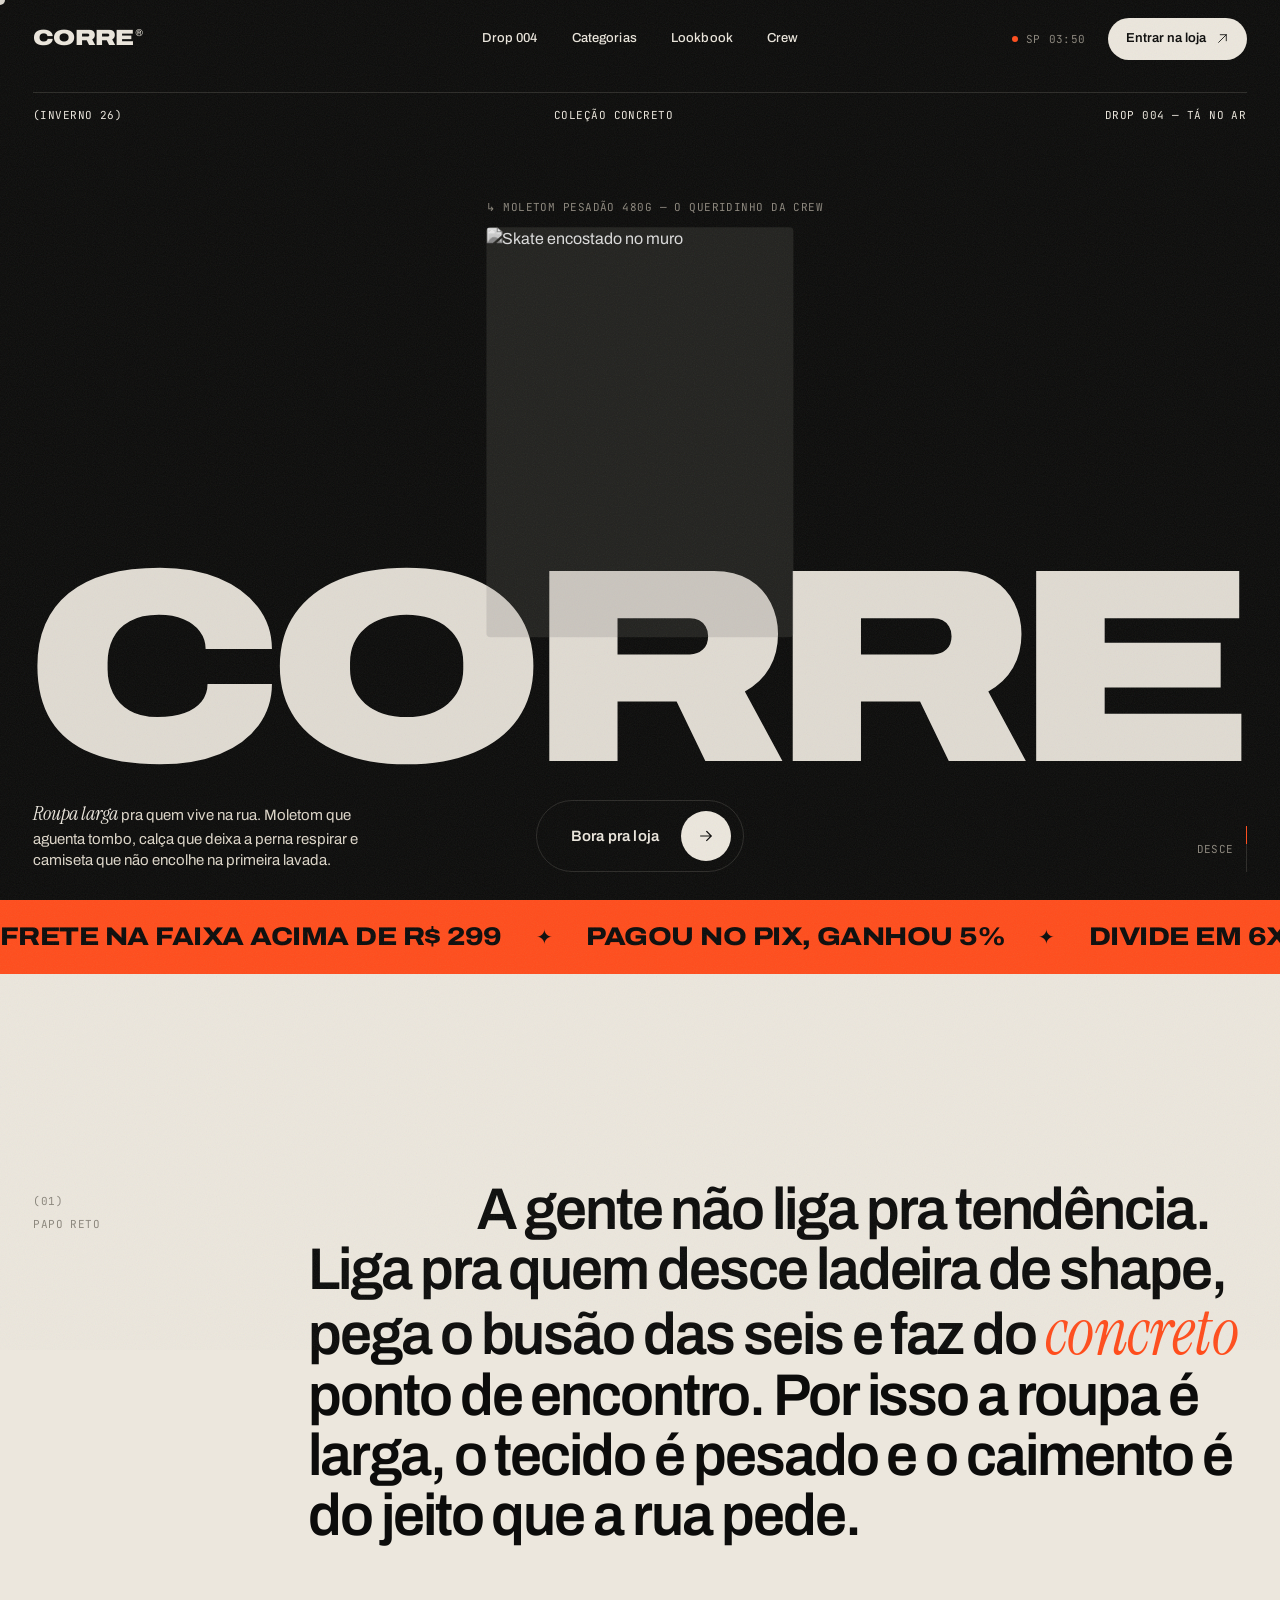
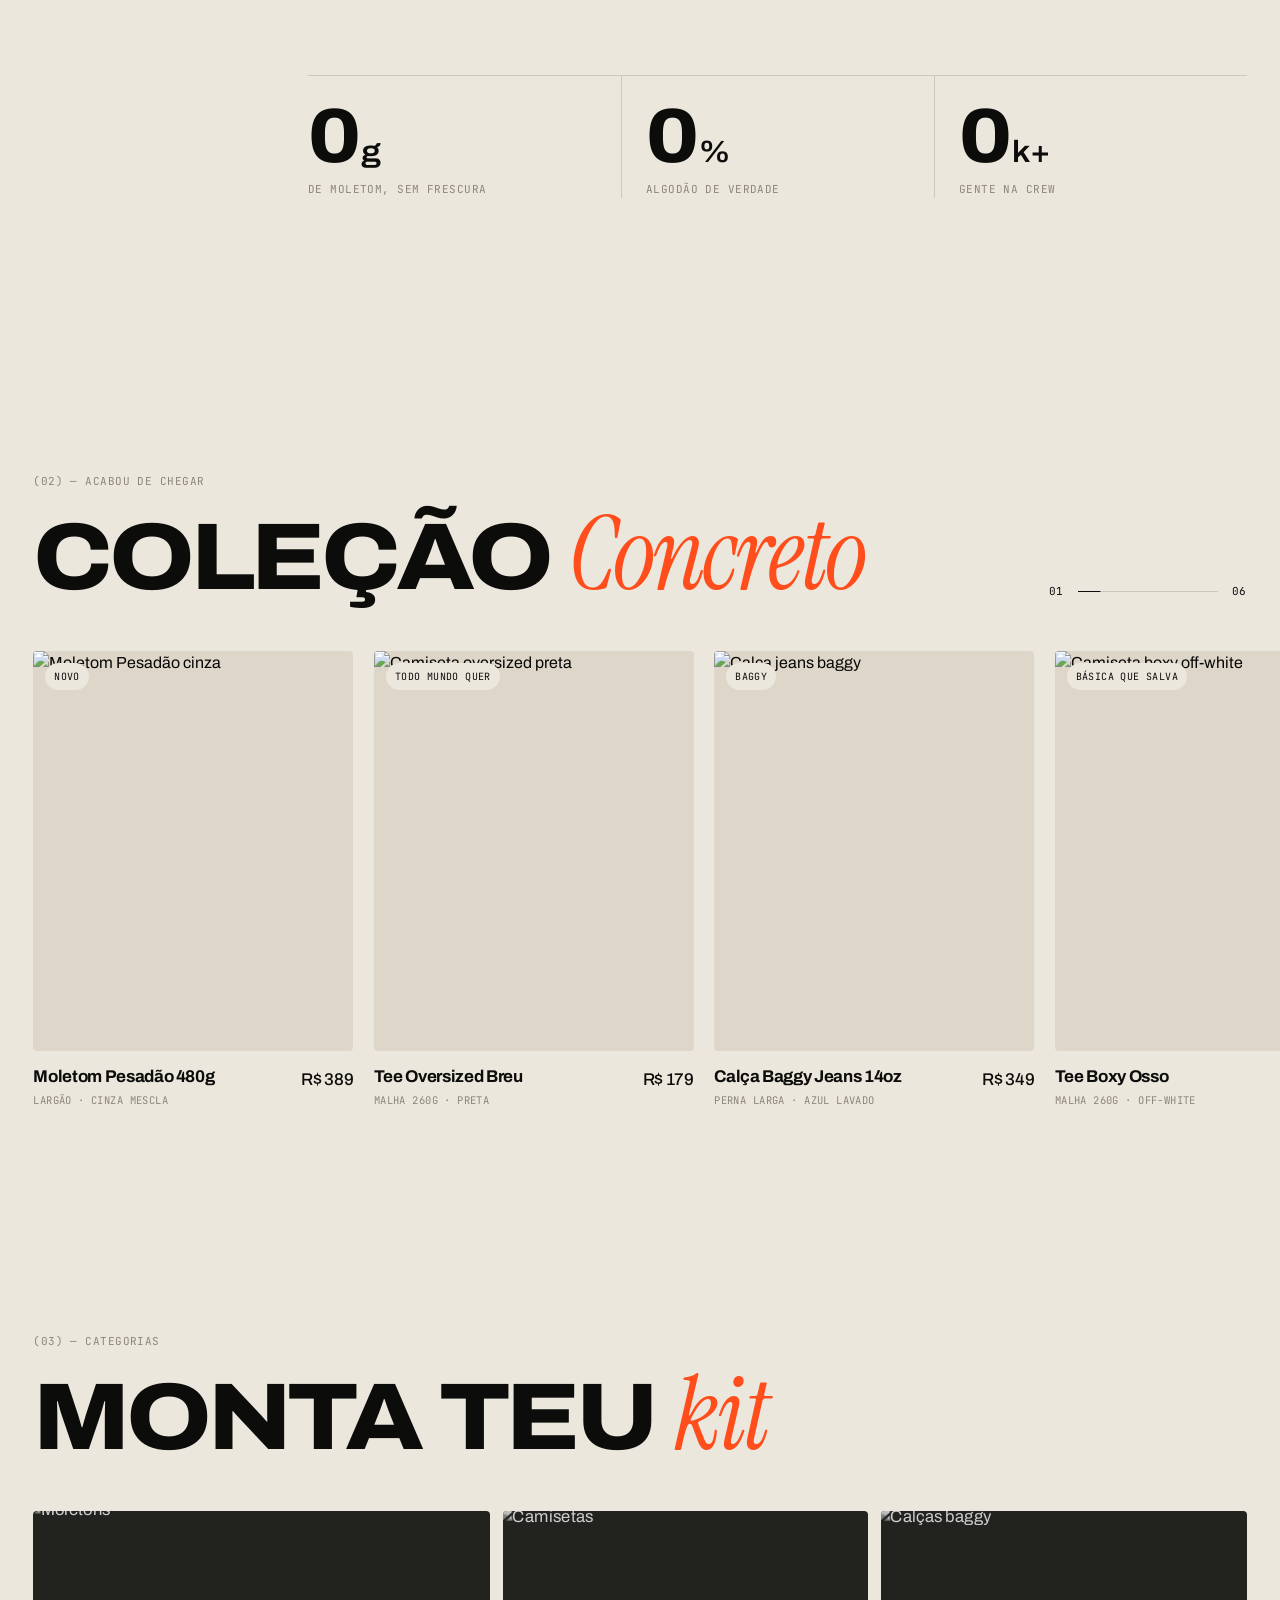
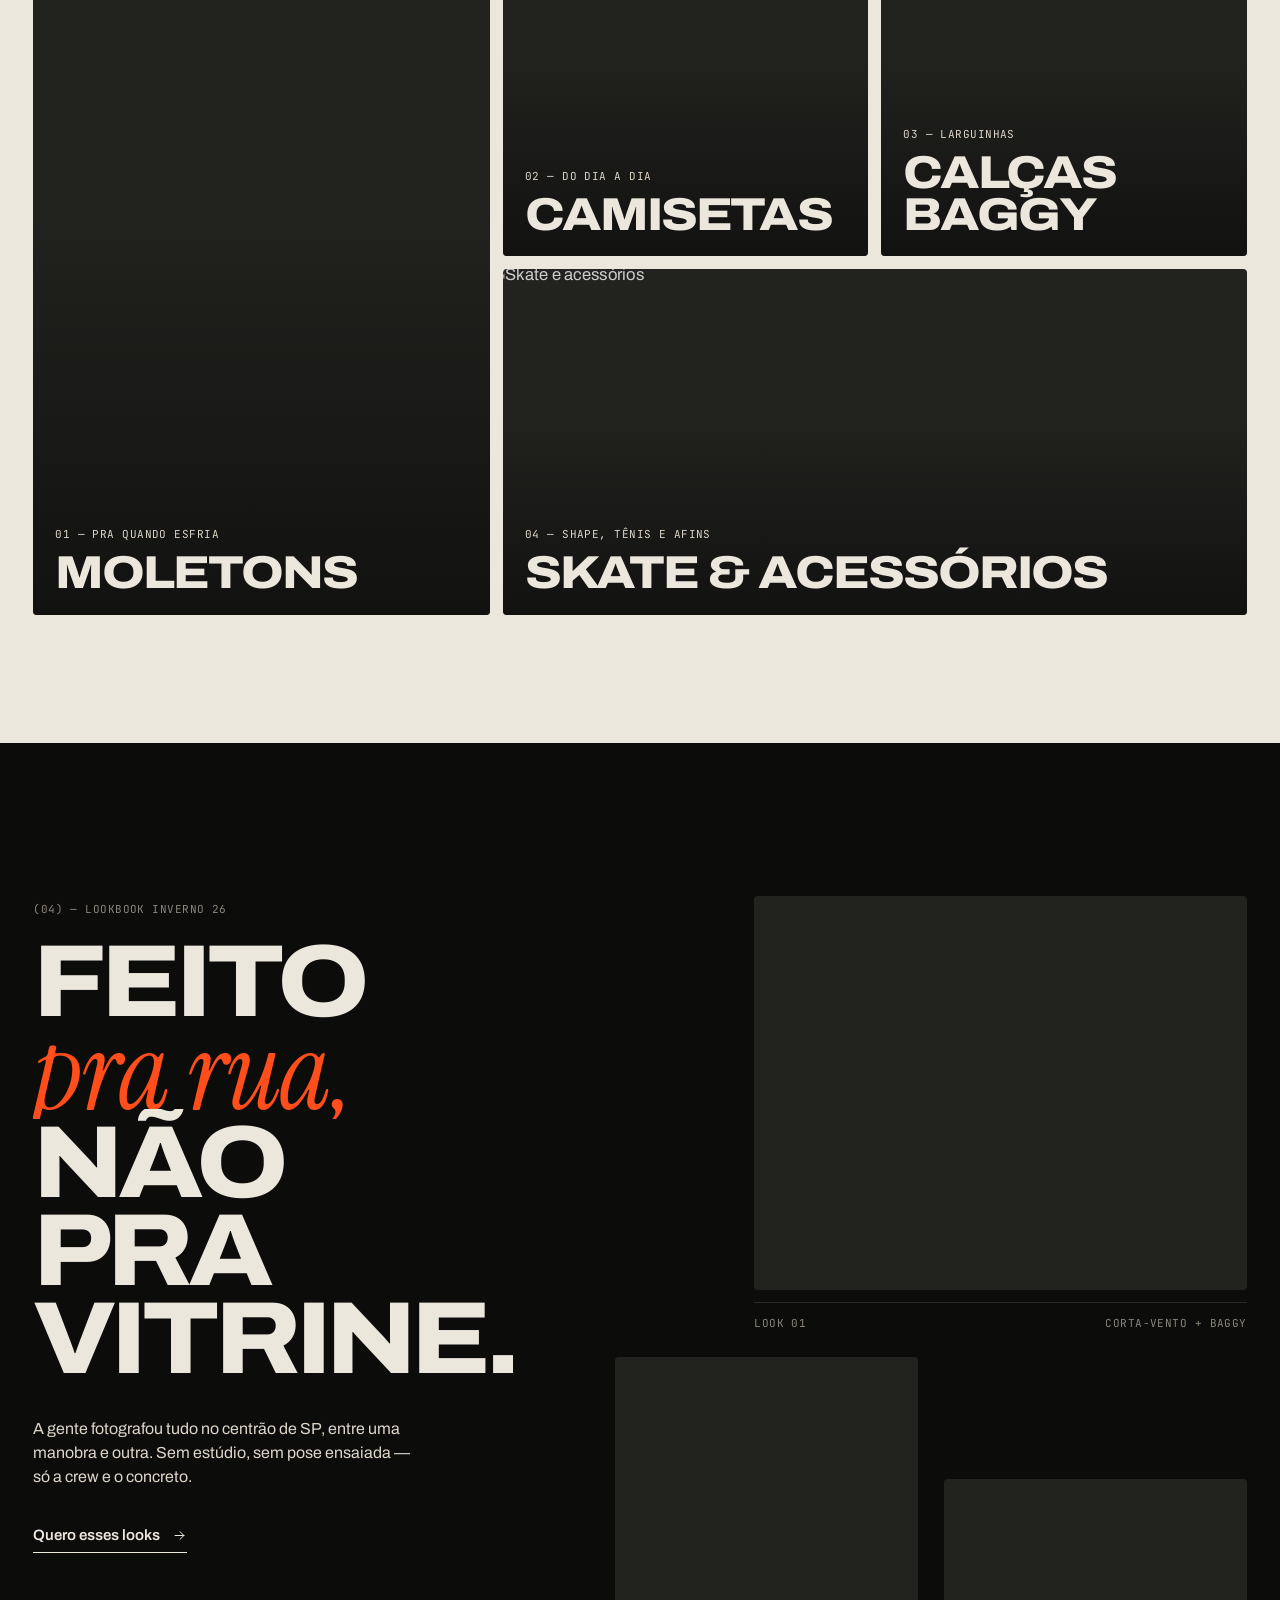
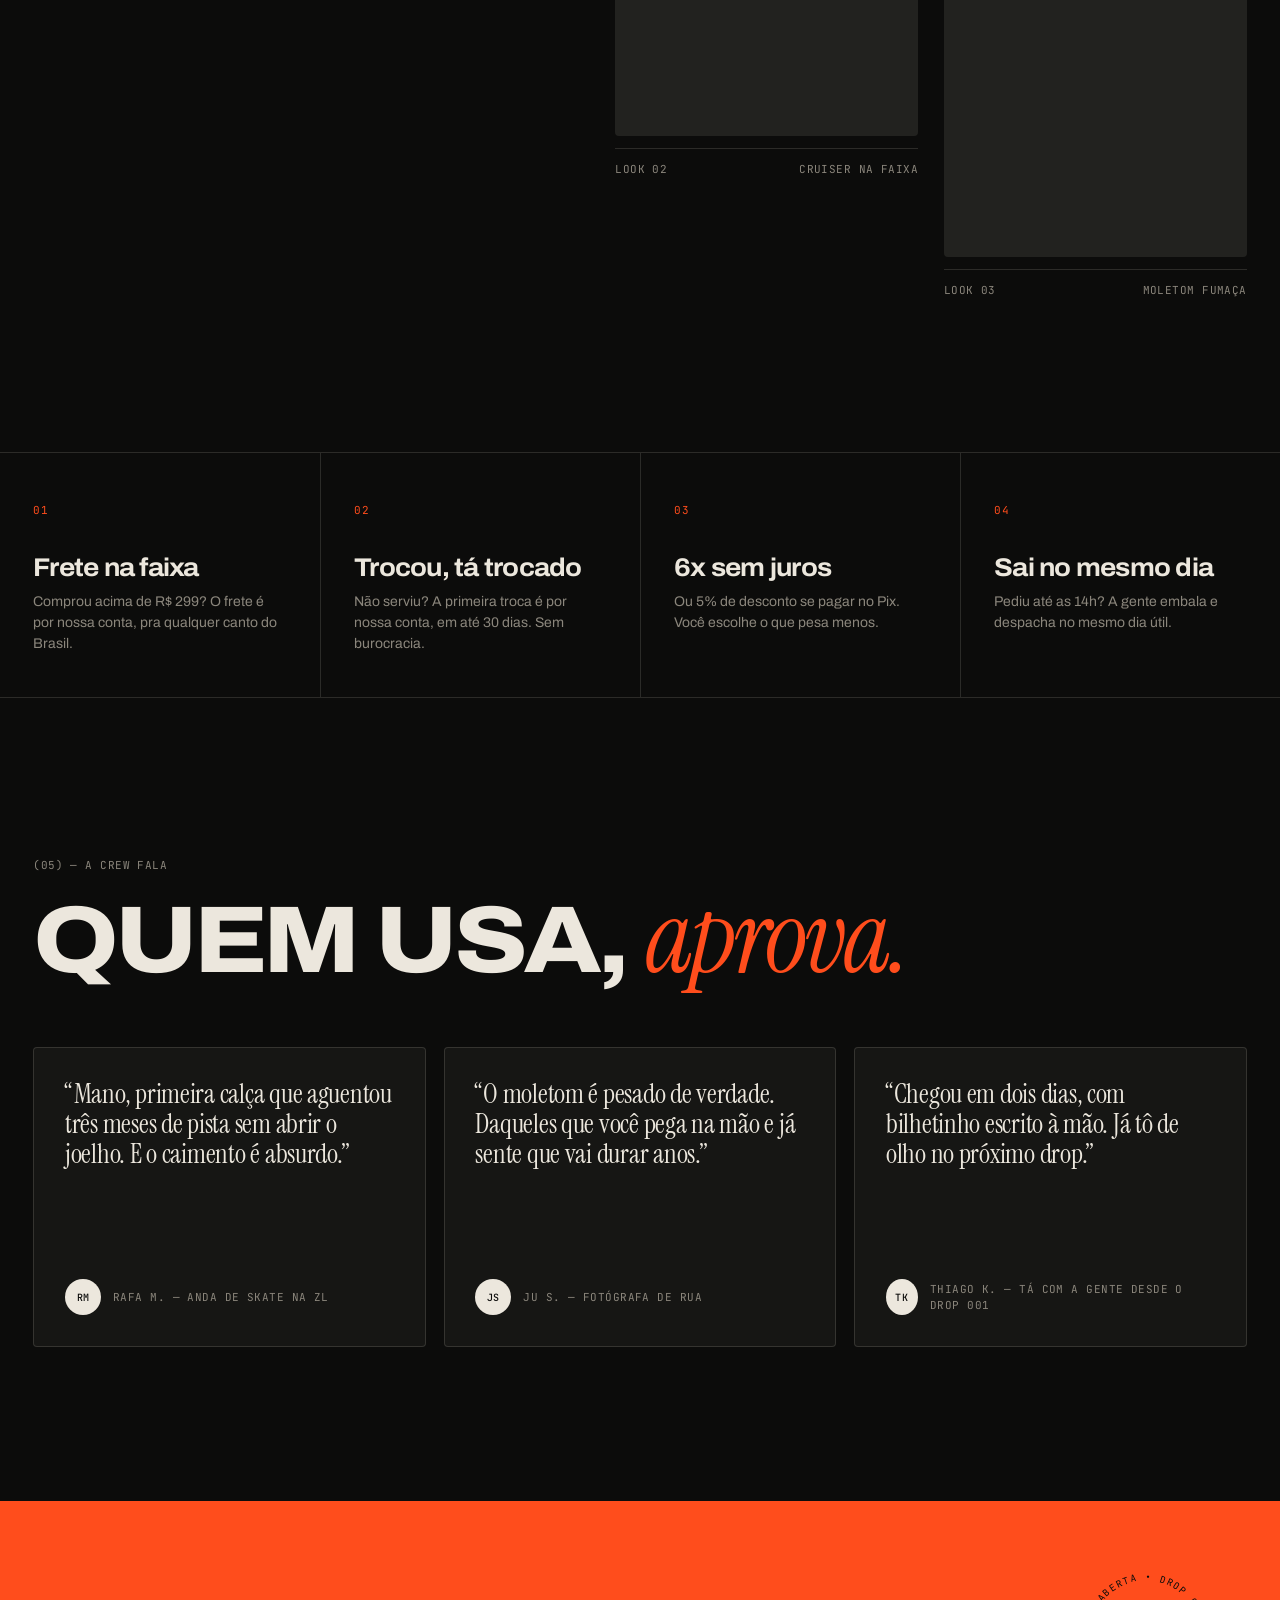
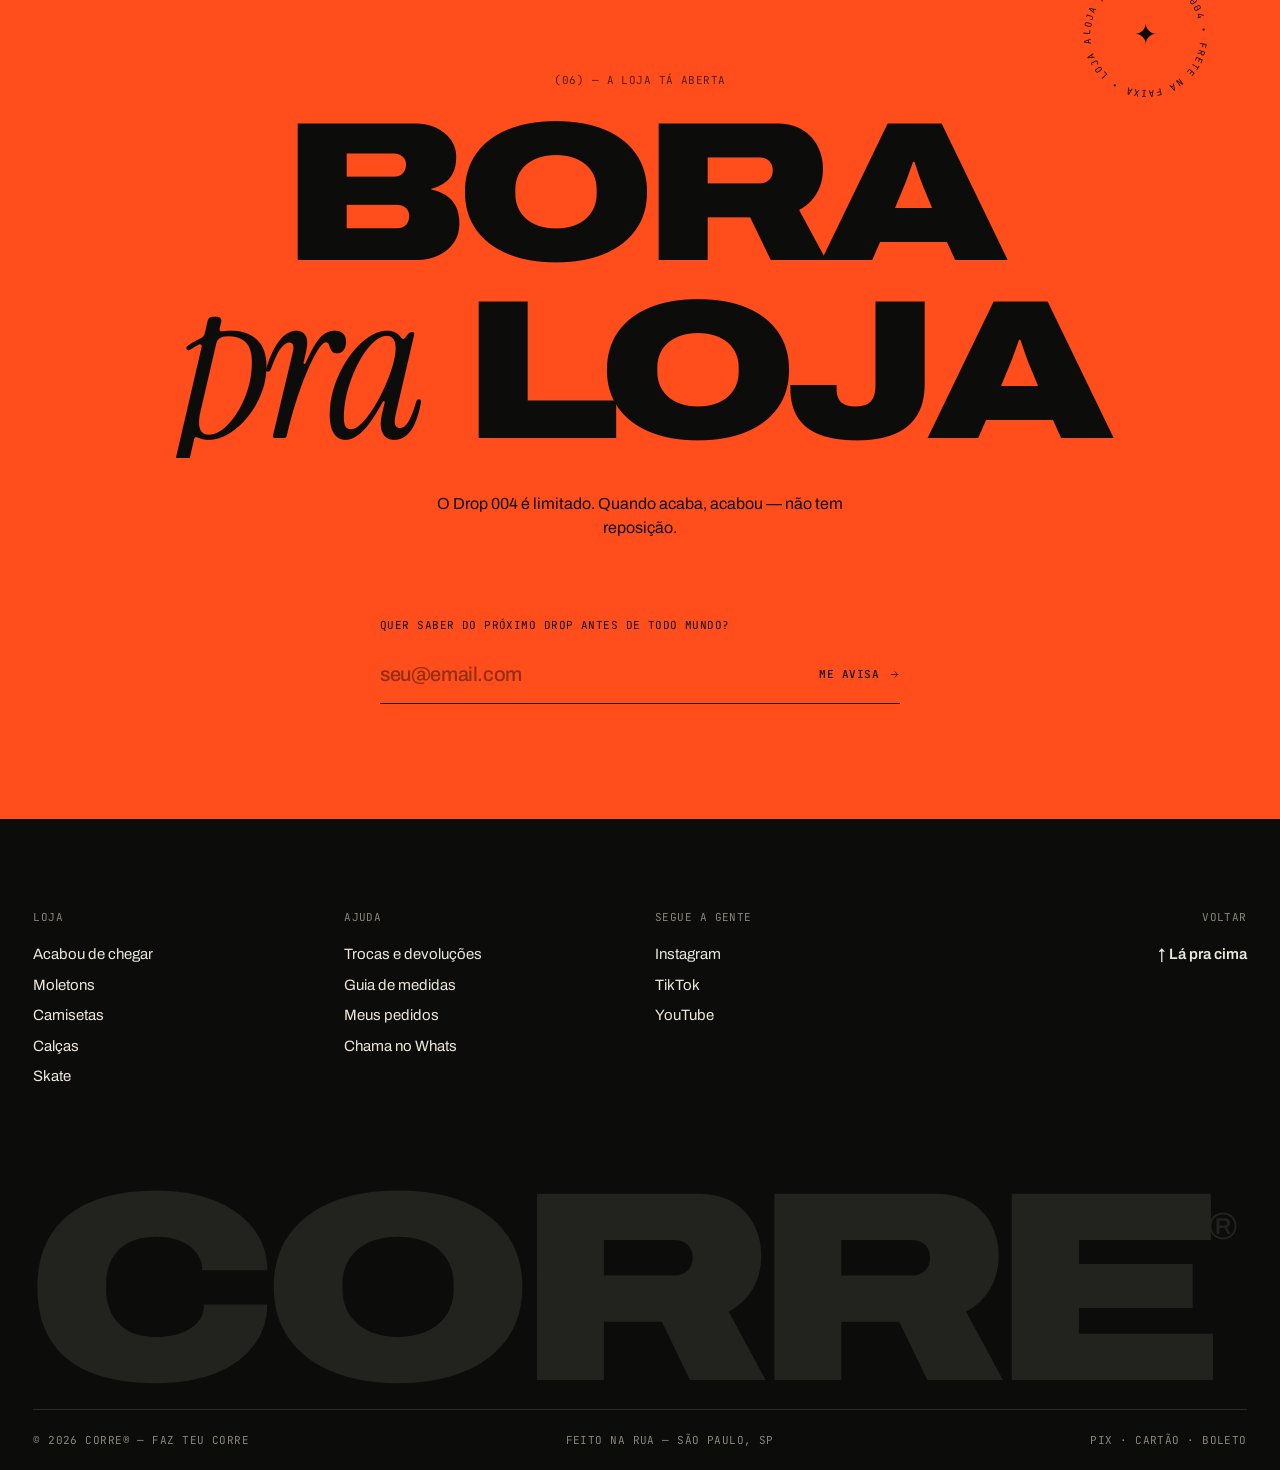
==== index.html @ 2bd12330 "Adiciona projeto da Loja Lucas" ====
<!doctype html>
<html lang="pt-BR">
<head>
  <meta charset="utf-8" />
  <meta name="viewport" content="width=device-width, initial-scale=1" />
  <title>CORRE® — Roupa larga pra quem vive na rua</title>
  <meta name="description" content="CORRE® — streetwear e skate. Roupa larga, tecido pesado e caimento do jeito que a rua pede." />
  <meta name="theme-color" content="#0c0c0b" />

  <link rel="preconnect" href="https://fonts.googleapis.com" />
  <link rel="preconnect" href="https://fonts.gstatic.com" crossorigin />
  <link href="https://fonts.googleapis.com/css2?family=Archivo:wdth,wght@62..125,100..900&family=Instrument+Serif:ital@0;1&family=JetBrains+Mono:wght@400;500&display=swap" rel="stylesheet" />
  <link rel="stylesheet" href="styles.css" />
</head>
<body>

  <!-- ============ PRELOADER ============ -->
  <div class="loader" aria-hidden="true">
    <div class="loader__top mono">
      <span>CORRE® / Drop 004</span>
      <span>São Paulo — SP</span>
    </div>
    <div class="loader__word">
      <span>C</span><span>O</span><span>R</span><span>R</span><span>E</span>
    </div>
    <div class="loader__bottom mono">
      <span>Esquentando o asfalto</span>
      <span class="loader__count">000</span>
    </div>
    <div class="loader__bar"><i></i></div>
  </div>

  <!-- ============ UI CHROME ============ -->
  <div class="grain" aria-hidden="true"></div>
  <div class="cursor" aria-hidden="true"><span class="cursor__label">Ver</span></div>

  <header class="nav is-hidden">
    <a href="#top" class="nav__logo" aria-label="CORRE início">CORRE<sup>®</sup></a>
    <nav class="nav__links" aria-label="Principal">
      <a href="#drop" class="link-roll"><span data-text="Drop 004">Drop 004</span></a>
      <a href="#categorias" class="link-roll"><span data-text="Categorias">Categorias</span></a>
      <a href="#lookbook" class="link-roll"><span data-text="Lookbook">Lookbook</span></a>
      <a href="#crew" class="link-roll"><span data-text="Crew">Crew</span></a>
    </nav>
    <div class="nav__right">
      <span class="nav__time mono"><i class="dot"></i> SP <span class="js-clock">00:00</span></span>
      <a href="loja.html" class="btn btn--pill" data-cursor="Loja">
        <span>Entrar na loja</span>
        <svg viewBox="0 0 24 24" aria-hidden="true"><path d="M5 19 19 5M8 5h11v11"/></svg>
      </a>
    </div>
  </header>

  <main id="top">

    <!-- ============ HERO ============ -->
    <section class="hero">
      <div class="hero__meta mono">
        <span class="reveal-line"><span>(Inverno 26)</span></span>
        <span class="reveal-line"><span>Coleção Concreto</span></span>
        <span class="reveal-line"><span>Drop 004 — tá no ar</span></span>
      </div>

      <div class="hero__media" data-cursor="Drop">
        <div class="hero__img-wrap">
          <img src="https://images.unsplash.com/photo-1547447134-cd3f5c716030?auto=format&fit=crop&w=1400&q=80" alt="Skate encostado no muro" class="hero__img" />
        </div>
        <span class="hero__tag mono">↳ Moletom Pesadão 480g — o queridinho da crew</span>
      </div>

      <h1 class="hero__title js-fit" aria-label="CORRE">
        <span class="hero__char">C</span><span class="hero__char">O</span><span class="hero__char">R</span><span class="hero__char">R</span><span class="hero__char">E</span>
      </h1>

      <div class="hero__bottom">
        <p class="hero__lede">
          <em>Roupa larga</em> pra quem vive na rua. Moletom que aguenta tombo, calça que deixa a perna respirar e camiseta que não encolhe na primeira lavada.
        </p>
        <a href="loja.html" class="btn btn--big magnetic" data-cursor="Bora">
          <span class="btn__fill"></span>
          <span class="btn__text">Bora pra loja</span>
          <span class="btn__arrow"><svg viewBox="0 0 24 24" aria-hidden="true"><path d="M5 12h14M13 6l6 6-6 6"/></svg></span>
        </a>
        <div class="hero__scroll mono">
          <span>Desce</span>
          <i></i>
        </div>
      </div>
    </section>

    <!-- ============ MARQUEE ============ -->
    <div class="marquee marquee--accent" aria-hidden="true">
      <div class="marquee__track">
        <span>Frete na faixa acima de R$ 299</span><b>✦</b>
        <span>Pagou no Pix, ganhou 5%</span><b>✦</b>
        <span>Divide em 6x sem juros</span><b>✦</b>
        <span>Não serviu? A gente troca</span><b>✦</b>
        <span>Drop 004 tá no ar</span><b>✦</b>
        <span>Frete na faixa acima de R$ 299</span><b>✦</b>
        <span>Pagou no Pix, ganhou 5%</span><b>✦</b>
        <span>Divide em 6x sem juros</span><b>✦</b>
        <span>Não serviu? A gente troca</span><b>✦</b>
        <span>Drop 004 tá no ar</span><b>✦</b>
      </div>
    </div>

    <!-- ============ MANIFESTO ============ -->
    <section class="manifesto">
      <div class="manifesto__side mono">
        <span>(01)</span>
        <span>Papo reto</span>
      </div>
      <p class="manifesto__text js-words">
        A gente não liga pra tendência. Liga pra quem desce ladeira de shape, pega o busão das seis e faz do
        <em>concreto</em> ponto de encontro. Por isso a roupa é larga, o tecido é pesado e o caimento é do jeito que a rua pede.
      </p>
      <div class="manifesto__stats">
        <div class="stat">
          <span class="stat__num"><span class="js-count" data-to="480">0</span><small>g</small></span>
          <span class="stat__label mono">De moletom, sem frescura</span>
        </div>
        <div class="stat">
          <span class="stat__num"><span class="js-count" data-to="100">0</span><small>%</small></span>
          <span class="stat__label mono">Algodão de verdade</span>
        </div>
        <div class="stat">
          <span class="stat__num"><span class="js-count" data-to="12">0</span><small>k+</small></span>
          <span class="stat__label mono">Gente na crew</span>
        </div>
      </div>
    </section>

    <!-- ============ DROP (HORIZONTAL) ============ -->
    <section class="drop" id="drop">
      <div class="drop__pin">
        <div class="drop__head">
          <div>
            <span class="eyebrow mono">(02) — Acabou de chegar</span>
            <h2 class="section-title">Coleção <em>Concreto</em></h2>
          </div>
          <div class="drop__progress mono">
            <span class="js-drop-index">01</span>
            <span class="drop__bar"><i class="js-drop-bar"></i></span>
            <span>06</span>
          </div>
        </div>

        <div class="drop__track">
          <article class="product" data-cursor="Ver">
            <a href="produto.html?id=moletom-pesadao" class="product__link">
              <div class="product__media">
                <img src="https://images.unsplash.com/photo-1556821840-3a63f95609a7?auto=format&fit=crop&w=900&q=80" alt="Moletom Pesadão cinza" loading="lazy" />
                <span class="product__badge mono">Novo</span>
                <div class="product__sizes mono"><span>P</span><span>M</span><span>G</span><span>GG</span><span>XG</span></div>
              </div>
              <div class="product__info">
                <div>
                  <h3>Moletom Pesadão 480g</h3>
                  <p class="mono">Largão · Cinza mescla</p>
                </div>
                <span class="product__price">R$ 389</span>
              </div>
            </a>
          </article>

          <article class="product" data-cursor="Ver">
            <a href="produto.html?id=tee-oversized-preta" class="product__link">
              <div class="product__media">
                <img src="https://images.unsplash.com/photo-1583743814966-8936f5b7be1a?auto=format&fit=crop&w=900&q=80" alt="Camiseta oversized preta" loading="lazy" />
                <span class="product__badge mono">Todo mundo quer</span>
                <div class="product__sizes mono"><span>P</span><span>M</span><span>G</span><span>GG</span><span>XG</span></div>
              </div>
              <div class="product__info">
                <div>
                  <h3>Tee Oversized Breu</h3>
                  <p class="mono">Malha 260g · Preta</p>
                </div>
                <span class="product__price">R$ 179</span>
              </div>
            </a>
          </article>

          <article class="product" data-cursor="Ver">
            <a href="produto.html?id=calca-baggy-jeans" class="product__link">
              <div class="product__media">
                <img src="https://images.unsplash.com/photo-1542272604-787c3835535d?auto=format&fit=crop&w=900&q=80" alt="Calça jeans baggy" loading="lazy" />
                <span class="product__badge mono">Baggy</span>
                <div class="product__sizes mono"><span>38</span><span>40</span><span>42</span><span>44</span><span>46</span></div>
              </div>
              <div class="product__info">
                <div>
                  <h3>Calça Baggy Jeans 14oz</h3>
                  <p class="mono">Perna larga · Azul lavado</p>
                </div>
                <span class="product__price">R$ 349</span>
              </div>
            </a>
          </article>

          <article class="product" data-cursor="Ver">
            <a href="produto.html?id=tee-boxy-osso" class="product__link">
              <div class="product__media">
                <img src="https://images.unsplash.com/photo-1521572163474-6864f9cf17ab?auto=format&fit=crop&w=900&q=80" alt="Camiseta boxy off-white" loading="lazy" />
                <span class="product__badge mono">Básica que salva</span>
                <div class="product__sizes mono"><span>P</span><span>M</span><span>G</span><span>GG</span><span>XG</span></div>
              </div>
              <div class="product__info">
                <div>
                  <h3>Tee Boxy Osso</h3>
                  <p class="mono">Malha 260g · Off-white</p>
                </div>
                <span class="product__price">R$ 169</span>
              </div>
            </a>
          </article>

          <article class="product" data-cursor="Ver">
            <a href="produto.html?id=tenis-low-rua" class="product__link">
              <div class="product__media">
                <img src="https://images.unsplash.com/photo-1552346154-21d32810aba3?auto=format&fit=crop&w=900&q=80" alt="Tênis de cano baixo" loading="lazy" />
                <span class="product__badge mono">Collab</span>
                <div class="product__sizes mono"><span>38</span><span>39</span><span>40</span><span>41</span><span>42</span></div>
              </div>
              <div class="product__info">
                <div>
                  <h3>Tênis Low Rua</h3>
                  <p class="mono">Couro · Vermelho e preto</p>
                </div>
                <span class="product__price">R$ 459</span>
              </div>
            </a>
          </article>

          <article class="product" data-cursor="Ver">
            <a href="produto.html?id=tee-farol" class="product__link">
              <div class="product__media">
                <img src="https://images.unsplash.com/photo-1564859228273-274232fdb516?auto=format&fit=crop&w=900&q=80" alt="Camiseta estampada off-white" loading="lazy" />
                <span class="product__badge mono">Tiragem curta</span>
                <div class="product__sizes mono"><span>P</span><span>M</span><span>G</span><span>GG</span><span>XG</span></div>
              </div>
              <div class="product__info">
                <div>
                  <h3>Tee Farol</h3>
                  <p class="mono">Silk feito à mão · Osso</p>
                </div>
                <span class="product__price">R$ 199</span>
              </div>
            </a>
          </article>

          <a href="loja.html" class="drop__end" data-cursor="Bora">
            <span class="mono">(+ um monte de peça)</span>
            <span class="drop__end-title">Ver tudo<br /><em>que chegou</em></span>
            <span class="drop__end-circle"><svg viewBox="0 0 24 24" aria-hidden="true"><path d="M5 12h14M13 6l6 6-6 6"/></svg></span>
          </a>
        </div>
      </div>
    </section>

    <!-- ============ CATEGORIAS ============ -->
    <section class="cats" id="categorias">
      <div class="cats__head">
        <span class="eyebrow mono">(03) — Categorias</span>
        <h2 class="section-title">Monta teu <em>kit</em></h2>
      </div>

      <div class="cats__grid">
        <a href="loja.html?cat=moletons" class="cat cat--a" data-cursor="Abrir">
          <img src="https://images.unsplash.com/photo-1620799140408-edc6dcb6d633?auto=format&fit=crop&w=1200&q=80" alt="Moletons" loading="lazy" />
          <div class="cat__overlay"></div>
          <div class="cat__info">
            <span class="mono">01 — Pra quando esfria</span>
            <h3>Moletons</h3>
          </div>
          <span class="cat__arrow"><svg viewBox="0 0 24 24" aria-hidden="true"><path d="M5 19 19 5M8 5h11v11"/></svg></span>
        </a>
        <a href="loja.html?cat=camisetas" class="cat cat--b" data-cursor="Abrir">
          <img src="https://images.unsplash.com/photo-1576566588028-4147f3842f27?auto=format&fit=crop&w=1000&q=80" alt="Camisetas" loading="lazy" />
          <div class="cat__overlay"></div>
          <div class="cat__info">
            <span class="mono">02 — Do dia a dia</span>
            <h3>Camisetas</h3>
          </div>
          <span class="cat__arrow"><svg viewBox="0 0 24 24" aria-hidden="true"><path d="M5 19 19 5M8 5h11v11"/></svg></span>
        </a>
        <a href="loja.html?cat=calcas" class="cat cat--c" data-cursor="Abrir">
          <img src="https://images.unsplash.com/photo-1541099649105-f69ad21f3246?auto=format&fit=crop&w=1000&q=80" alt="Calças baggy" loading="lazy" />
          <div class="cat__overlay"></div>
          <div class="cat__info">
            <span class="mono">03 — Larguinhas</span>
            <h3>Calças Baggy</h3>
          </div>
          <span class="cat__arrow"><svg viewBox="0 0 24 24" aria-hidden="true"><path d="M5 19 19 5M8 5h11v11"/></svg></span>
        </a>
        <a href="loja.html?cat=skate" class="cat cat--d" data-cursor="Abrir">
          <img src="https://images.unsplash.com/photo-1520045892732-304bc3ac5d8e?auto=format&fit=crop&w=1000&q=80" alt="Skate e acessórios" loading="lazy" />
          <div class="cat__overlay"></div>
          <div class="cat__info">
            <span class="mono">04 — Shape, tênis e afins</span>
            <h3>Skate &amp; Acessórios</h3>
          </div>
          <span class="cat__arrow"><svg viewBox="0 0 24 24" aria-hidden="true"><path d="M5 19 19 5M8 5h11v11"/></svg></span>
        </a>
      </div>
    </section>

    <!-- ============ LOOKBOOK ============ -->
    <section class="look" id="lookbook">
      <div class="look__sticky">
        <span class="eyebrow mono">(04) — Lookbook Inverno 26</span>
        <h2 class="look__title">
          <span class="reveal-line"><span>Feito</span></span>
          <span class="reveal-line"><span><em>pra rua,</em></span></span>
          <span class="reveal-line"><span>não pra</span></span>
          <span class="reveal-line"><span>vitrine.</span></span>
        </h2>
        <p class="look__text">A gente fotografou tudo no centrão de SP, entre uma manobra e outra. Sem estúdio, sem pose ensaiada — só a crew e o concreto.</p>
        <a href="loja.html" class="link-arrow" data-cursor="Bora">Quero esses looks <svg viewBox="0 0 24 24" aria-hidden="true"><path d="M5 12h14M13 6l6 6-6 6"/></svg></a>
      </div>

      <div class="look__gallery">
        <figure class="look__item look__item--1" data-speed="0.12">
          <div class="look__img"><img src="https://images.unsplash.com/photo-1523398002811-999ca8dec234?auto=format&fit=crop&w=1000&q=80" alt="Look de rua 01" loading="lazy" /></div>
          <figcaption class="mono"><span>Look 01</span><span>Corta-vento + Baggy</span></figcaption>
        </figure>
        <figure class="look__item look__item--2" data-speed="-0.08">
          <div class="look__img"><img src="https://images.unsplash.com/photo-1531565637446-32307b194362?auto=format&fit=crop&w=1000&q=80" alt="Look de rua 02" loading="lazy" /></div>
          <figcaption class="mono"><span>Look 02</span><span>Cruiser na faixa</span></figcaption>
        </figure>
        <figure class="look__item look__item--3" data-speed="0.1">
          <div class="look__img"><img src="https://images.unsplash.com/photo-1509942774463-acf339cf87d5?auto=format&fit=crop&w=1000&q=80" alt="Look de rua 03" loading="lazy" /></div>
          <figcaption class="mono"><span>Look 03</span><span>Moletom Fumaça</span></figcaption>
        </figure>
      </div>
    </section>

    <!-- ============ BENEFÍCIOS ============ -->
    <section class="perks">
      <div class="perk">
        <span class="perk__n mono">01</span>
        <h4>Frete na faixa</h4>
        <p>Comprou acima de R$ 299? O frete é por nossa conta, pra qualquer canto do Brasil.</p>
      </div>
      <div class="perk">
        <span class="perk__n mono">02</span>
        <h4>Trocou, tá trocado</h4>
        <p>Não serviu? A primeira troca é por nossa conta, em até 30 dias. Sem burocracia.</p>
      </div>
      <div class="perk">
        <span class="perk__n mono">03</span>
        <h4>6x sem juros</h4>
        <p>Ou 5% de desconto se pagar no Pix. Você escolhe o que pesa menos.</p>
      </div>
      <div class="perk">
        <span class="perk__n mono">04</span>
        <h4>Sai no mesmo dia</h4>
        <p>Pediu até as 14h? A gente embala e despacha no mesmo dia útil.</p>
      </div>
    </section>

    <!-- ============ CREW ============ -->
    <section class="crew" id="crew">
      <div class="crew__head">
        <span class="eyebrow mono">(05) — A crew fala</span>
        <h2 class="section-title">Quem usa, <em>aprova.</em></h2>
      </div>

      <div class="quotes">
        <blockquote class="quote">
          <p>“Mano, primeira calça que aguentou três meses de pista sem abrir o joelho. E o caimento é absurdo.”</p>
          <footer class="mono"><span class="quote__avatar">RM</span> Rafa M. — Anda de skate na ZL</footer>
        </blockquote>
        <blockquote class="quote">
          <p>“O moletom é pesado de verdade. Daqueles que você pega na mão e já sente que vai durar anos.”</p>
          <footer class="mono"><span class="quote__avatar">JS</span> Ju S. — Fotógrafa de rua</footer>
        </blockquote>
        <blockquote class="quote">
          <p>“Chegou em dois dias, com bilhetinho escrito à mão. Já tô de olho no próximo drop.”</p>
          <footer class="mono"><span class="quote__avatar">TK</span> Thiago K. — Tá com a gente desde o Drop 001</footer>
        </blockquote>
      </div>
    </section>

    <!-- ============ CTA FINAL ============ -->
    <section class="cta">
      <div class="cta__badge" aria-hidden="true">
        <svg viewBox="0 0 200 200">
          <defs><path id="circle" d="M100,100 m-78,0 a78,78 0 1,1 156,0 a78,78 0 1,1 -156,0" /></defs>
          <text><textPath href="#circle">LOJA ABERTA • DROP 004 • FRETE NA FAIXA • LOJA ABERTA • DROP 004 • </textPath></text>
        </svg>
        <span class="cta__star">✦</span>
      </div>

      <span class="eyebrow mono">(06) — A loja tá aberta</span>
      <a href="loja.html" class="cta__title" data-cursor="Bora">
        <span class="cta__line"><span class="cta__word">Bora</span></span>
        <span class="cta__line"><span class="cta__word"><em>pra</em> loja</span></span>
      </a>
      <p class="cta__sub">O Drop 004 é limitado. Quando acaba, acabou — não tem reposição.</p>

      <form class="news" onsubmit="event.preventDefault(); this.classList.add('is-done');">
        <label for="email" class="mono">Quer saber do próximo drop antes de todo mundo?</label>
        <div class="news__row">
          <input id="email" type="email" placeholder="seu@email.com" required />
          <button type="submit" class="mono" data-cursor="Bora">Me avisa <svg viewBox="0 0 24 24" aria-hidden="true"><path d="M5 12h14M13 6l6 6-6 6"/></svg></button>
        </div>
        <span class="news__ok mono">✦ Tá na lista! Fica de olho no e-mail.</span>
      </form>
    </section>
  </main>

  <!-- ============ FOOTER ============ -->
  <footer class="footer">
    <div class="footer__grid">
      <div class="footer__col">
        <span class="mono footer__label">Loja</span>
        <a href="loja.html">Acabou de chegar</a>
        <a href="loja.html?cat=moletons">Moletons</a>
        <a href="loja.html?cat=camisetas">Camisetas</a>
        <a href="loja.html?cat=calcas">Calças</a>
        <a href="loja.html?cat=skate">Skate</a>
      </div>
      <div class="footer__col">
        <span class="mono footer__label">Ajuda</span>
        <a href="#">Trocas e devoluções</a>
        <a href="#">Guia de medidas</a>
        <a href="conta.html">Meus pedidos</a>
        <a href="#">Chama no Whats</a>
      </div>
      <div class="footer__col">
        <span class="mono footer__label">Segue a gente</span>
        <a href="#">Instagram</a>
        <a href="#">TikTok</a>
        <a href="#">YouTube</a>
      </div>
      <div class="footer__col footer__col--end">
        <span class="mono footer__label">Voltar</span>
        <a href="#top" class="footer__top" data-cursor="Topo">↑ Lá pra cima</a>
      </div>
    </div>
    <div class="footer__word js-fit" aria-hidden="true">CORRE<sup>®</sup></div>
    <div class="footer__bottom mono">
      <span>© 2026 CORRE® — Faz teu corre</span>
      <span>Feito na rua — São Paulo, SP</span>
      <span>Pix · Cartão · Boleto</span>
    </div>
  </footer>

  <script src="https://cdnjs.cloudflare.com/ajax/libs/gsap/3.12.5/gsap.min.js"></script>
  <script src="https://cdnjs.cloudflare.com/ajax/libs/gsap/3.12.5/ScrollTrigger.min.js"></script>
  <script src="https://cdn.jsdelivr.net/npm/lenis@1.1.13/dist/lenis.min.js"></script>
  <script src="script.js"></script>
</body>
</html>
---- styles.css ----
/* =========================================================
   CORRE® — Streetwear landing
   ========================================================= */

:root {
  --ink: #0c0c0b;
  --ink-2: #161614;
  --ink-3: #22221f;
  --bone: #ece7dd;
  --bone-2: #ddd6c9;
  --stone: #8b867c;
  --signal: #ff4d1c;
  --line-dark: rgba(236, 231, 221, 0.14);
  --line-light: rgba(12, 12, 11, 0.14);

  --f-display: "Archivo", "Helvetica Neue", Arial, sans-serif;
  --f-serif: "Instrument Serif", "Times New Roman", serif;
  --f-mono: "JetBrains Mono", ui-monospace, monospace;

  --gutter: clamp(16px, 2.6vw, 40px);
  --radius: 4px;
  --ease: cubic-bezier(0.22, 1, 0.36, 1);
  --ease-in-out: cubic-bezier(0.76, 0, 0.24, 1);
}

*, *::before, *::after { box-sizing: border-box; margin: 0; padding: 0; }

html { -webkit-text-size-adjust: 100%; }
html.lenis, html.lenis body { height: auto; }
.lenis.lenis-smooth { scroll-behavior: auto !important; }

body {
  background: var(--ink);
  color: var(--bone);
  font-family: var(--f-display);
  font-variation-settings: "wdth" 100;
  font-size: 16px;
  line-height: 1.5;
  -webkit-font-smoothing: antialiased;
  overflow-x: hidden;
}
body.is-loading { overflow: hidden; }

img { display: block; width: 100%; height: 100%; object-fit: cover; }
a { color: inherit; text-decoration: none; }
button, input { font: inherit; color: inherit; background: none; border: 0; outline: 0; }
svg { width: 1em; height: 1em; fill: none; stroke: currentColor; stroke-width: 1.6; stroke-linecap: square; }
em { font-family: var(--f-serif); font-style: italic; font-weight: 400; letter-spacing: -0.01em; }
::selection { background: var(--signal); color: var(--ink); }

.mono {
  font-family: var(--f-mono);
  font-size: 11px;
  letter-spacing: 0.04em;
  text-transform: uppercase;
}

.eyebrow { display: inline-block; color: var(--stone); margin-bottom: 20px; }

.section-title {
  font-size: clamp(44px, 7.4vw, 128px);
  font-weight: 800;
  font-variation-settings: "wdth" 112;
  line-height: 0.88;
  letter-spacing: -0.045em;
  text-transform: uppercase;
}
.section-title em {
  text-transform: none;
  font-size: 1.08em;
  letter-spacing: -0.03em;
  color: var(--signal);
}

.reveal-line { display: block; overflow: hidden; }
.reveal-line > span { display: inline-block; will-change: transform; }

/* ---------------------------------------------------------
   Grain + cursor
   --------------------------------------------------------- */
.grain {
  position: fixed; inset: -50%;
  z-index: 90; pointer-events: none;
  opacity: 0.07;
  background-image: url("data:image/svg+xml,%3Csvg xmlns='http://www.w3.org/2000/svg' width='220' height='220'%3E%3Cfilter id='n'%3E%3CfeTurbulence type='fractalNoise' baseFrequency='0.9' numOctaves='3' stitchTiles='stitch'/%3E%3C/filter%3E%3Crect width='100%25' height='100%25' filter='url(%23n)'/%3E%3C/svg%3E");
  animation: grain 0.9s steps(6) infinite;
}
@keyframes grain {
  0% { transform: translate(0, 0); } 20% { transform: translate(-3%, 2%); }
  40% { transform: translate(2%, -3%); } 60% { transform: translate(-2%, -1%); }
  80% { transform: translate(3%, 3%); } 100% { transform: translate(0, 0); }
}

.cursor {
  position: fixed; top: 0; left: 0; z-index: 100;
  width: 10px; height: 10px; margin: -5px 0 0 -5px;
  border-radius: 50%;
  background: var(--bone);
  mix-blend-mode: difference;
  pointer-events: none;
  display: grid; place-items: center;
  transition: width 0.45s var(--ease), height 0.45s var(--ease), margin 0.45s var(--ease), background 0.3s;
}
.cursor__label {
  font-family: var(--f-mono); font-size: 11px; text-transform: uppercase; letter-spacing: 0.06em;
  color: var(--ink); opacity: 0; transform: scale(0.6);
  transition: opacity 0.3s, transform 0.45s var(--ease);
}
.cursor.is-active {
  width: 84px; height: 84px; margin: -42px 0 0 -42px;
  mix-blend-mode: normal; background: var(--signal);
}
.cursor.is-active .cursor__label { opacity: 1; transform: scale(1); }
.cursor.is-hidden { opacity: 0; }
@media (hover: none), (pointer: coarse) { .cursor { display: none; } }

/* ---------------------------------------------------------
   Loader
   --------------------------------------------------------- */
.loader {
  position: fixed; inset: 0; z-index: 200;
  background: var(--ink);
  display: flex; flex-direction: column; justify-content: space-between;
  padding: var(--gutter);
  color: var(--bone);
}
.loader__top, .loader__bottom { display: flex; justify-content: space-between; color: var(--stone); }
.loader__count { color: var(--bone); font-size: 13px; }
.loader__word {
  display: flex; justify-content: center; overflow: hidden;
  font-size: clamp(80px, 17vw, 280px);
  font-weight: 900; font-variation-settings: "wdth" 125;
  line-height: 0.85; letter-spacing: -0.05em;
}
.loader__word span { display: inline-block; transform: translateY(105%); }
.loader__bar { position: absolute; left: 0; bottom: 0; width: 100%; height: 2px; background: var(--ink-3); }
.loader__bar i { display: block; height: 100%; width: 100%; background: var(--signal); transform-origin: left; transform: scaleX(0); }

/* ---------------------------------------------------------
   Nav
   --------------------------------------------------------- */
.nav {
  position: fixed; top: 0; left: 0; right: 0; z-index: 80;
  display: grid; grid-template-columns: 1fr auto 1fr; align-items: center;
  padding: 18px var(--gutter);
  transition: transform 0.6s var(--ease), background 0.4s, backdrop-filter 0.4s;
}
.nav.is-scrolled {
  background: rgba(12, 12, 11, 0.62);
  backdrop-filter: blur(14px) saturate(140%);
  -webkit-backdrop-filter: blur(14px) saturate(140%);
  border-bottom: 1px solid var(--line-dark);
}
.nav.is-hidden { transform: translateY(-100%); }
.nav__logo {
  font-size: 22px; font-weight: 900; font-variation-settings: "wdth" 125;
  letter-spacing: -0.04em; justify-self: start;
}
.nav__logo sup { font-size: 0.45em; font-weight: 500; margin-left: 2px; vertical-align: top; position: relative; top: 4px; }
.nav__links { display: flex; gap: 34px; }
.nav__links a { font-size: 13px; font-weight: 500; letter-spacing: 0.01em; }
.nav__right { display: flex; align-items: center; gap: 22px; justify-self: end; }
.nav__time { display: flex; align-items: center; gap: 8px; color: var(--stone); }
.dot { width: 6px; height: 6px; border-radius: 50%; background: var(--signal); display: inline-block; animation: pulse 1.8s infinite; }
@keyframes pulse { 0%, 100% { opacity: 1; } 50% { opacity: 0.25; } }

.link-roll { display: inline-block; overflow: hidden; height: 1.3em; line-height: 1.3; }
.link-roll span { display: inline-block; position: relative; transition: transform 0.5s var(--ease); }
.link-roll span::after { content: attr(data-text); position: absolute; left: 0; top: 100%; }
.link-roll:hover span { transform: translateY(-100%); }

/* ---------------------------------------------------------
   Buttons
   --------------------------------------------------------- */
.btn { display: inline-flex; align-items: center; gap: 10px; position: relative; white-space: nowrap; }
.btn--pill {
  font-size: 13px; font-weight: 600;
  padding: 11px 18px; border-radius: 999px;
  background: var(--bone); color: var(--ink);
  transition: background 0.35s, color 0.35s;
}
.btn--pill svg { font-size: 13px; transition: transform 0.45s var(--ease); }
.btn--pill:hover { background: var(--signal); }
.btn--pill:hover svg { transform: rotate(45deg); }

.btn--big {
  height: 72px; padding: 0 12px 0 34px; gap: 22px;
  border-radius: 999px; overflow: hidden;
  border: 1px solid var(--line-dark);
  font-size: 15px; font-weight: 600; letter-spacing: 0.01em;
  isolation: isolate;
}
.btn__fill {
  position: absolute; inset: 0; z-index: -1;
  background: var(--signal);
  border-radius: 50%;
  transform: translateY(160%) scale(1.4);
  transition: transform 0.7s var(--ease), border-radius 0.7s var(--ease);
}
.btn--big:hover .btn__fill { transform: translateY(0) scale(1.4); border-radius: 0; }
.btn--big:hover { color: var(--ink); border-color: var(--signal); }
.btn__text { transition: color 0.4s; }
.btn__arrow {
  width: 50px; height: 50px; border-radius: 50%;
  display: grid; place-items: center;
  background: var(--bone); color: var(--ink);
  font-size: 18px; overflow: hidden;
  transition: background 0.4s;
}
.btn--big:hover .btn__arrow { background: var(--ink); color: var(--bone); }
.btn--big:hover .btn__arrow svg { animation: arrow 0.6s var(--ease); }
@keyframes arrow { 0% { transform: translateX(0); } 49% { transform: translateX(150%); } 50% { transform: translateX(-150%); } 100% { transform: translateX(0); } }

.link-arrow {
  display: inline-flex; align-items: center; gap: 12px;
  font-size: 15px; font-weight: 600;
  padding-bottom: 6px; position: relative;
}
.link-arrow::after {
  content: ""; position: absolute; left: 0; bottom: 0; width: 100%; height: 1px;
  background: currentColor; transform-origin: right; transition: transform 0.6s var(--ease);
}
.link-arrow:hover::after { transform: scaleX(0); }
.link-arrow svg { transition: transform 0.5s var(--ease); }
.link-arrow:hover svg { transform: translateX(6px); }

/* ---------------------------------------------------------
   Hero
   --------------------------------------------------------- */
.hero {
  position: relative;
  min-height: 100svh;
  padding: 92px var(--gutter) 28px;
  display: flex; flex-direction: column; justify-content: space-between;
  overflow: hidden;
}
.hero__meta {
  display: flex; justify-content: space-between;
  color: var(--stone); position: relative; z-index: 3;
  padding-top: 14px; border-top: 1px solid var(--line-dark);
}
.hero__meta span:last-child { color: var(--bone); }

.hero__media {
  position: absolute; z-index: 1;
  top: 48%; left: 50%;
  width: clamp(220px, 24vw, 400px);
  aspect-ratio: 3 / 4;
  transform: translate(-50%, -50%);
}
.hero__img-wrap {
  width: 100%; height: 100%; overflow: hidden;
  border-radius: var(--radius);
  clip-path: inset(100% 0 0 0);
  background: var(--ink-3);
}
.hero__img { transform: scale(1.3); filter: grayscale(1) contrast(1.12) brightness(0.9); }
.hero__tag {
  position: absolute; left: 0; bottom: calc(100% + 12px);
  color: var(--stone); white-space: nowrap;
}

.hero__title {
  position: relative; z-index: 2;
  display: flex; justify-content: flex-start;
  margin-top: auto;
  font-size: 25.4vw;
  font-weight: 900;
  font-variation-settings: "wdth" 125;
  line-height: 0.76;
  letter-spacing: -0.06em;
  color: var(--bone);
  mix-blend-mode: difference;
  overflow: hidden;
  padding-top: 0.06em;
  margin-left: -0.03em;
  margin-right: -0.03em;
  pointer-events: none;
}
.hero__char { display: inline-block; transform: translateY(105%); }

.hero__bottom {
  position: relative; z-index: 3;
  display: grid; grid-template-columns: 1fr auto 1fr; align-items: end; gap: 24px;
  padding-top: 26px;
}
.hero__lede {
  max-width: 340px; font-size: 15px; line-height: 1.45; color: var(--bone-2);
}
.hero__lede em { font-size: 1.3em; color: var(--bone); }
.hero__scroll {
  justify-self: end; display: flex; align-items: center; gap: 12px; color: var(--stone);
}
.hero__scroll i { display: block; width: 1px; height: 46px; background: var(--line-dark); position: relative; overflow: hidden; }
.hero__scroll i::after {
  content: ""; position: absolute; left: 0; top: 0; width: 100%; height: 40%;
  background: var(--signal); animation: scrolldown 1.8s var(--ease-in-out) infinite;
}
@keyframes scrolldown { 0% { transform: translateY(-100%); } 100% { transform: translateY(260%); } }

/* ---------------------------------------------------------
   Marquee
   --------------------------------------------------------- */
.marquee {
  overflow: hidden; white-space: nowrap;
  border-top: 1px solid var(--line-dark); border-bottom: 1px solid var(--line-dark);
  padding: 18px 0;
}
.marquee--accent { background: var(--signal); color: var(--ink); border: 0; }
.marquee__track {
  display: inline-flex; align-items: center; gap: 34px;
  animation: marquee 34s linear infinite;
  font-size: clamp(18px, 2vw, 26px);
  font-weight: 800; font-variation-settings: "wdth" 115;
  text-transform: uppercase; letter-spacing: -0.02em;
}
.marquee__track b { font-weight: 400; font-size: 0.8em; }
@keyframes marquee { to { transform: translateX(-50%); } }

/* ---------------------------------------------------------
   Manifesto
   --------------------------------------------------------- */
.manifesto {
  background: var(--bone); color: var(--ink);
  padding: clamp(100px, 16vw, 220px) var(--gutter) clamp(80px, 10vw, 140px);
  display: grid; grid-template-columns: 1fr 4fr; gap: 40px;
}
.manifesto__side { display: flex; flex-direction: column; gap: 6px; color: var(--stone); padding-top: 14px; }
.manifesto__text {
  font-size: clamp(30px, 4.6vw, 76px);
  font-weight: 600; font-variation-settings: "wdth" 96;
  line-height: 1.02; letter-spacing: -0.035em;
  text-indent: 18%;
}
.manifesto__text em { color: var(--signal); font-size: 1.1em; }
.manifesto__text .w { opacity: 0.12; }
.manifesto__stats {
  grid-column: 2;
  display: grid; grid-template-columns: repeat(3, 1fr);
  border-top: 1px solid var(--line-light);
  margin-top: clamp(50px, 7vw, 110px);
}
.stat { display: flex; flex-direction: column; gap: 10px; padding: 26px 20px 0 0; }
.stat + .stat { padding-left: 24px; border-left: 1px solid var(--line-light); }
.stat__num {
  font-size: clamp(48px, 6vw, 96px); font-weight: 800; font-variation-settings: "wdth" 110;
  line-height: 0.9; letter-spacing: -0.05em;
}
.stat__num small { font-size: 0.4em; font-weight: 600; margin-left: 4px; letter-spacing: 0; }
.stat__label { color: var(--stone); }

/* ---------------------------------------------------------
   Drop (horizontal)
   --------------------------------------------------------- */
.drop { background: var(--bone); color: var(--ink); }
.drop__pin {
  min-height: 100vh;
  padding: clamp(60px, 7vw, 100px) 0 clamp(40px, 5vw, 70px);
  display: flex; flex-direction: column; justify-content: center; gap: clamp(36px, 4vw, 60px);
  overflow: hidden;
}
.drop__head {
  display: flex; justify-content: space-between; align-items: flex-end; gap: 30px;
  padding: 0 var(--gutter);
}
.drop__progress { display: flex; align-items: center; gap: 14px; color: var(--ink); }
.drop__bar { width: 140px; height: 1px; background: var(--line-light); position: relative; }
.drop__bar i { position: absolute; inset: 0; background: var(--ink); transform-origin: left; transform: scaleX(0.16); }

.drop__track {
  display: flex; gap: clamp(14px, 1.6vw, 24px);
  padding: 0 var(--gutter);
  width: max-content;
  will-change: transform;
}
.product { width: clamp(270px, 25vw, 400px); flex-shrink: 0; }
.product__link { display: block; }
.product__media {
  position: relative; aspect-ratio: 4 / 5;
  overflow: hidden; border-radius: var(--radius);
  background: var(--bone-2);
}
.product__media img {
  transition: transform 1.1s var(--ease), filter 0.6s;
  filter: grayscale(0.25) contrast(1.04);
}
.product:hover .product__media img { transform: scale(1.06); filter: grayscale(0) contrast(1.06); }
.product__badge {
  position: absolute; top: 12px; left: 12px;
  background: var(--bone); color: var(--ink);
  padding: 6px 9px; border-radius: 999px; font-size: 10px;
}
.product__sizes {
  position: absolute; left: 12px; right: 12px; bottom: 12px;
  display: flex; gap: 6px;
  transform: translateY(calc(100% + 14px)); transition: transform 0.6s var(--ease);
}
.product__sizes span {
  flex: 1; text-align: center; padding: 10px 0;
  background: rgba(236, 231, 221, 0.86); backdrop-filter: blur(8px); -webkit-backdrop-filter: blur(8px);
  border-radius: 3px; font-size: 10.5px;
  transition: background 0.25s, color 0.25s;
}
.product__sizes span:hover { background: var(--ink); color: var(--bone); }
.product:hover .product__sizes { transform: translateY(0); }
.product__info {
  display: flex; justify-content: space-between; align-items: flex-start; gap: 16px;
  padding-top: 16px;
}
.product__info h3 { font-size: 17px; font-weight: 700; letter-spacing: -0.02em; line-height: 1.2; }
.product__info p { color: var(--stone); margin-top: 6px; font-size: 10.5px; }
.product__price { font-size: 17px; font-weight: 500; letter-spacing: -0.02em; white-space: nowrap; }

.drop__end {
  width: clamp(270px, 25vw, 400px); aspect-ratio: 4 / 5; flex-shrink: 0;
  background: var(--ink); color: var(--bone);
  border-radius: var(--radius);
  padding: 26px; display: flex; flex-direction: column; justify-content: space-between;
  position: relative; overflow: hidden;
  transition: background 0.5s;
}
.drop__end:hover { background: var(--signal); color: var(--ink); }
.drop__end-title {
  font-size: clamp(40px, 3.8vw, 62px); font-weight: 800; font-variation-settings: "wdth" 112;
  line-height: 0.92; letter-spacing: -0.045em; text-transform: uppercase;
}
.drop__end-title em { text-transform: none; font-size: 1.1em; }
.drop__end-circle {
  width: 66px; height: 66px; border-radius: 50%;
  border: 1px solid currentColor; display: grid; place-items: center; font-size: 22px;
  transition: transform 0.6s var(--ease);
}
.drop__end:hover .drop__end-circle { transform: rotate(-45deg); }

/* ---------------------------------------------------------
   Categorias
   --------------------------------------------------------- */
.cats { background: var(--bone); color: var(--ink); padding: clamp(60px, 8vw, 130px) var(--gutter) clamp(80px, 10vw, 160px); }
.cats__head { margin-bottom: clamp(36px, 4vw, 60px); }
.cats__grid {
  display: grid; gap: clamp(10px, 1vw, 16px);
  grid-template-columns: 1.25fr 1fr 1fr;
  grid-template-rows: repeat(2, clamp(240px, 27vw, 440px));
}
.cat {
  position: relative; overflow: hidden; border-radius: var(--radius);
  background: var(--ink-3); color: var(--bone);
  isolation: isolate;
}
.cat--a { grid-row: span 2; }
.cat--d { grid-column: span 2; }
.cat img {
  position: absolute; inset: 0; z-index: -2;
  filter: grayscale(1) contrast(1.1) brightness(0.85);
  transform: scale(1.04);
  transition: transform 1.4s var(--ease), filter 0.8s;
}
.cat:hover img { transform: scale(1.12); filter: grayscale(0.1) contrast(1.05) brightness(0.9); }
.cat__overlay { position: absolute; inset: 0; z-index: -1; background: linear-gradient(180deg, rgba(12,12,11,0) 40%, rgba(12,12,11,0.75) 100%); }
.cat__info { position: absolute; left: 22px; bottom: 20px; right: 90px; }
.cat__info .mono { color: var(--bone-2); }
.cat__info h3 {
  font-size: clamp(30px, 3.6vw, 60px); font-weight: 800; font-variation-settings: "wdth" 115;
  line-height: 0.9; letter-spacing: -0.045em; text-transform: uppercase; margin-top: 8px;
}
.cat__arrow {
  position: absolute; right: 20px; bottom: 20px;
  width: 54px; height: 54px; border-radius: 50%;
  display: grid; place-items: center; font-size: 18px;
  background: var(--bone); color: var(--ink);
  transform: scale(0.6) rotate(-45deg); opacity: 0;
  transition: transform 0.6s var(--ease), opacity 0.4s, background 0.3s;
}
.cat:hover .cat__arrow { transform: scale(1) rotate(0); opacity: 1; }
.cat__arrow:hover { background: var(--signal); }

/* ---------------------------------------------------------
   Lookbook
   --------------------------------------------------------- */
.look {
  display: grid; grid-template-columns: 1fr 1.25fr; gap: clamp(30px, 6vw, 100px);
  padding: clamp(100px, 12vw, 180px) var(--gutter);
  background: var(--ink);
}
.look__sticky { position: sticky; top: 120px; align-self: start; }
.look__title {
  font-size: clamp(54px, 8vw, 140px); font-weight: 800; font-variation-settings: "wdth" 112;
  line-height: 0.86; letter-spacing: -0.05em; text-transform: uppercase;
  margin-bottom: 34px;
}
.look__title em { text-transform: none; color: var(--signal); font-size: 1.06em; }
.look__text { max-width: 380px; color: var(--bone-2); margin-bottom: 34px; font-size: 16px; }

.look__gallery { display: grid; grid-template-columns: 1fr 1fr; gap: clamp(14px, 2vw, 30px); }
.look__item { margin: 0; }
.look__item--1 { grid-column: 1 / -1; width: 78%; justify-self: end; }
.look__item--2 { margin-top: 0; }
.look__item--3 { margin-top: 40%; }
.look__img { overflow: hidden; border-radius: var(--radius); aspect-ratio: 4 / 5; background: var(--ink-3); }
.look__item--1 .look__img { aspect-ratio: 5 / 4; }
.look__img img { transform: scale(1.18); filter: grayscale(1) contrast(1.1); transition: filter 0.8s; }
.look__item:hover .look__img img { filter: grayscale(0.15) contrast(1.05); }
.look__item figcaption {
  display: flex; justify-content: space-between; color: var(--stone);
  padding-top: 12px; border-top: 1px solid var(--line-dark); margin-top: 12px;
}

/* ---------------------------------------------------------
   Perks
   --------------------------------------------------------- */
.perks {
  display: grid; grid-template-columns: repeat(4, 1fr);
  border-top: 1px solid var(--line-dark); border-bottom: 1px solid var(--line-dark);
}
.perk {
  padding: clamp(30px, 3.4vw, 54px) var(--gutter);
  position: relative; overflow: hidden;
  transition: color 0.5s;
  isolation: isolate;
}
.perk::before {
  content: ""; position: absolute; inset: 0; z-index: -1;
  background: var(--bone); transform: scaleY(0); transform-origin: bottom;
  transition: transform 0.6s var(--ease);
}
.perk:hover { color: var(--ink); }
.perk:hover::before { transform: scaleY(1); }
.perk + .perk { border-left: 1px solid var(--line-dark); }
.perk__n { color: var(--signal); }
.perk h4 {
  font-size: clamp(22px, 2vw, 30px); font-weight: 700; font-variation-settings: "wdth" 108;
  letter-spacing: -0.03em; margin: 34px 0 10px; line-height: 1;
}
.perk p { font-size: 14px; color: var(--stone); max-width: 260px; }

/* ---------------------------------------------------------
   Crew / quotes
   --------------------------------------------------------- */
.crew { padding: clamp(100px, 12vw, 180px) var(--gutter); }
.crew__head { margin-bottom: clamp(40px, 5vw, 80px); }
.quotes { display: grid; grid-template-columns: repeat(3, 1fr); gap: clamp(12px, 1.4vw, 20px); }
.quote {
  background: var(--ink-2); border: 1px solid var(--line-dark); border-radius: var(--radius);
  padding: clamp(24px, 2.4vw, 36px);
  display: flex; flex-direction: column; justify-content: space-between; gap: 50px;
  min-height: 300px;
  transition: translate 0.6s var(--ease), border-color 0.4s;
}
.quote:hover { translate: 0 -6px; border-color: rgba(255, 77, 28, 0.5); }
.quote p { font-family: var(--f-serif); font-size: clamp(24px, 2.1vw, 32px); line-height: 1.12; letter-spacing: -0.01em; }
.quote footer { display: flex; align-items: center; gap: 12px; color: var(--stone); }
.quote__avatar {
  width: 36px; height: 36px; border-radius: 50%;
  display: grid; place-items: center;
  background: var(--bone); color: var(--ink); font-weight: 500; font-size: 10px;
}

/* ---------------------------------------------------------
   CTA
   --------------------------------------------------------- */
.cta {
  position: relative;
  background: var(--signal); color: var(--ink);
  padding: clamp(110px, 13vw, 200px) var(--gutter) clamp(80px, 9vw, 140px);
  text-align: center; overflow: hidden;
}
.cta .eyebrow { color: var(--ink); opacity: 0.7; }
.cta__title {
  display: block;
  font-size: clamp(64px, 15.5vw, 280px); font-weight: 900; font-variation-settings: "wdth" 125;
  line-height: 0.8; letter-spacing: -0.06em; text-transform: uppercase;
}
.cta__line { display: block; overflow: hidden; padding: 0.03em 0; }
.cta__word { display: inline-block; transition: translate 0.8s var(--ease), color 0.4s; }
.cta__title em { text-transform: none; font-weight: 400; font-size: 1.05em; letter-spacing: -0.04em; }
.cta__title:hover .cta__word { color: var(--bone); }
.cta__title:hover .cta__line:first-child .cta__word { translate: -3% 0; }
.cta__title:hover .cta__line:last-child .cta__word { translate: 3% 0; }
.cta__sub { margin: 34px auto 0; max-width: 420px; font-size: 16px; }

.cta__badge {
  position: absolute; top: clamp(30px, 5vw, 70px); right: clamp(20px, 5vw, 80px);
  width: clamp(110px, 11vw, 170px); aspect-ratio: 1;
  display: grid; place-items: center;
}
.cta__badge svg { position: absolute; inset: 0; width: 100%; height: 100%; animation: spin 18s linear infinite; stroke: none; }
.cta__badge text { font-family: var(--f-mono); font-size: 13.4px; letter-spacing: 0.12em; fill: var(--ink); }
.cta__star { font-size: 28px; }
@keyframes spin { to { transform: rotate(360deg); } }

.news { max-width: 520px; margin: clamp(50px, 6vw, 90px) auto 0; text-align: left; position: relative; }
.news label { display: block; margin-bottom: 12px; }
.news__row { display: flex; border-bottom: 1.5px solid var(--ink); }
.news input { flex: 1; min-width: 0; padding: 14px 0; font-size: 20px; font-weight: 500; letter-spacing: -0.02em; }
.news input::placeholder { color: rgba(12, 12, 11, 0.45); }
.news button { display: flex; align-items: center; gap: 10px; cursor: pointer; font-weight: 500; padding-left: 12px; }
.news button svg { transition: transform 0.5s var(--ease); }
.news button:hover svg { transform: translateX(5px); }
.news__ok { position: absolute; left: 0; top: 100%; margin-top: 14px; opacity: 0; transform: translateY(6px); transition: 0.5s var(--ease); }
.news.is-done .news__ok { opacity: 1; transform: none; }

/* ---------------------------------------------------------
   Footer
   --------------------------------------------------------- */
.footer { padding: clamp(60px, 7vw, 100px) var(--gutter) 22px; overflow: hidden; }
.footer__grid { display: grid; grid-template-columns: repeat(4, 1fr); gap: 30px; }
.footer__col { display: flex; flex-direction: column; gap: 8px; align-items: flex-start; }
.footer__col--end { align-items: flex-end; }
.footer__label { color: var(--stone); margin-bottom: 10px; }
.footer__col a { font-size: 15px; position: relative; transition: color 0.3s; }
.footer__col a:hover { color: var(--signal); }
.footer__top { font-weight: 600; }
.footer__word {
  font-size: 27vw; font-weight: 900; font-variation-settings: "wdth" 125;
  line-height: 0.74; letter-spacing: -0.065em;
  margin: clamp(60px, 8vw, 120px) -0.03em 0;
  color: var(--ink-3);
  white-space: nowrap;
  user-select: none;
}
.footer__word sup { font-size: 0.14em; vertical-align: top; position: relative; top: 0.6em; letter-spacing: 0; font-weight: 500; }
.footer__bottom {
  display: flex; justify-content: space-between; gap: 20px; flex-wrap: wrap;
  color: var(--stone); padding-top: 22px; margin-top: 18px; border-top: 1px solid var(--line-dark);
}

/* ---------------------------------------------------------
   Responsive
   --------------------------------------------------------- */
@media (max-width: 1080px) {
  .nav__links { display: none; }
  .nav { grid-template-columns: 1fr auto; }
  .manifesto { grid-template-columns: 1fr; }
  .manifesto__stats { grid-column: 1; }
  .perks { grid-template-columns: repeat(2, 1fr); }
  .perk:nth-child(3) { border-left: 0; }
  .perk:nth-child(n+3) { border-top: 1px solid var(--line-dark); }
}

@media (max-width: 900px) {
  .drop__pin { min-height: auto; }
  .drop__track {
    width: auto; overflow-x: auto; scroll-snap-type: x mandatory;
    scrollbar-width: none; padding-bottom: 6px;
  }
  .drop__track::-webkit-scrollbar { display: none; }
  .product, .drop__end { scroll-snap-align: start; scroll-margin-left: var(--gutter); }
  .product__sizes { transform: none; }

  .look { grid-template-columns: 1fr; }
  .look__sticky { position: static; }

  .quotes { grid-template-columns: 1fr; }
  .quote { min-height: 0; }
}

@media (max-width: 720px) {
  .nav__time { display: none; }
  .btn--pill { padding: 10px 15px; font-size: 12px; }

  .hero { padding-top: 76px; }
  .hero__meta span:nth-child(2) { display: none; }
  .hero__media { width: 58vw; top: 44%; }
  .hero__title { font-size: 25vw; }
  .hero__bottom { grid-template-columns: 1fr; gap: 22px; }
  .hero__scroll { display: none; }
  .btn--big { height: 64px; justify-self: start; }
  .btn__arrow { width: 44px; height: 44px; }

  .manifesto__text { text-indent: 0; }
  .manifesto__stats { grid-template-columns: 1fr; }
  .stat + .stat { padding-left: 0; border-left: 0; border-top: 1px solid var(--line-light); }
  .stat { padding: 22px 0; flex-direction: row; justify-content: space-between; align-items: flex-end; }

  .drop__head { flex-direction: column; align-items: flex-start; }
  .product, .drop__end { width: 78vw; }

  .cats__grid { grid-template-columns: 1fr 1fr; grid-template-rows: auto; }
  .cat { aspect-ratio: 3 / 4; }
  .cat--a { grid-row: auto; grid-column: span 2; aspect-ratio: 4 / 3; }
  .cat--d { grid-column: span 2; aspect-ratio: 4 / 3; }
  .cat__arrow { opacity: 1; transform: none; width: 42px; height: 42px; right: 14px; bottom: 14px; }
  .cat__info { left: 16px; bottom: 16px; right: 64px; }
  .cat--b .cat__info, .cat--c .cat__info { right: 16px; }
  .cat--b h3, .cat--c h3 { font-size: 22px; }
  .cat--b .cat__arrow, .cat--c .cat__arrow { display: none; }
  .look__item figcaption { flex-direction: column; gap: 2px; }

  .look__item--1 { width: 100%; }
  .look__item--3 { margin-top: 30%; }

  .perks { grid-template-columns: 1fr; }
  .perk + .perk { border-left: 0; border-top: 1px solid var(--line-dark); }
  .perk h4 { margin-top: 18px; }

  .cta__badge { position: relative; top: auto; right: auto; margin: 0 auto 40px; }
  .news input { font-size: 17px; }

  .footer__grid { grid-template-columns: 1fr 1fr; }
  .footer__col--end { align-items: flex-start; }
  .footer__bottom { flex-direction: column; gap: 6px; }
}

@media (prefers-reduced-motion: reduce) {
  *, *::before, *::after { animation-duration: 0.01ms !important; animation-iteration-count: 1 !important; transition-duration: 0.01ms !important; }
}

.look__title .reveal-line { padding-top: 0.1em; margin-top: -0.1em; }
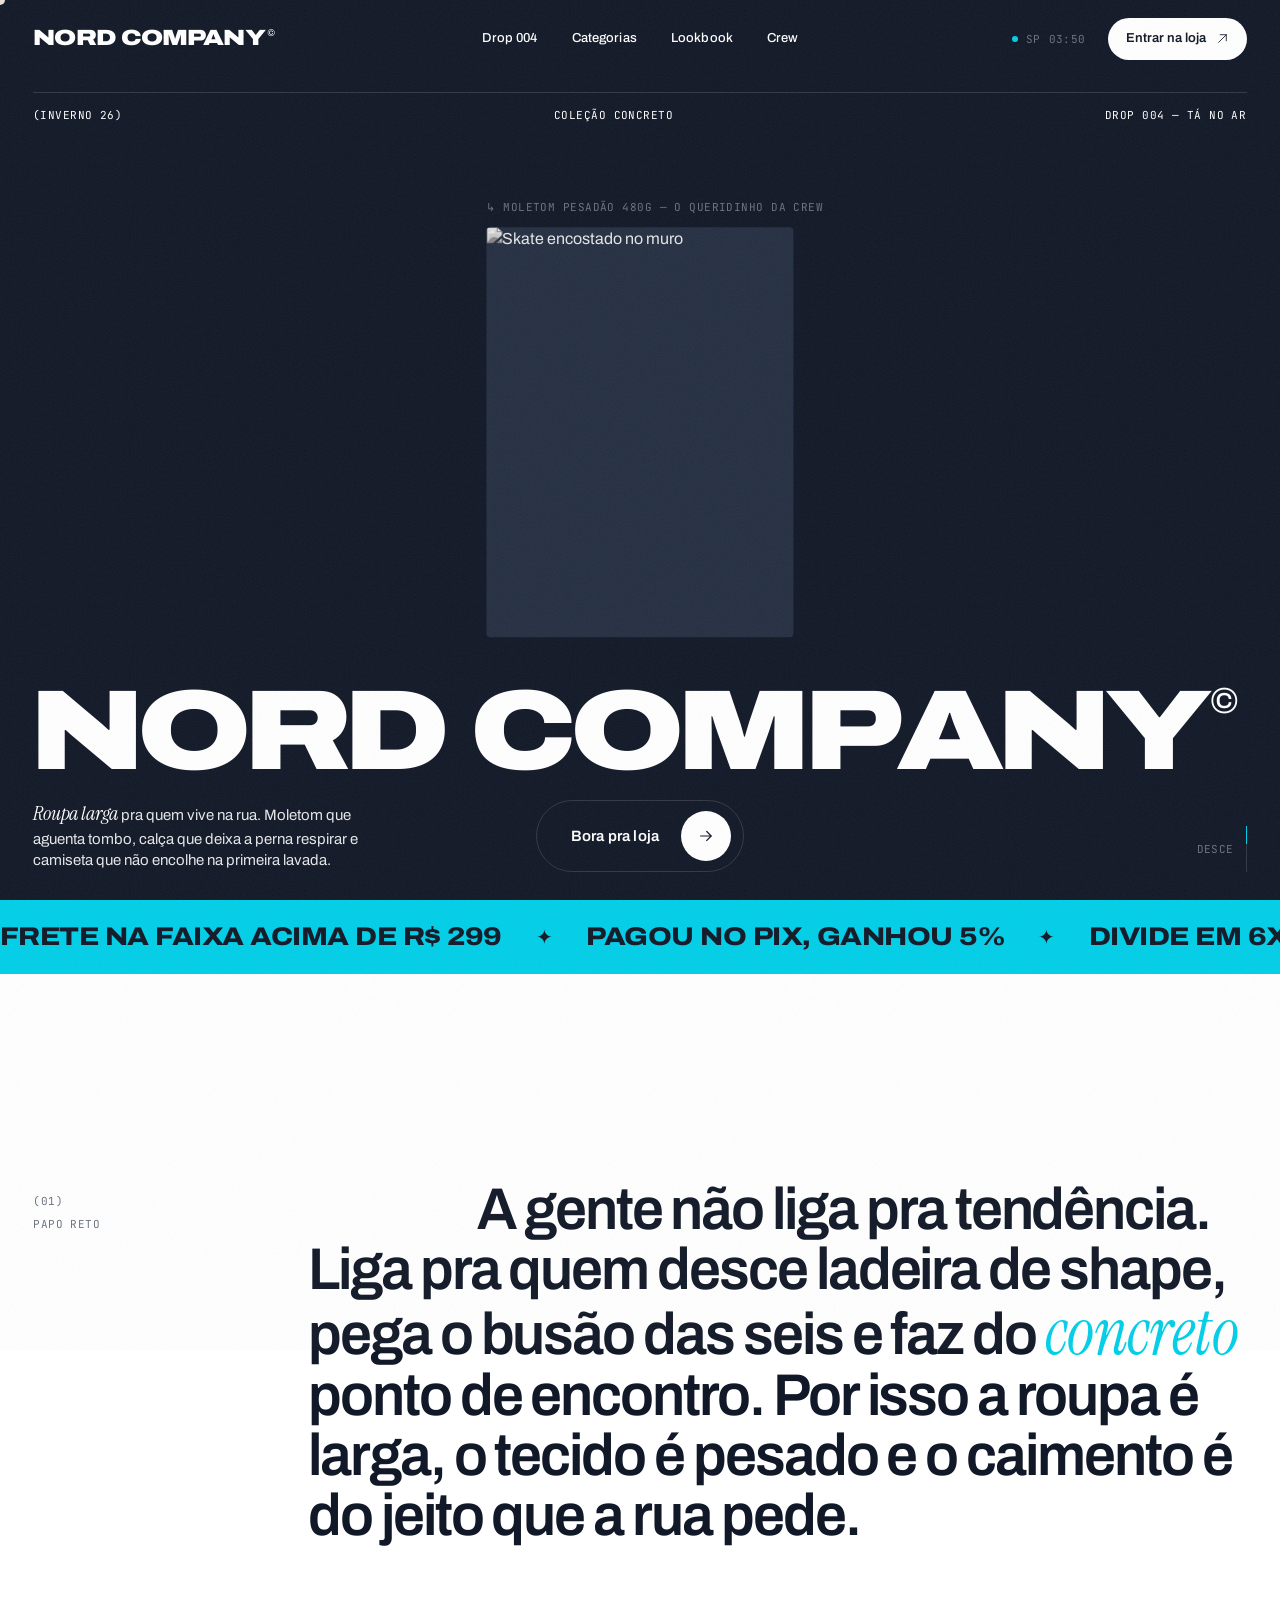
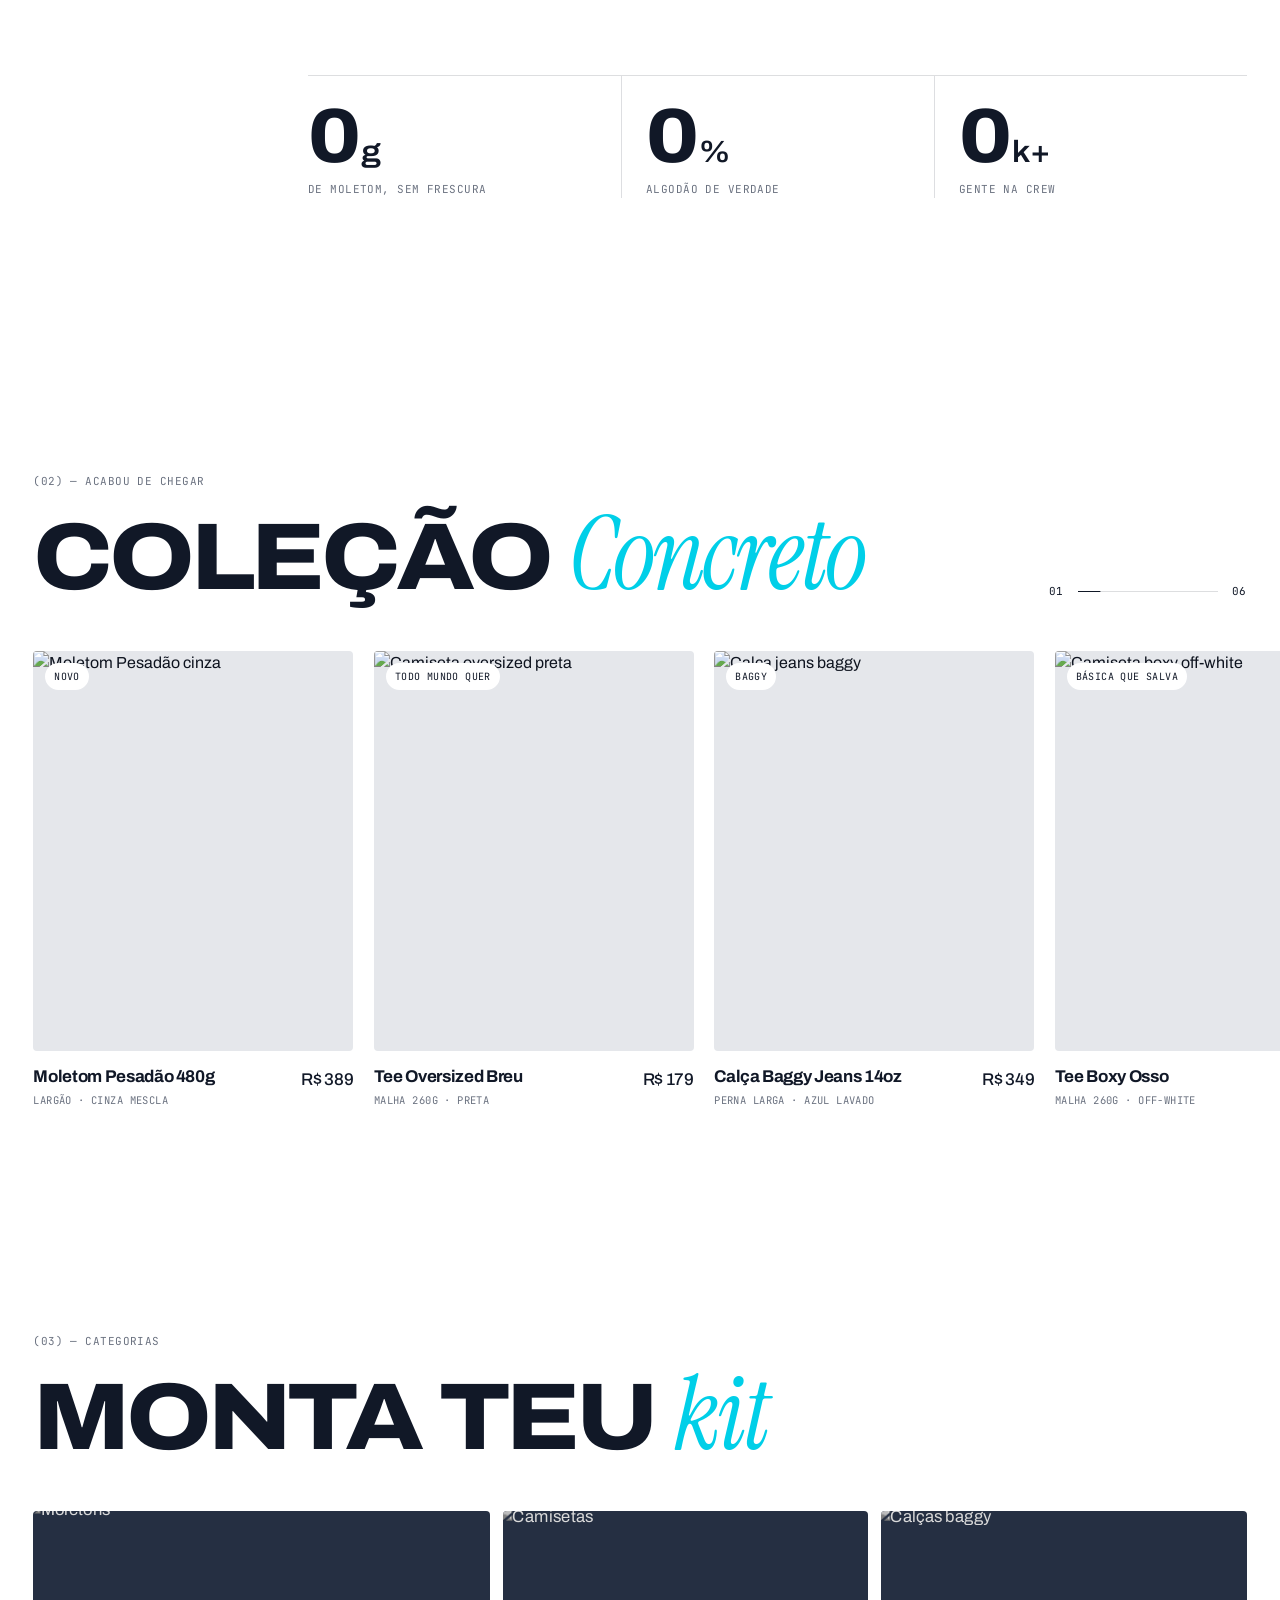
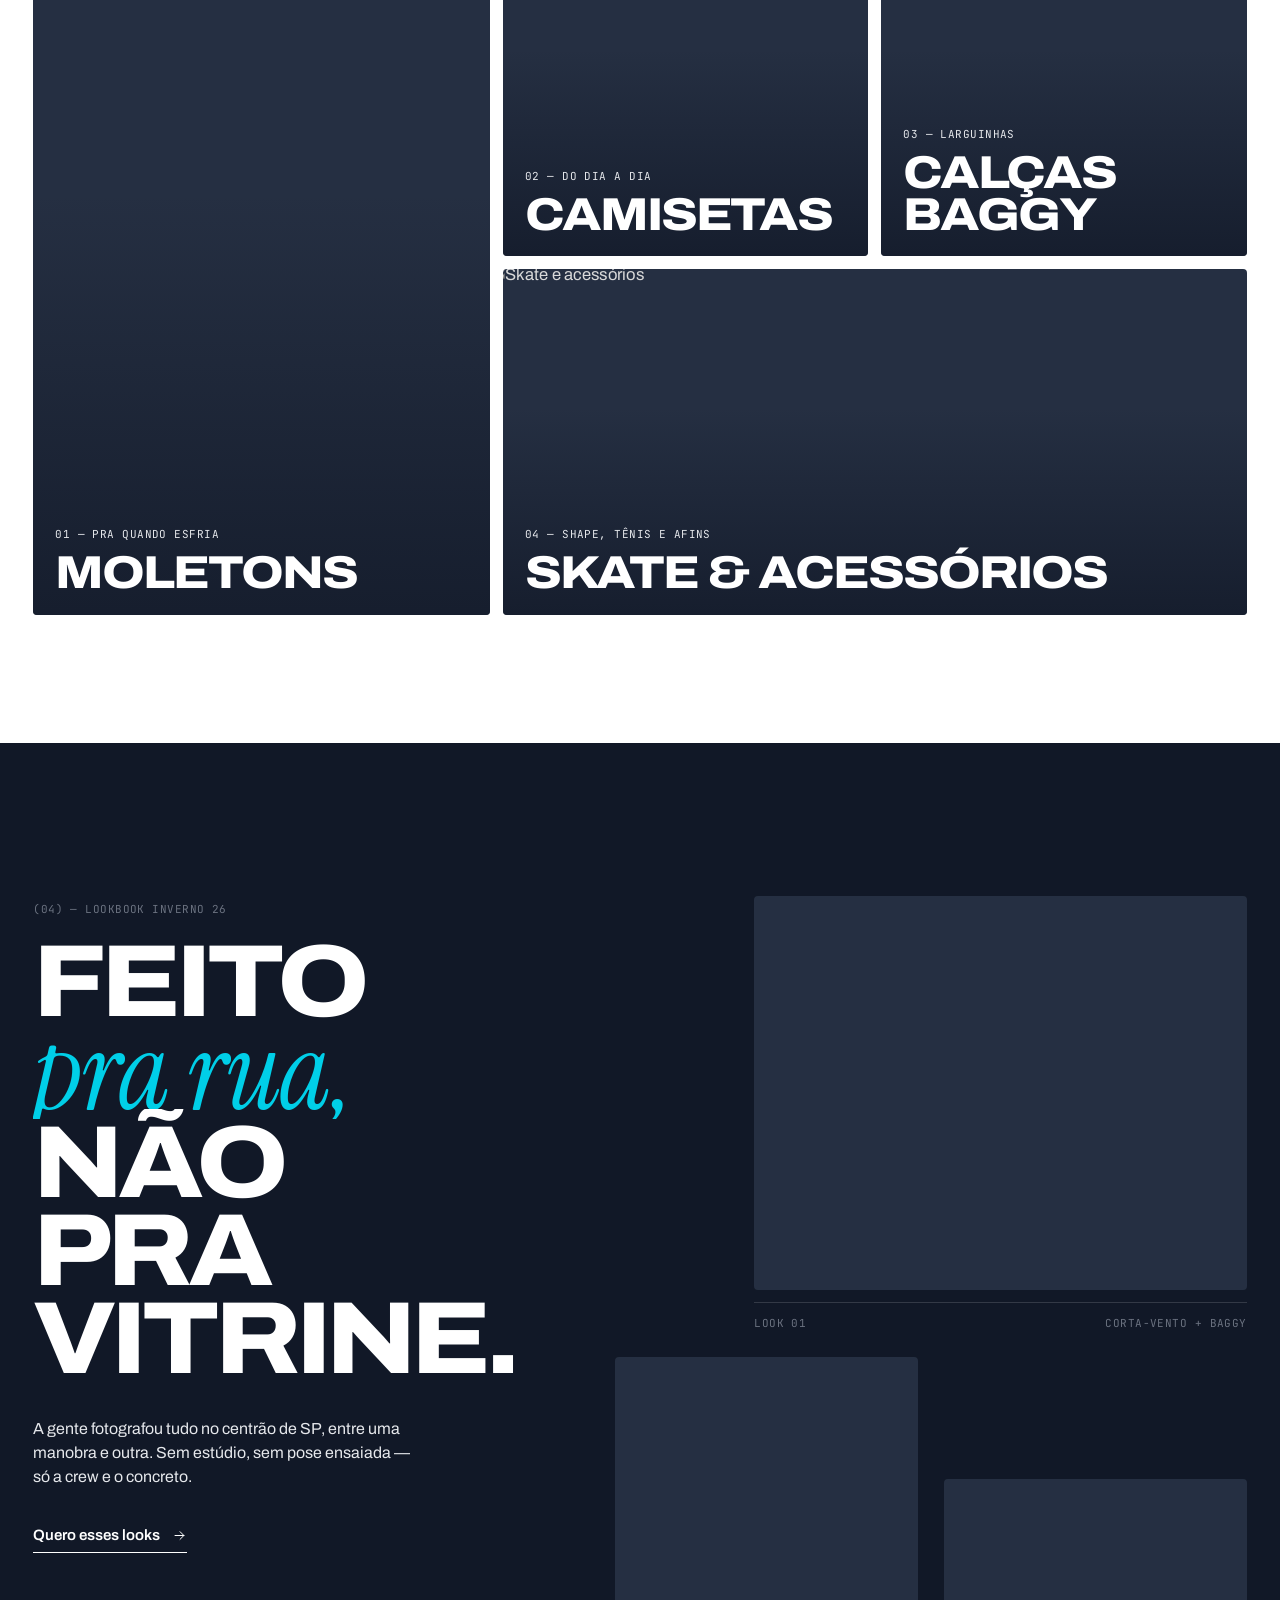
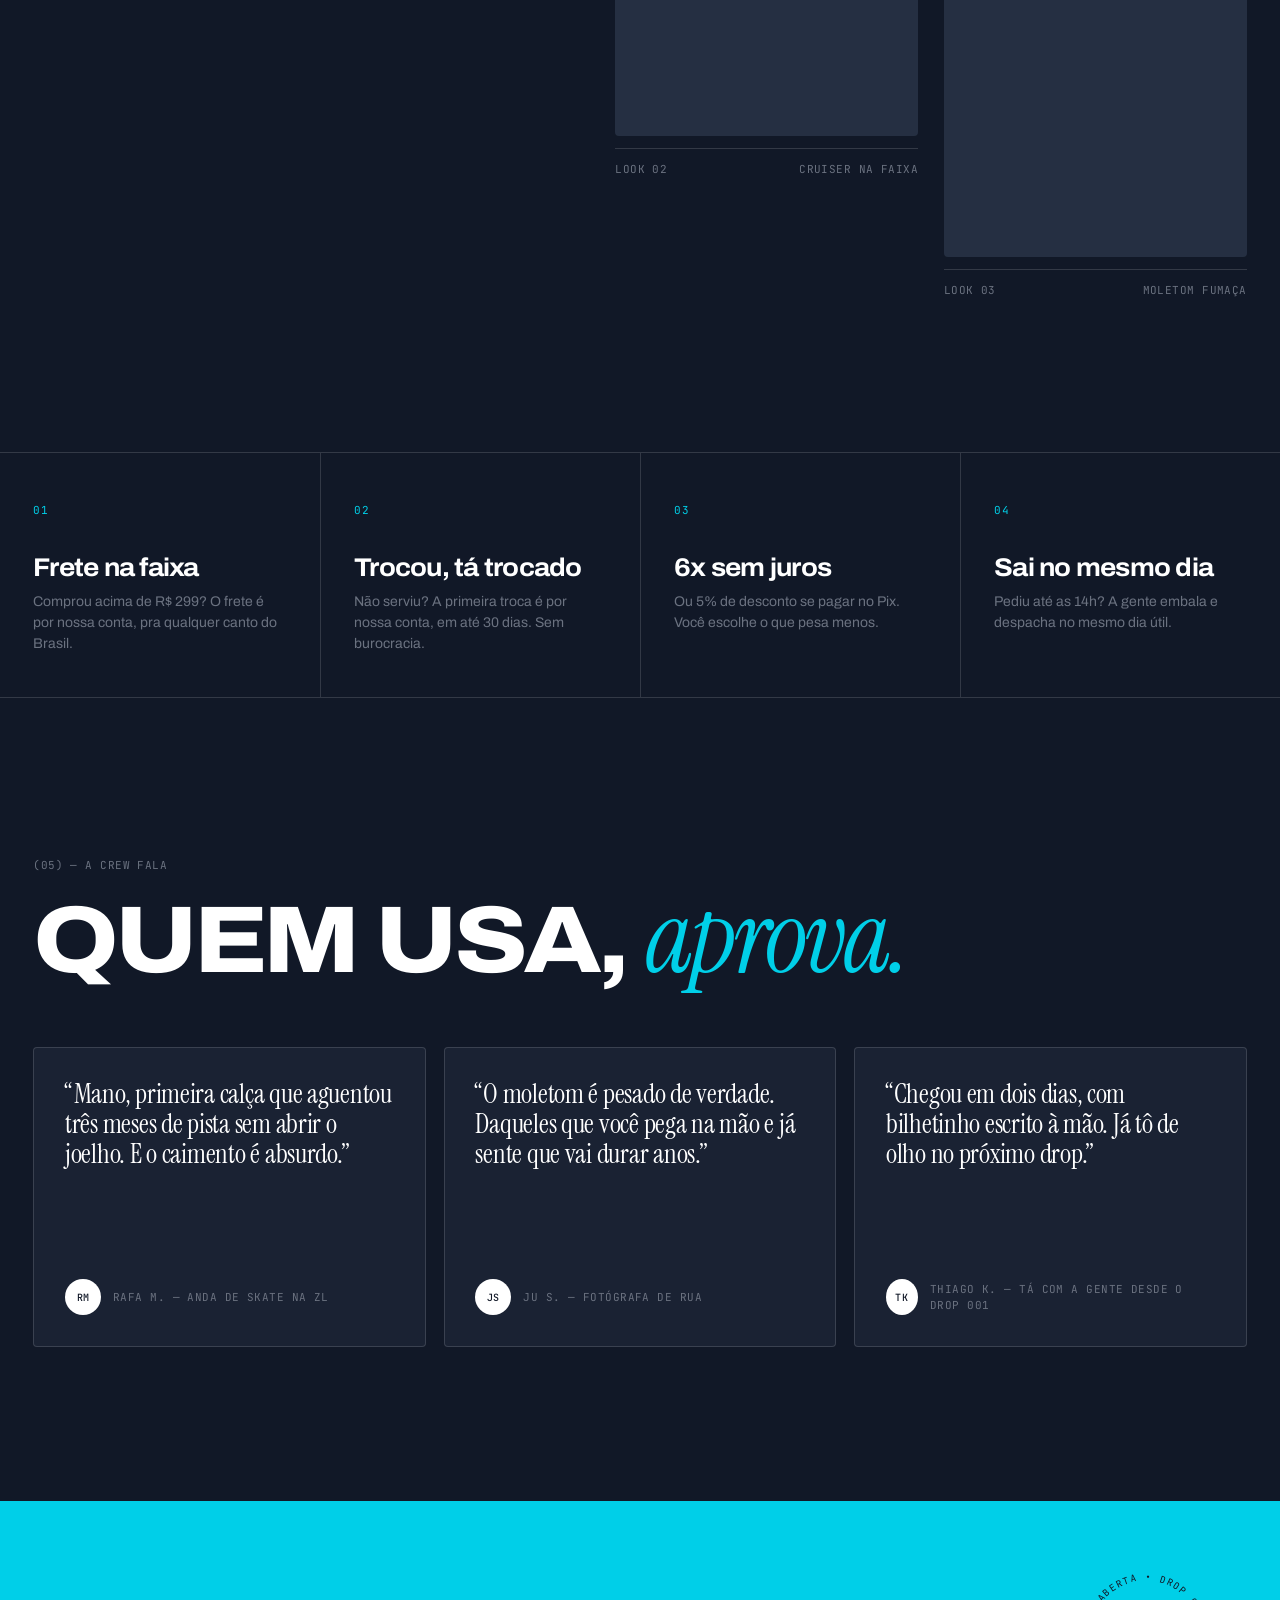
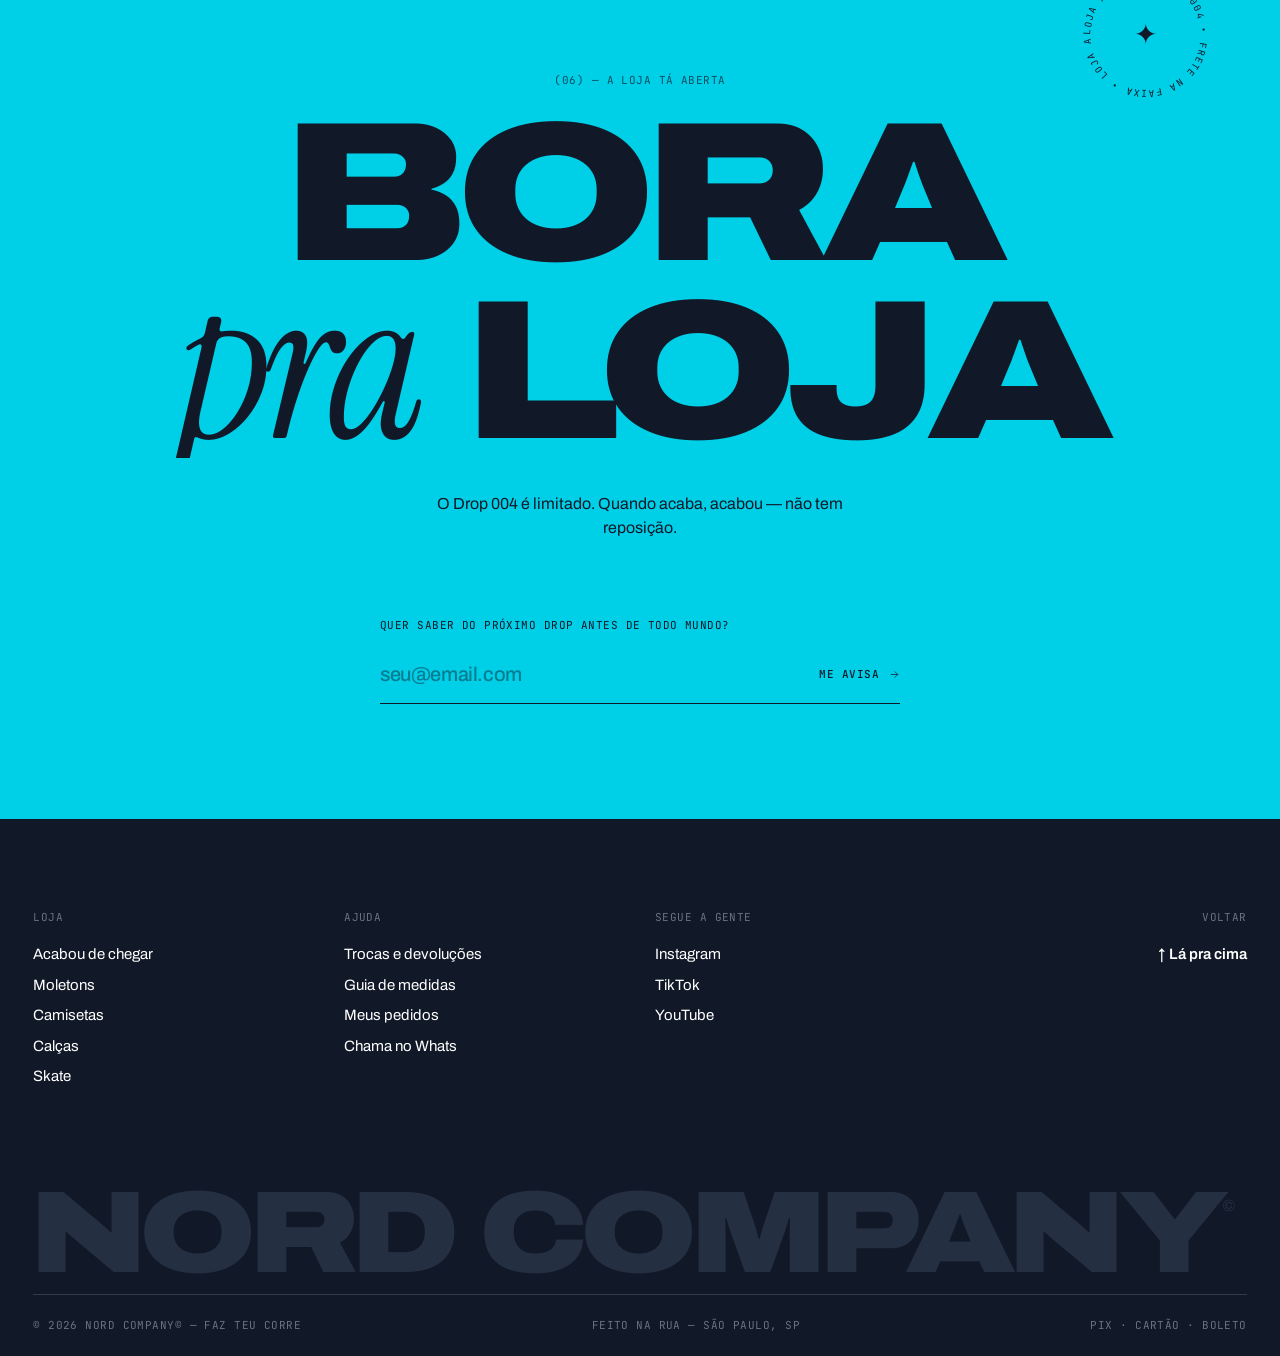
==== commit 425c6cdd: "Rebrand para NORD COMPANY© com nova paleta Troca o nome CORRE® por NORD COMPANY© em todas as páginas" ====
--- a/index.html
+++ b/index.html
@@ -3,9 +3,9 @@
 <head>
   <meta charset="utf-8" />
   <meta name="viewport" content="width=device-width, initial-scale=1" />
-  <title>CORRE® — Roupa larga pra quem vive na rua</title>
-  <meta name="description" content="CORRE® — streetwear e skate. Roupa larga, tecido pesado e caimento do jeito que a rua pede." />
-  <meta name="theme-color" content="#0c0c0b" />
+  <title>NORD COMPANY© — Roupa larga pra quem vive na rua</title>
+  <meta name="description" content="NORD COMPANY© — streetwear e skate. Roupa larga, tecido pesado e caimento do jeito que a rua pede." />
+  <meta name="theme-color" content="#111827" />
 
   <link rel="preconnect" href="https://fonts.googleapis.com" />
   <link rel="preconnect" href="https://fonts.gstatic.com" crossorigin />
@@ -17,11 +17,11 @@
   <!-- ============ PRELOADER ============ -->
   <div class="loader" aria-hidden="true">
     <div class="loader__top mono">
-      <span>CORRE® / Drop 004</span>
+      <span>NORD COMPANY© / Drop 004</span>
       <span>São Paulo — SP</span>
     </div>
     <div class="loader__word">
-      <span>C</span><span>O</span><span>R</span><span>R</span><span>E</span>
+      <span>N</span><span>O</span><span>R</span><span>D</span><span>&nbsp;</span><span>C</span><span>O</span><span>M</span><span>P</span><span>A</span><span>N</span><span>Y</span><span class="loader__mark">©</span>
     </div>
     <div class="loader__bottom mono">
       <span>Esquentando o asfalto</span>
@@ -35,7 +35,7 @@
   <div class="cursor" aria-hidden="true"><span class="cursor__label">Ver</span></div>
 
   <header class="nav is-hidden">
-    <a href="#top" class="nav__logo" aria-label="CORRE início">CORRE<sup>®</sup></a>
+    <a href="#top" class="nav__logo" aria-label="NORD COMPANY início">NORD COMPANY<sup>©</sup></a>
     <nav class="nav__links" aria-label="Principal">
       <a href="#drop" class="link-roll"><span data-text="Drop 004">Drop 004</span></a>
       <a href="#categorias" class="link-roll"><span data-text="Categorias">Categorias</span></a>
@@ -68,8 +68,8 @@
         <span class="hero__tag mono">↳ Moletom Pesadão 480g — o queridinho da crew</span>
       </div>
 
-      <h1 class="hero__title js-fit" aria-label="CORRE">
-        <span class="hero__char">C</span><span class="hero__char">O</span><span class="hero__char">R</span><span class="hero__char">R</span><span class="hero__char">E</span>
+      <h1 class="hero__title js-fit" aria-label="NORD COMPANY">
+        <span class="hero__char">N</span><span class="hero__char">O</span><span class="hero__char">R</span><span class="hero__char">D</span><span class="hero__char">&nbsp;</span><span class="hero__char">C</span><span class="hero__char">O</span><span class="hero__char">M</span><span class="hero__char">P</span><span class="hero__char">A</span><span class="hero__char">N</span><span class="hero__char">Y</span><span class="hero__char hero__mark">©</span>
       </h1>
 
       <div class="hero__bottom">
@@ -438,9 +438,9 @@
         <a href="#top" class="footer__top" data-cursor="Topo">↑ Lá pra cima</a>
       </div>
     </div>
-    <div class="footer__word js-fit" aria-hidden="true">CORRE<sup>®</sup></div>
+    <div class="footer__word js-fit" aria-hidden="true">NORD COMPANY<sup>©</sup></div>
     <div class="footer__bottom mono">
-      <span>© 2026 CORRE® — Faz teu corre</span>
+      <span>© 2026 NORD COMPANY© — Faz teu corre</span>
       <span>Feito na rua — São Paulo, SP</span>
       <span>Pix · Cartão · Boleto</span>
     </div>
--- a/styles.css
+++ b/styles.css
@@ -1,17 +1,17 @@
 /* =========================================================
-   CORRE® — Streetwear landing
+   NORD COMPANY© — Streetwear landing
    ========================================================= */
 
 :root {
-  --ink: #0c0c0b;
-  --ink-2: #161614;
-  --ink-3: #22221f;
-  --bone: #ece7dd;
-  --bone-2: #ddd6c9;
-  --stone: #8b867c;
-  --signal: #ff4d1c;
-  --line-dark: rgba(236, 231, 221, 0.14);
-  --line-light: rgba(12, 12, 11, 0.14);
+  --ink: #111827;
+  --ink-2: #1a2233;
+  --ink-3: #252f42;
+  --bone: #ffffff;
+  --bone-2: #e5e7eb;
+  --stone: #6b7280;
+  --signal: #00cfe8;
+  --line-dark: rgba(255, 255, 255, 0.14);
+  --line-light: rgba(17, 24, 39, 0.14);
 
   --f-display: "Archivo", "Helvetica Neue", Arial, sans-serif;
   --f-serif: "Instrument Serif", "Times New Roman", serif;
@@ -128,7 +128,7 @@
 .loader__count { color: var(--bone); font-size: 13px; }
 .loader__word {
   display: flex; justify-content: center; overflow: hidden;
-  font-size: clamp(80px, 17vw, 280px);
+  font-size: clamp(36px, 7.4vw, 130px);
   font-weight: 900; font-variation-settings: "wdth" 125;
   line-height: 0.85; letter-spacing: -0.05em;
 }
@@ -146,7 +146,7 @@
   transition: transform 0.6s var(--ease), background 0.4s, backdrop-filter 0.4s;
 }
 .nav.is-scrolled {
-  background: rgba(12, 12, 11, 0.62);
+  background: rgba(17, 24, 39, 0.62);
   backdrop-filter: blur(14px) saturate(140%);
   -webkit-backdrop-filter: blur(14px) saturate(140%);
   border-bottom: 1px solid var(--line-dark);
@@ -270,7 +270,6 @@
   line-height: 0.76;
   letter-spacing: -0.06em;
   color: var(--bone);
-  mix-blend-mode: difference;
   overflow: hidden;
   padding-top: 0.06em;
   margin-left: -0.03em;
@@ -278,6 +277,7 @@
   pointer-events: none;
 }
 .hero__char { display: inline-block; transform: translateY(105%); }
+.hero__mark, .loader__mark { font-size: 0.32em; font-weight: 500; align-self: flex-start; margin-left: 0.04em; padding-right: 0.12em; letter-spacing: 0; }
 
 .hero__bottom {
   position: relative; z-index: 3;
@@ -397,7 +397,7 @@
 }
 .product__sizes span {
   flex: 1; text-align: center; padding: 10px 0;
-  background: rgba(236, 231, 221, 0.86); backdrop-filter: blur(8px); -webkit-backdrop-filter: blur(8px);
+  background: rgba(255, 255, 255, 0.86); backdrop-filter: blur(8px); -webkit-backdrop-filter: blur(8px);
   border-radius: 3px; font-size: 10.5px;
   transition: background 0.25s, color 0.25s;
 }
@@ -456,7 +456,7 @@
   transition: transform 1.4s var(--ease), filter 0.8s;
 }
 .cat:hover img { transform: scale(1.12); filter: grayscale(0.1) contrast(1.05) brightness(0.9); }
-.cat__overlay { position: absolute; inset: 0; z-index: -1; background: linear-gradient(180deg, rgba(12,12,11,0) 40%, rgba(12,12,11,0.75) 100%); }
+.cat__overlay { position: absolute; inset: 0; z-index: -1; background: linear-gradient(180deg, rgba(17,24,39,0) 40%, rgba(17,24,39,0.75) 100%); }
 .cat__info { position: absolute; left: 22px; bottom: 20px; right: 90px; }
 .cat__info .mono { color: var(--bone-2); }
 .cat__info h3 {
@@ -546,7 +546,7 @@
   min-height: 300px;
   transition: translate 0.6s var(--ease), border-color 0.4s;
 }
-.quote:hover { translate: 0 -6px; border-color: rgba(255, 77, 28, 0.5); }
+.quote:hover { translate: 0 -6px; border-color: rgba(0, 207, 232, 0.5); }
 .quote p { font-family: var(--f-serif); font-size: clamp(24px, 2.1vw, 32px); line-height: 1.12; letter-spacing: -0.01em; }
 .quote footer { display: flex; align-items: center; gap: 12px; color: var(--stone); }
 .quote__avatar {
@@ -592,7 +592,7 @@
 .news label { display: block; margin-bottom: 12px; }
 .news__row { display: flex; border-bottom: 1.5px solid var(--ink); }
 .news input { flex: 1; min-width: 0; padding: 14px 0; font-size: 20px; font-weight: 500; letter-spacing: -0.02em; }
-.news input::placeholder { color: rgba(12, 12, 11, 0.45); }
+.news input::placeholder { color: rgba(17, 24, 39, 0.45); }
 .news button { display: flex; align-items: center; gap: 10px; cursor: pointer; font-weight: 500; padding-left: 12px; }
 .news button svg { transition: transform 0.5s var(--ease); }
 .news button:hover svg { transform: translateX(5px); }
@@ -611,7 +611,7 @@
 .footer__col a:hover { color: var(--signal); }
 .footer__top { font-weight: 600; }
 .footer__word {
-  font-size: 27vw; font-weight: 900; font-variation-settings: "wdth" 125;
+  font-size: 11.5vw; font-weight: 900; font-variation-settings: "wdth" 125;
   line-height: 0.74; letter-spacing: -0.065em;
   margin: clamp(60px, 8vw, 120px) -0.03em 0;
   color: var(--ink-3);
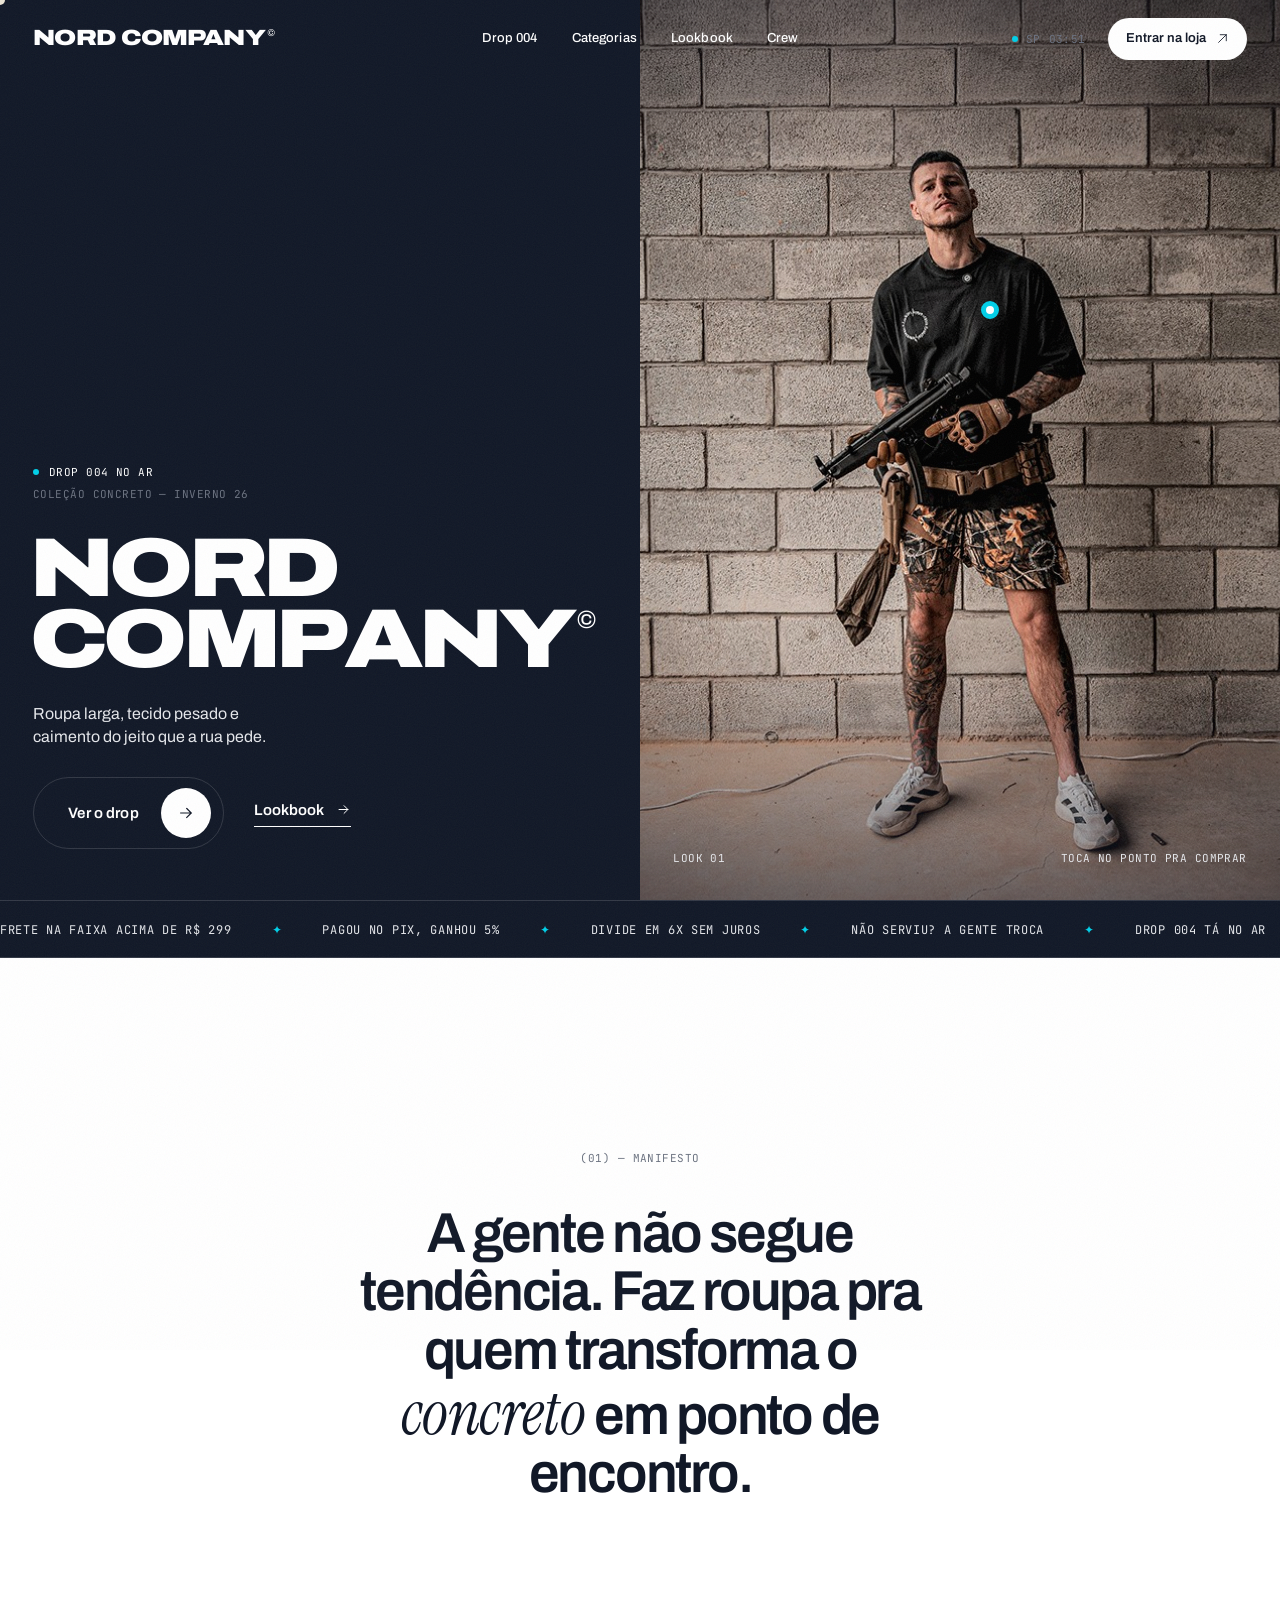
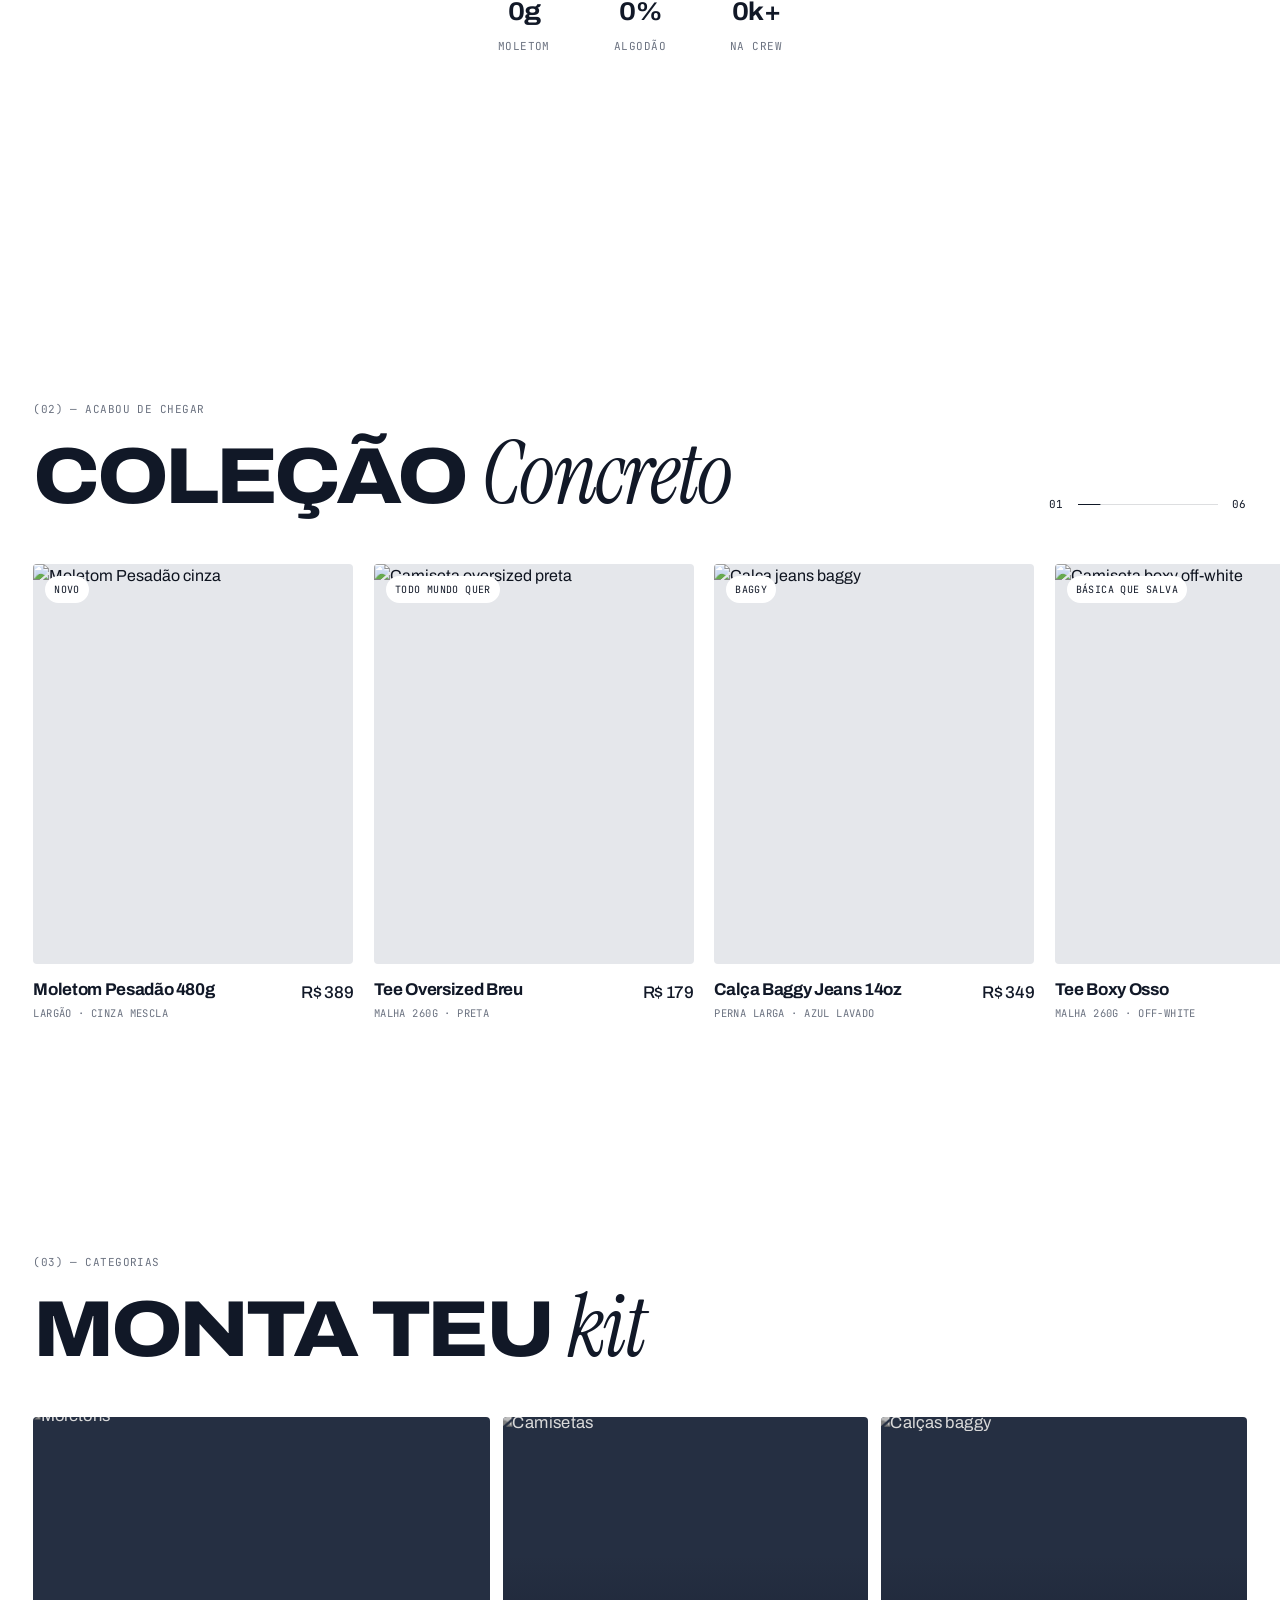
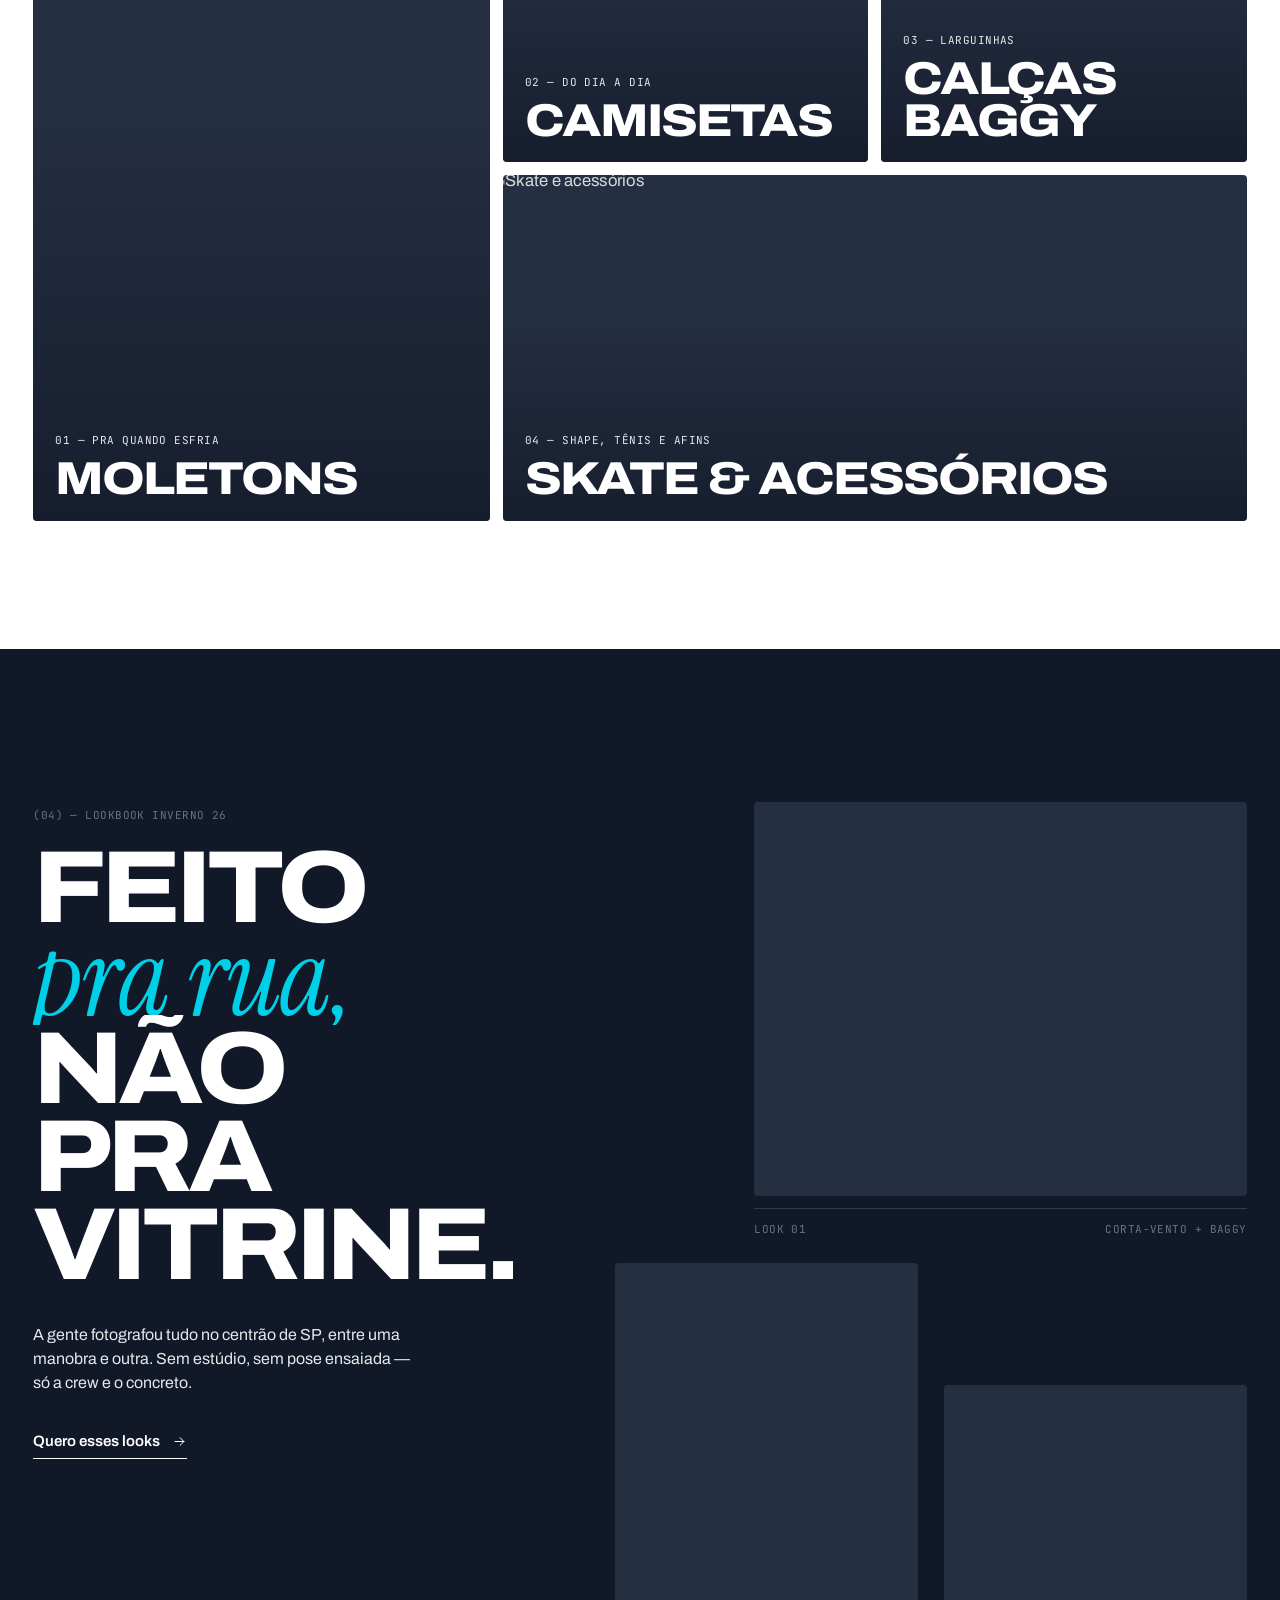
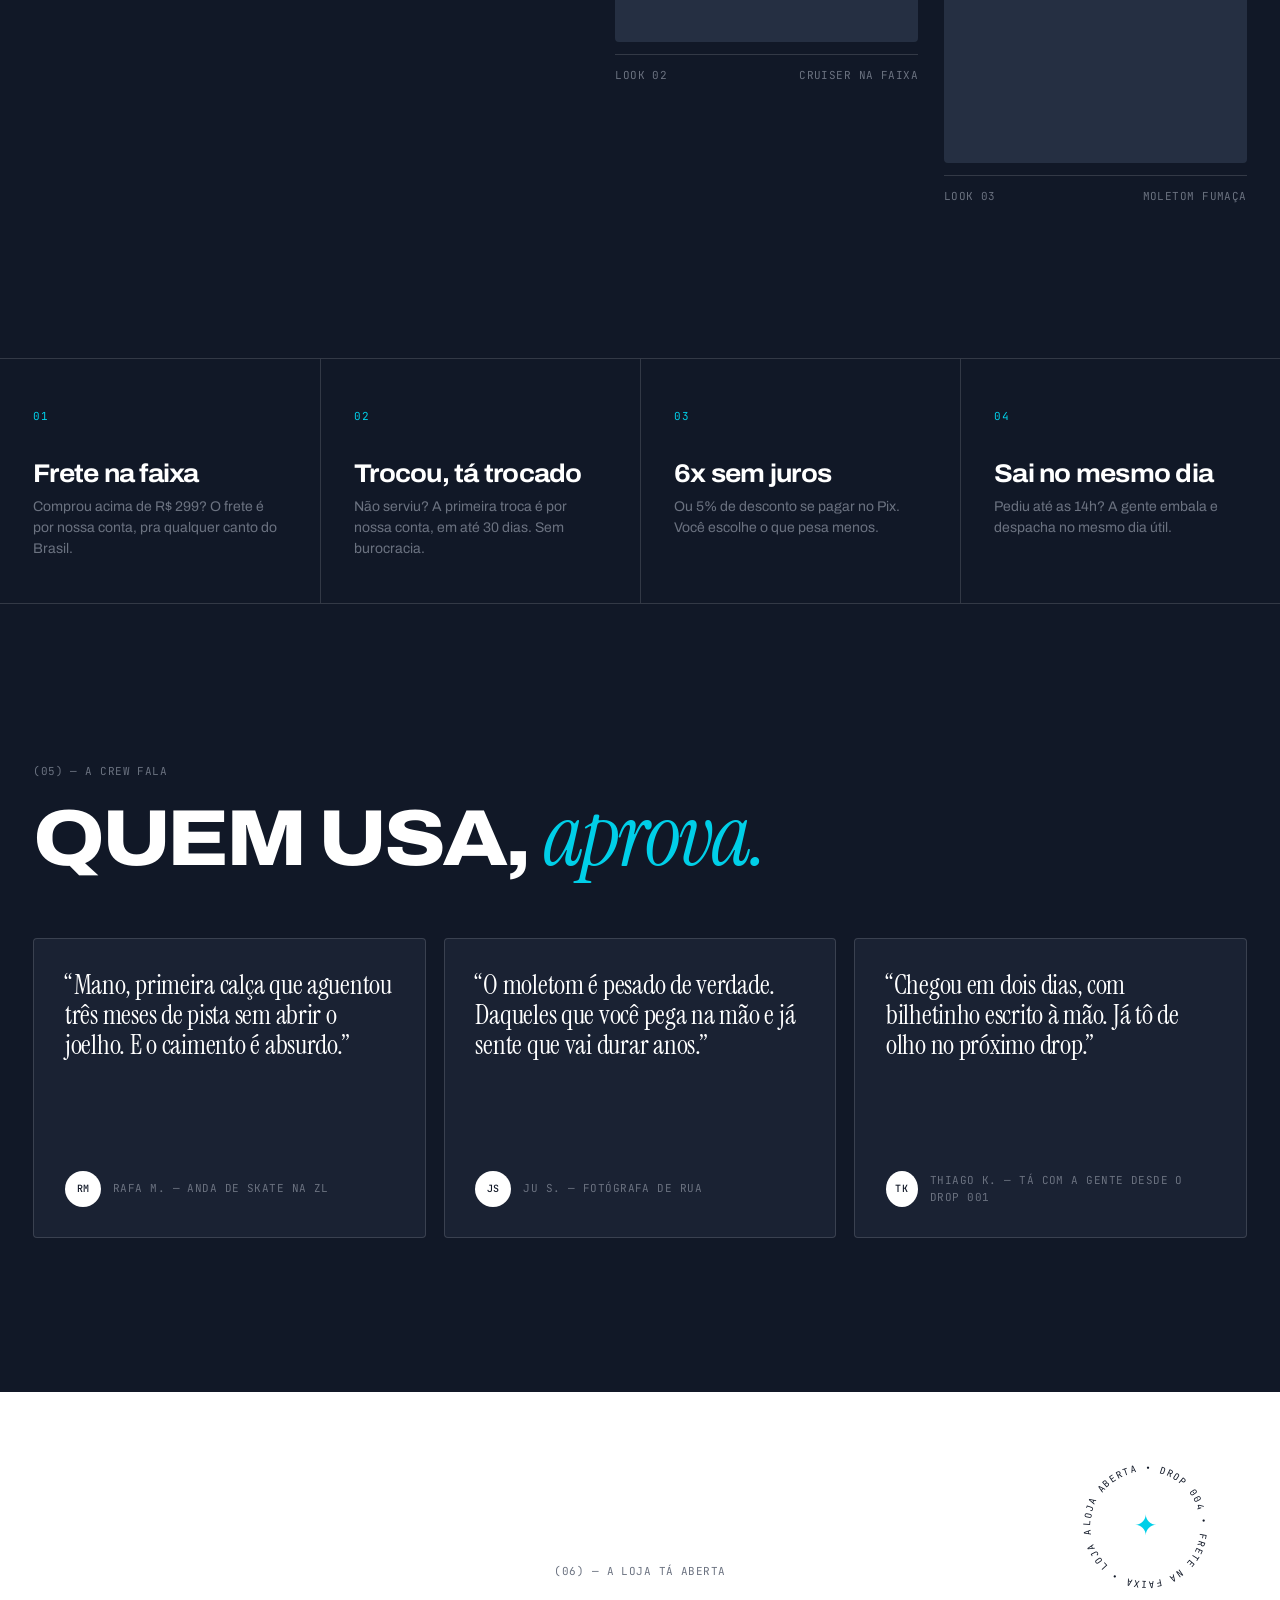
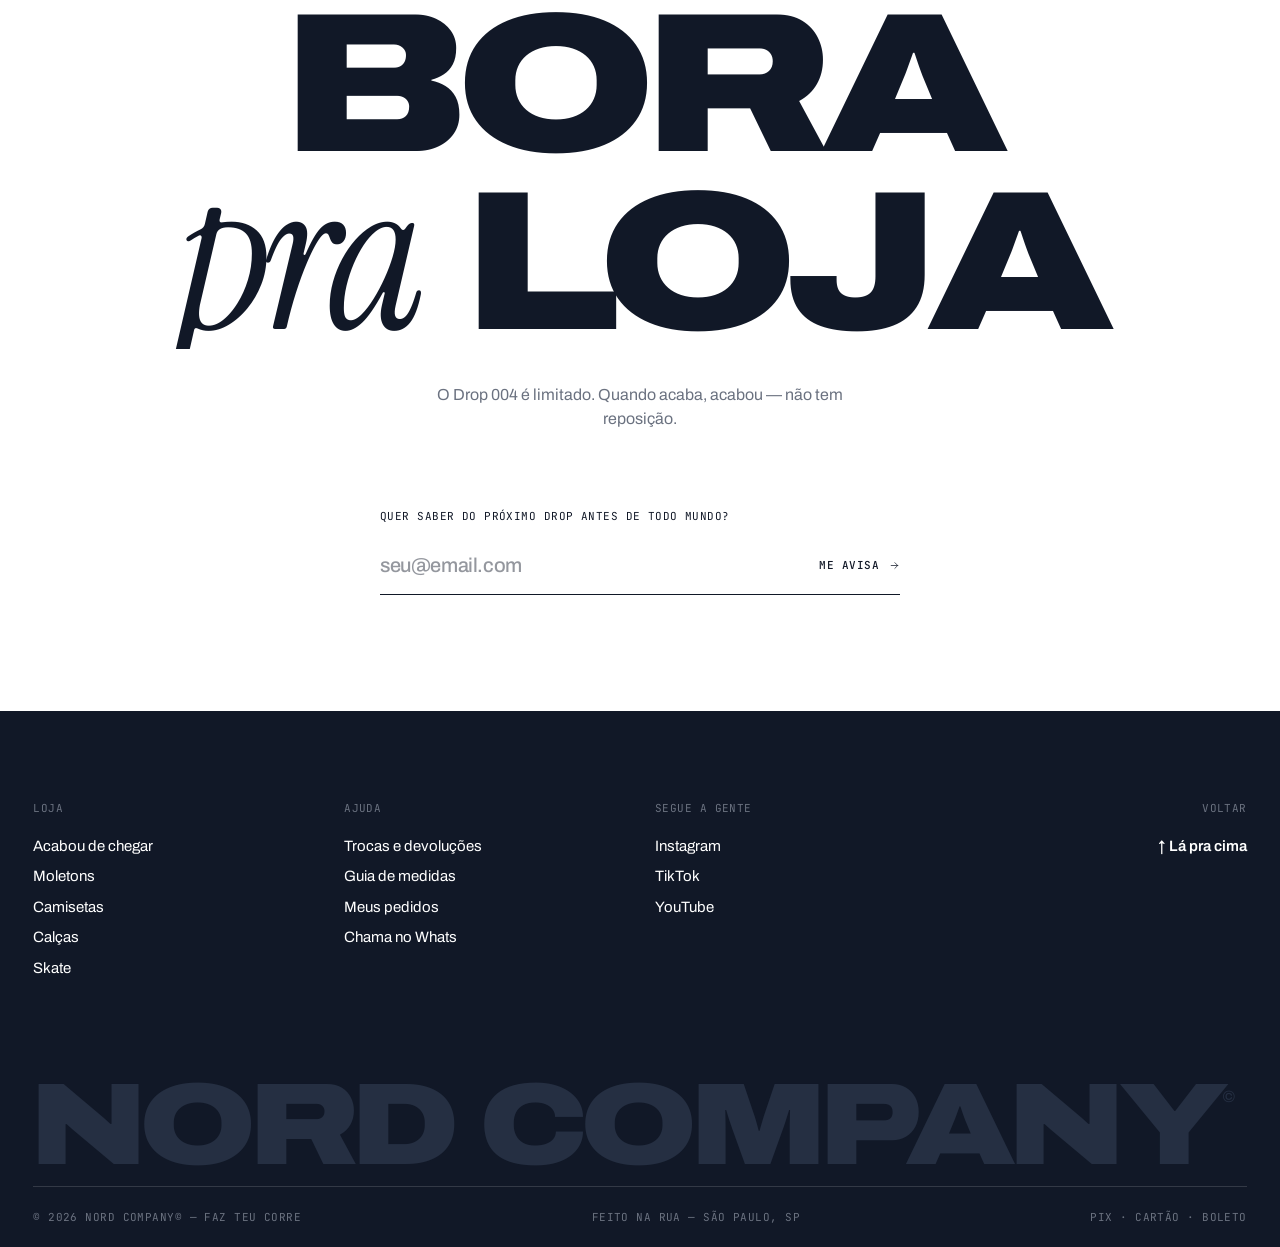
==== commit f49cc365: "Redesenha a home com hero da foto e manifesto enxuto Hero dividido com a foto do modelo e ponto clic" ====
--- a/index.html
+++ b/index.html
@@ -31,6 +31,7 @@
   </div>
 
   <!-- ============ UI CHROME ============ -->
+  <a href="#conteudo" class="skip mono">Pular pro conteúdo</a>
   <div class="grain" aria-hidden="true"></div>
   <div class="cursor" aria-hidden="true"><span class="cursor__label">Ver</span></div>
 
@@ -55,41 +56,45 @@
 
     <!-- ============ HERO ============ -->
     <section class="hero">
-      <div class="hero__meta mono">
-        <span class="reveal-line"><span>(Inverno 26)</span></span>
-        <span class="reveal-line"><span>Coleção Concreto</span></span>
-        <span class="reveal-line"><span>Drop 004 — tá no ar</span></span>
-      </div>
-
-      <div class="hero__media" data-cursor="Drop">
+      <div class="hero__content">
+        <div class="hero__meta mono">
+          <span class="reveal-line"><span><i class="dot"></i> Drop 004 no ar</span></span>
+          <span class="reveal-line"><span>Coleção Concreto — Inverno 26</span></span>
+        </div>
+
+        <h1 class="hero__title js-fit" aria-label="NORD COMPANY">
+          <span class="hero__row" aria-hidden="true"><span class="hero__char">N</span><span class="hero__char">O</span><span class="hero__char">R</span><span class="hero__char">D</span></span>
+          <span class="hero__row" aria-hidden="true"><span class="hero__char">C</span><span class="hero__char">O</span><span class="hero__char">M</span><span class="hero__char">P</span><span class="hero__char">A</span><span class="hero__char">N</span><span class="hero__char">Y</span><span class="hero__char hero__mark">©</span></span>
+        </h1>
+
+        <p class="hero__lede">Roupa larga, tecido pesado e caimento do jeito que a rua pede.</p>
+
+        <div class="hero__actions">
+          <a href="loja.html" class="btn btn--big magnetic" data-cursor="Bora">
+            <span class="btn__fill"></span>
+            <span class="btn__text">Ver o drop</span>
+            <span class="btn__arrow"><svg viewBox="0 0 24 24" aria-hidden="true"><path d="M5 12h14M13 6l6 6-6 6"/></svg></span>
+          </a>
+          <a href="#lookbook" class="link-arrow">Lookbook <svg viewBox="0 0 24 24" aria-hidden="true"><path d="M5 12h14M13 6l6 6-6 6"/></svg></a>
+        </div>
+      </div>
+
+      <figure class="hero__media">
         <div class="hero__img-wrap">
-          <img src="https://images.unsplash.com/photo-1547447134-cd3f5c716030?auto=format&fit=crop&w=1400&q=80" alt="Skate encostado no muro" class="hero__img" />
-        </div>
-        <span class="hero__tag mono">↳ Moletom Pesadão 480g — o queridinho da crew</span>
-      </div>
-
-      <h1 class="hero__title js-fit" aria-label="NORD COMPANY">
-        <span class="hero__char">N</span><span class="hero__char">O</span><span class="hero__char">R</span><span class="hero__char">D</span><span class="hero__char">&nbsp;</span><span class="hero__char">C</span><span class="hero__char">O</span><span class="hero__char">M</span><span class="hero__char">P</span><span class="hero__char">A</span><span class="hero__char">N</span><span class="hero__char">Y</span><span class="hero__char hero__mark">©</span>
-      </h1>
-
-      <div class="hero__bottom">
-        <p class="hero__lede">
-          <em>Roupa larga</em> pra quem vive na rua. Moletom que aguenta tombo, calça que deixa a perna respirar e camiseta que não encolhe na primeira lavada.
-        </p>
-        <a href="loja.html" class="btn btn--big magnetic" data-cursor="Bora">
-          <span class="btn__fill"></span>
-          <span class="btn__text">Bora pra loja</span>
-          <span class="btn__arrow"><svg viewBox="0 0 24 24" aria-hidden="true"><path d="M5 12h14M13 6l6 6-6 6"/></svg></span>
-        </a>
-        <div class="hero__scroll mono">
-          <span>Desce</span>
-          <i></i>
-        </div>
-      </div>
+          <div class="hero__layer">
+            <img src="assets/hero-nord.jpg" alt="Modelo de camiseta oversized preta e bermuda camuflada em frente a um muro de blocos de concreto" class="hero__img" fetchpriority="high" />
+            <a href="produto.html?id=tee-oversized-preta" class="hero__spot" data-x="0.53" data-y="0.34" aria-label="Ver Tee Oversized Breu, R$ 179">
+              <i aria-hidden="true"></i>
+              <span class="hero__spot-card"><b>Tee Oversized Breu</b><span class="mono">R$ 179</span></span>
+            </a>
+          </div>
+        </div>
+        <figcaption class="hero__caption mono"><span>Look 01</span><span>Toca no ponto pra comprar</span></figcaption>
+      </figure>
     </section>
 
     <!-- ============ MARQUEE ============ -->
-    <div class="marquee marquee--accent" aria-hidden="true">
+    <div class="marquee" aria-hidden="true">
       <div class="marquee__track">
         <span>Frete na faixa acima de R$ 299</span><b>✦</b>
         <span>Pagou no Pix, ganhou 5%</span><b>✦</b>
@@ -105,29 +110,16 @@
     </div>
 
     <!-- ============ MANIFESTO ============ -->
-    <section class="manifesto">
-      <div class="manifesto__side mono">
-        <span>(01)</span>
-        <span>Papo reto</span>
-      </div>
+    <section class="manifesto" id="conteudo">
+      <span class="eyebrow mono">(01) — Manifesto</span>
       <p class="manifesto__text js-words">
-        A gente não liga pra tendência. Liga pra quem desce ladeira de shape, pega o busão das seis e faz do
-        <em>concreto</em> ponto de encontro. Por isso a roupa é larga, o tecido é pesado e o caimento é do jeito que a rua pede.
+        A gente não segue tendência. Faz roupa pra quem transforma o <em>concreto</em> em ponto de encontro.
       </p>
-      <div class="manifesto__stats">
-        <div class="stat">
-          <span class="stat__num"><span class="js-count" data-to="480">0</span><small>g</small></span>
-          <span class="stat__label mono">De moletom, sem frescura</span>
-        </div>
-        <div class="stat">
-          <span class="stat__num"><span class="js-count" data-to="100">0</span><small>%</small></span>
-          <span class="stat__label mono">Algodão de verdade</span>
-        </div>
-        <div class="stat">
-          <span class="stat__num"><span class="js-count" data-to="12">0</span><small>k+</small></span>
-          <span class="stat__label mono">Gente na crew</span>
-        </div>
-      </div>
+      <ul class="manifesto__facts">
+        <li><b><span class="js-count" data-to="480">0</span>g</b><span class="mono">Moletom</span></li>
+        <li><b><span class="js-count" data-to="100">0</span>%</b><span class="mono">Algodão</span></li>
+        <li><b><span class="js-count" data-to="12">0</span>k+</b><span class="mono">Na crew</span></li>
+      </ul>
     </section>
 
     <!-- ============ DROP (HORIZONTAL) ============ -->
--- a/styles.css
+++ b/styles.css
@@ -47,6 +47,15 @@
 svg { width: 1em; height: 1em; fill: none; stroke: currentColor; stroke-width: 1.6; stroke-linecap: square; }
 em { font-family: var(--f-serif); font-style: italic; font-weight: 400; letter-spacing: -0.01em; }
 ::selection { background: var(--signal); color: var(--ink); }
+:focus-visible { outline: 2px solid var(--signal); outline-offset: 3px; border-radius: 2px; }
+
+.skip {
+  position: fixed; top: 12px; left: 12px; z-index: 300;
+  padding: 10px 14px; border-radius: 999px;
+  background: var(--signal); color: var(--ink);
+  translate: 0 -200%; transition: translate 0.4s var(--ease);
+}
+.skip:focus-visible { translate: 0 0; }
 
 .mono {
   font-family: var(--f-mono);
@@ -58,7 +67,7 @@
 .eyebrow { display: inline-block; color: var(--stone); margin-bottom: 20px; }
 
 .section-title {
-  font-size: clamp(44px, 7.4vw, 128px);
+  font-size: clamp(40px, 6.2vw, 108px);
   font-weight: 800;
   font-variation-settings: "wdth" 112;
   line-height: 0.88;
@@ -71,6 +80,7 @@
   letter-spacing: -0.03em;
   color: var(--signal);
 }
+.drop .section-title em, .cats .section-title em { color: var(--ink); }
 
 .reveal-line { display: block; overflow: hidden; }
 .reveal-line > span { display: inline-block; will-change: transform; }
@@ -81,7 +91,7 @@
 .grain {
   position: fixed; inset: -50%;
   z-index: 90; pointer-events: none;
-  opacity: 0.07;
+  opacity: 0.045;
   background-image: url("data:image/svg+xml,%3Csvg xmlns='http://www.w3.org/2000/svg' width='220' height='220'%3E%3Cfilter id='n'%3E%3CfeTurbulence type='fractalNoise' baseFrequency='0.9' numOctaves='3' stitchTiles='stitch'/%3E%3C/filter%3E%3Crect width='100%25' height='100%25' filter='url(%23n)'/%3E%3C/svg%3E");
   animation: grain 0.9s steps(6) infinite;
 }
@@ -230,73 +240,76 @@
 .hero {
   position: relative;
   min-height: 100svh;
-  padding: 92px var(--gutter) 28px;
-  display: flex; flex-direction: column; justify-content: space-between;
-  overflow: hidden;
-}
-.hero__meta {
-  display: flex; justify-content: space-between;
-  color: var(--stone); position: relative; z-index: 3;
-  padding-top: 14px; border-top: 1px solid var(--line-dark);
-}
-.hero__meta span:last-child { color: var(--bone); }
-
-.hero__media {
-  position: absolute; z-index: 1;
-  top: 48%; left: 50%;
-  width: clamp(220px, 24vw, 400px);
-  aspect-ratio: 3 / 4;
-  transform: translate(-50%, -50%);
-}
-.hero__img-wrap {
-  width: 100%; height: 100%; overflow: hidden;
-  border-radius: var(--radius);
-  clip-path: inset(100% 0 0 0);
-  background: var(--ink-3);
-}
-.hero__img { transform: scale(1.3); filter: grayscale(1) contrast(1.12) brightness(0.9); }
-.hero__tag {
-  position: absolute; left: 0; bottom: calc(100% + 12px);
-  color: var(--stone); white-space: nowrap;
-}
+  display: grid; grid-template-columns: minmax(0, 1fr) minmax(0, 1fr);
+  background: var(--ink);
+}
+.hero__content {
+  position: relative; z-index: 2;
+  display: flex; flex-direction: column; justify-content: flex-end;
+  gap: clamp(22px, 2.2vw, 34px);
+  padding: 120px var(--gutter) clamp(32px, 4vw, 60px);
+}
+.hero__meta { display: flex; flex-direction: column; gap: 6px; color: var(--stone); }
+.hero__meta .reveal-line:first-child > span { color: var(--bone); display: inline-flex; align-items: center; gap: 10px; }
 
 .hero__title {
-  position: relative; z-index: 2;
-  display: flex; justify-content: flex-start;
-  margin-top: auto;
-  font-size: 25.4vw;
+  font-size: 11vw;
   font-weight: 900;
   font-variation-settings: "wdth" 125;
-  line-height: 0.76;
-  letter-spacing: -0.06em;
+  line-height: 0.8;
+  letter-spacing: -0.055em;
   color: var(--bone);
-  overflow: hidden;
-  padding-top: 0.06em;
-  margin-left: -0.03em;
-  margin-right: -0.03em;
-  pointer-events: none;
-}
+  margin-left: -0.04em;
+}
+.hero__row { display: flex; width: max-content; overflow: hidden; padding-top: 0.06em; }
 .hero__char { display: inline-block; transform: translateY(105%); }
-.hero__mark, .loader__mark { font-size: 0.32em; font-weight: 500; align-self: flex-start; margin-left: 0.04em; padding-right: 0.12em; letter-spacing: 0; }
-
-.hero__bottom {
-  position: relative; z-index: 3;
-  display: grid; grid-template-columns: 1fr auto 1fr; align-items: end; gap: 24px;
-  padding-top: 26px;
-}
-.hero__lede {
-  max-width: 340px; font-size: 15px; line-height: 1.45; color: var(--bone-2);
-}
-.hero__lede em { font-size: 1.3em; color: var(--bone); }
-.hero__scroll {
-  justify-self: end; display: flex; align-items: center; gap: 12px; color: var(--stone);
-}
-.hero__scroll i { display: block; width: 1px; height: 46px; background: var(--line-dark); position: relative; overflow: hidden; }
-.hero__scroll i::after {
-  content: ""; position: absolute; left: 0; top: 0; width: 100%; height: 40%;
-  background: var(--signal); animation: scrolldown 1.8s var(--ease-in-out) infinite;
-}
-@keyframes scrolldown { 0% { transform: translateY(-100%); } 100% { transform: translateY(260%); } }
+.hero__mark, .loader__mark { font-size: 0.3em; font-weight: 500; align-self: flex-start; margin: 0.12em 0 0 0.06em; padding-right: 0.12em; letter-spacing: 0; }
+
+.hero__lede { max-width: 30ch; font-size: clamp(16px, 1.25vw, 19px); line-height: 1.45; color: var(--bone-2); }
+.hero__actions { display: flex; align-items: center; gap: clamp(20px, 2.4vw, 36px); flex-wrap: wrap; }
+
+.hero__media { position: relative; margin: 0; min-height: 560px; overflow: hidden; background: var(--ink-2); }
+.hero__img-wrap { position: absolute; inset: 0; overflow: hidden; clip-path: inset(100% 0 0 0); }
+.hero__layer { position: absolute; left: 0; right: 0; top: -6%; bottom: -6%; transform: scale(1.18); will-change: transform; }
+.hero__img { object-position: 50% 40%; filter: contrast(1.05) saturate(0.92); }
+.hero__img-wrap::after {
+  content: ""; position: absolute; inset: 0; pointer-events: none;
+  background: linear-gradient(180deg, rgba(17, 24, 39, 0.35) 0%, rgba(17, 24, 39, 0) 22%, rgba(17, 24, 39, 0) 72%, rgba(17, 24, 39, 0.55) 100%);
+}
+
+.hero__spot {
+  position: absolute; z-index: 2; left: 50%; top: 40%;
+  display: flex; align-items: center; gap: 14px;
+  translate: -9px -9px; opacity: 0;
+}
+.hero__spot.is-flip { flex-direction: row-reverse; translate: calc(-100% + 9px) -9px; }
+.hero__spot.is-flip .hero__spot-card { translate: 8px 0; }
+.hero__spot.is-flip:hover .hero__spot-card, .hero__spot.is-flip:focus-visible .hero__spot-card { translate: 0 0; }
+@media (hover: none) { .hero__spot.is-flip .hero__spot-card { translate: 0 0; } }
+.hero__spot i {
+  width: 18px; height: 18px; border-radius: 50%; flex-shrink: 0;
+  background: var(--bone); border: 5px solid var(--signal);
+  animation: ping 2.4s var(--ease) infinite;
+}
+@keyframes ping { 0% { box-shadow: 0 0 0 0 rgba(0, 207, 232, 0.55); } 100% { box-shadow: 0 0 0 18px rgba(0, 207, 232, 0); } }
+.hero__spot-card {
+  display: flex; flex-direction: column; gap: 2px;
+  padding: 10px 14px; border-radius: 10px;
+  background: rgba(17, 24, 39, 0.7); border: 1px solid var(--line-dark);
+  backdrop-filter: blur(14px); -webkit-backdrop-filter: blur(14px);
+  white-space: nowrap; font-size: 14px;
+  opacity: 0; translate: -8px 0; pointer-events: none;
+  transition: opacity 0.4s, translate 0.6s var(--ease);
+}
+.hero__spot-card b { font-weight: 600; letter-spacing: -0.01em; }
+.hero__spot-card .mono { color: var(--signal); }
+.hero__spot:hover .hero__spot-card, .hero__spot:focus-visible .hero__spot-card { opacity: 1; translate: 0 0; }
+@media (hover: none) { .hero__spot-card { opacity: 1; translate: 0 0; } }
+
+.hero__caption {
+  position: absolute; z-index: 2; left: var(--gutter); right: var(--gutter); bottom: clamp(20px, 2.6vw, 34px);
+  display: flex; justify-content: space-between; color: var(--bone-2);
+}
 
 /* ---------------------------------------------------------
    Marquee
@@ -304,17 +317,15 @@
 .marquee {
   overflow: hidden; white-space: nowrap;
   border-top: 1px solid var(--line-dark); border-bottom: 1px solid var(--line-dark);
-  padding: 18px 0;
-}
-.marquee--accent { background: var(--signal); color: var(--ink); border: 0; }
+  padding: 16px 0;
+}
 .marquee__track {
-  display: inline-flex; align-items: center; gap: 34px;
-  animation: marquee 34s linear infinite;
-  font-size: clamp(18px, 2vw, 26px);
-  font-weight: 800; font-variation-settings: "wdth" 115;
-  text-transform: uppercase; letter-spacing: -0.02em;
-}
-.marquee__track b { font-weight: 400; font-size: 0.8em; }
+  display: inline-flex; align-items: center; gap: 40px;
+  animation: marquee 48s linear infinite;
+  font-family: var(--f-mono); font-size: 12px;
+  text-transform: uppercase; letter-spacing: 0.06em; color: var(--bone-2);
+}
+.marquee__track b { font-weight: 400; color: var(--signal); }
 @keyframes marquee { to { transform: translateX(-50%); } }
 
 /* ---------------------------------------------------------
@@ -322,32 +333,26 @@
    --------------------------------------------------------- */
 .manifesto {
   background: var(--bone); color: var(--ink);
-  padding: clamp(100px, 16vw, 220px) var(--gutter) clamp(80px, 10vw, 140px);
-  display: grid; grid-template-columns: 1fr 4fr; gap: 40px;
-}
-.manifesto__side { display: flex; flex-direction: column; gap: 6px; color: var(--stone); padding-top: 14px; }
+  padding: clamp(110px, 15vw, 220px) var(--gutter);
+  display: flex; flex-direction: column; align-items: center; text-align: center;
+}
+.manifesto .eyebrow { margin-bottom: clamp(28px, 3vw, 44px); }
 .manifesto__text {
-  font-size: clamp(30px, 4.6vw, 76px);
+  max-width: 19ch;
+  font-size: clamp(32px, 4.4vw, 72px);
   font-weight: 600; font-variation-settings: "wdth" 96;
-  line-height: 1.02; letter-spacing: -0.035em;
-  text-indent: 18%;
-}
-.manifesto__text em { color: var(--signal); font-size: 1.1em; }
+  line-height: 1.04; letter-spacing: -0.04em;
+}
+.manifesto__text em { color: var(--ink); font-size: 1.1em; }
 .manifesto__text .w { opacity: 0.12; }
-.manifesto__stats {
-  grid-column: 2;
-  display: grid; grid-template-columns: repeat(3, 1fr);
-  border-top: 1px solid var(--line-light);
-  margin-top: clamp(50px, 7vw, 110px);
-}
-.stat { display: flex; flex-direction: column; gap: 10px; padding: 26px 20px 0 0; }
-.stat + .stat { padding-left: 24px; border-left: 1px solid var(--line-light); }
-.stat__num {
-  font-size: clamp(48px, 6vw, 96px); font-weight: 800; font-variation-settings: "wdth" 110;
-  line-height: 0.9; letter-spacing: -0.05em;
-}
-.stat__num small { font-size: 0.4em; font-weight: 600; margin-left: 4px; letter-spacing: 0; }
-.stat__label { color: var(--stone); }
+.manifesto__facts {
+  list-style: none;
+  display: flex; justify-content: center; gap: clamp(28px, 5vw, 80px);
+  margin-top: clamp(56px, 7vw, 100px);
+}
+.manifesto__facts li { display: flex; flex-direction: column; align-items: center; gap: 6px; }
+.manifesto__facts b { font-size: clamp(22px, 2vw, 30px); font-weight: 700; font-variation-settings: "wdth" 110; letter-spacing: -0.03em; }
+.manifesto__facts .mono { color: var(--stone); }
 
 /* ---------------------------------------------------------
    Drop (horizontal)
@@ -560,11 +565,11 @@
    --------------------------------------------------------- */
 .cta {
   position: relative;
-  background: var(--signal); color: var(--ink);
+  background: var(--bone); color: var(--ink);
   padding: clamp(110px, 13vw, 200px) var(--gutter) clamp(80px, 9vw, 140px);
   text-align: center; overflow: hidden;
 }
-.cta .eyebrow { color: var(--ink); opacity: 0.7; }
+.cta .eyebrow { color: var(--stone); }
 .cta__title {
   display: block;
   font-size: clamp(64px, 15.5vw, 280px); font-weight: 900; font-variation-settings: "wdth" 125;
@@ -573,10 +578,10 @@
 .cta__line { display: block; overflow: hidden; padding: 0.03em 0; }
 .cta__word { display: inline-block; transition: translate 0.8s var(--ease), color 0.4s; }
 .cta__title em { text-transform: none; font-weight: 400; font-size: 1.05em; letter-spacing: -0.04em; }
-.cta__title:hover .cta__word { color: var(--bone); }
+.cta__title:hover .cta__word { color: var(--signal); }
 .cta__title:hover .cta__line:first-child .cta__word { translate: -3% 0; }
 .cta__title:hover .cta__line:last-child .cta__word { translate: 3% 0; }
-.cta__sub { margin: 34px auto 0; max-width: 420px; font-size: 16px; }
+.cta__sub { margin: 34px auto 0; max-width: 420px; font-size: 16px; color: var(--stone); }
 
 .cta__badge {
   position: absolute; top: clamp(30px, 5vw, 70px); right: clamp(20px, 5vw, 80px);
@@ -585,7 +590,7 @@
 }
 .cta__badge svg { position: absolute; inset: 0; width: 100%; height: 100%; animation: spin 18s linear infinite; stroke: none; }
 .cta__badge text { font-family: var(--f-mono); font-size: 13.4px; letter-spacing: 0.12em; fill: var(--ink); }
-.cta__star { font-size: 28px; }
+.cta__star { font-size: 28px; color: var(--signal); }
 @keyframes spin { to { transform: rotate(360deg); } }
 
 .news { max-width: 520px; margin: clamp(50px, 6vw, 90px) auto 0; text-align: left; position: relative; }
@@ -630,14 +635,17 @@
 @media (max-width: 1080px) {
   .nav__links { display: none; }
   .nav { grid-template-columns: 1fr auto; }
-  .manifesto { grid-template-columns: 1fr; }
-  .manifesto__stats { grid-column: 1; }
   .perks { grid-template-columns: repeat(2, 1fr); }
   .perk:nth-child(3) { border-left: 0; }
   .perk:nth-child(n+3) { border-top: 1px solid var(--line-dark); }
 }
 
 @media (max-width: 900px) {
+  .hero { grid-template-columns: minmax(0, 1fr); min-height: 0; }
+  .hero__media { order: -1; min-height: 0; height: 66svh; }
+  .hero__content { padding-top: 28px; justify-content: flex-start; }
+  .hero__title { font-size: 22vw; }
+
   .drop__pin { min-height: auto; }
   .drop__track {
     width: auto; overflow-x: auto; scroll-snap-type: x mandatory;
@@ -658,19 +666,9 @@
   .nav__time { display: none; }
   .btn--pill { padding: 10px 15px; font-size: 12px; }
 
-  .hero { padding-top: 76px; }
-  .hero__meta span:nth-child(2) { display: none; }
-  .hero__media { width: 58vw; top: 44%; }
-  .hero__title { font-size: 25vw; }
-  .hero__bottom { grid-template-columns: 1fr; gap: 22px; }
-  .hero__scroll { display: none; }
-  .btn--big { height: 64px; justify-self: start; }
+  .hero__media { height: 62svh; }
+  .btn--big { height: 64px; }
   .btn__arrow { width: 44px; height: 44px; }
-
-  .manifesto__text { text-indent: 0; }
-  .manifesto__stats { grid-template-columns: 1fr; }
-  .stat + .stat { padding-left: 0; border-left: 0; border-top: 1px solid var(--line-light); }
-  .stat { padding: 22px 0; flex-direction: row; justify-content: space-between; align-items: flex-end; }
 
   .drop__head { flex-direction: column; align-items: flex-start; }
   .product, .drop__end { width: 78vw; }
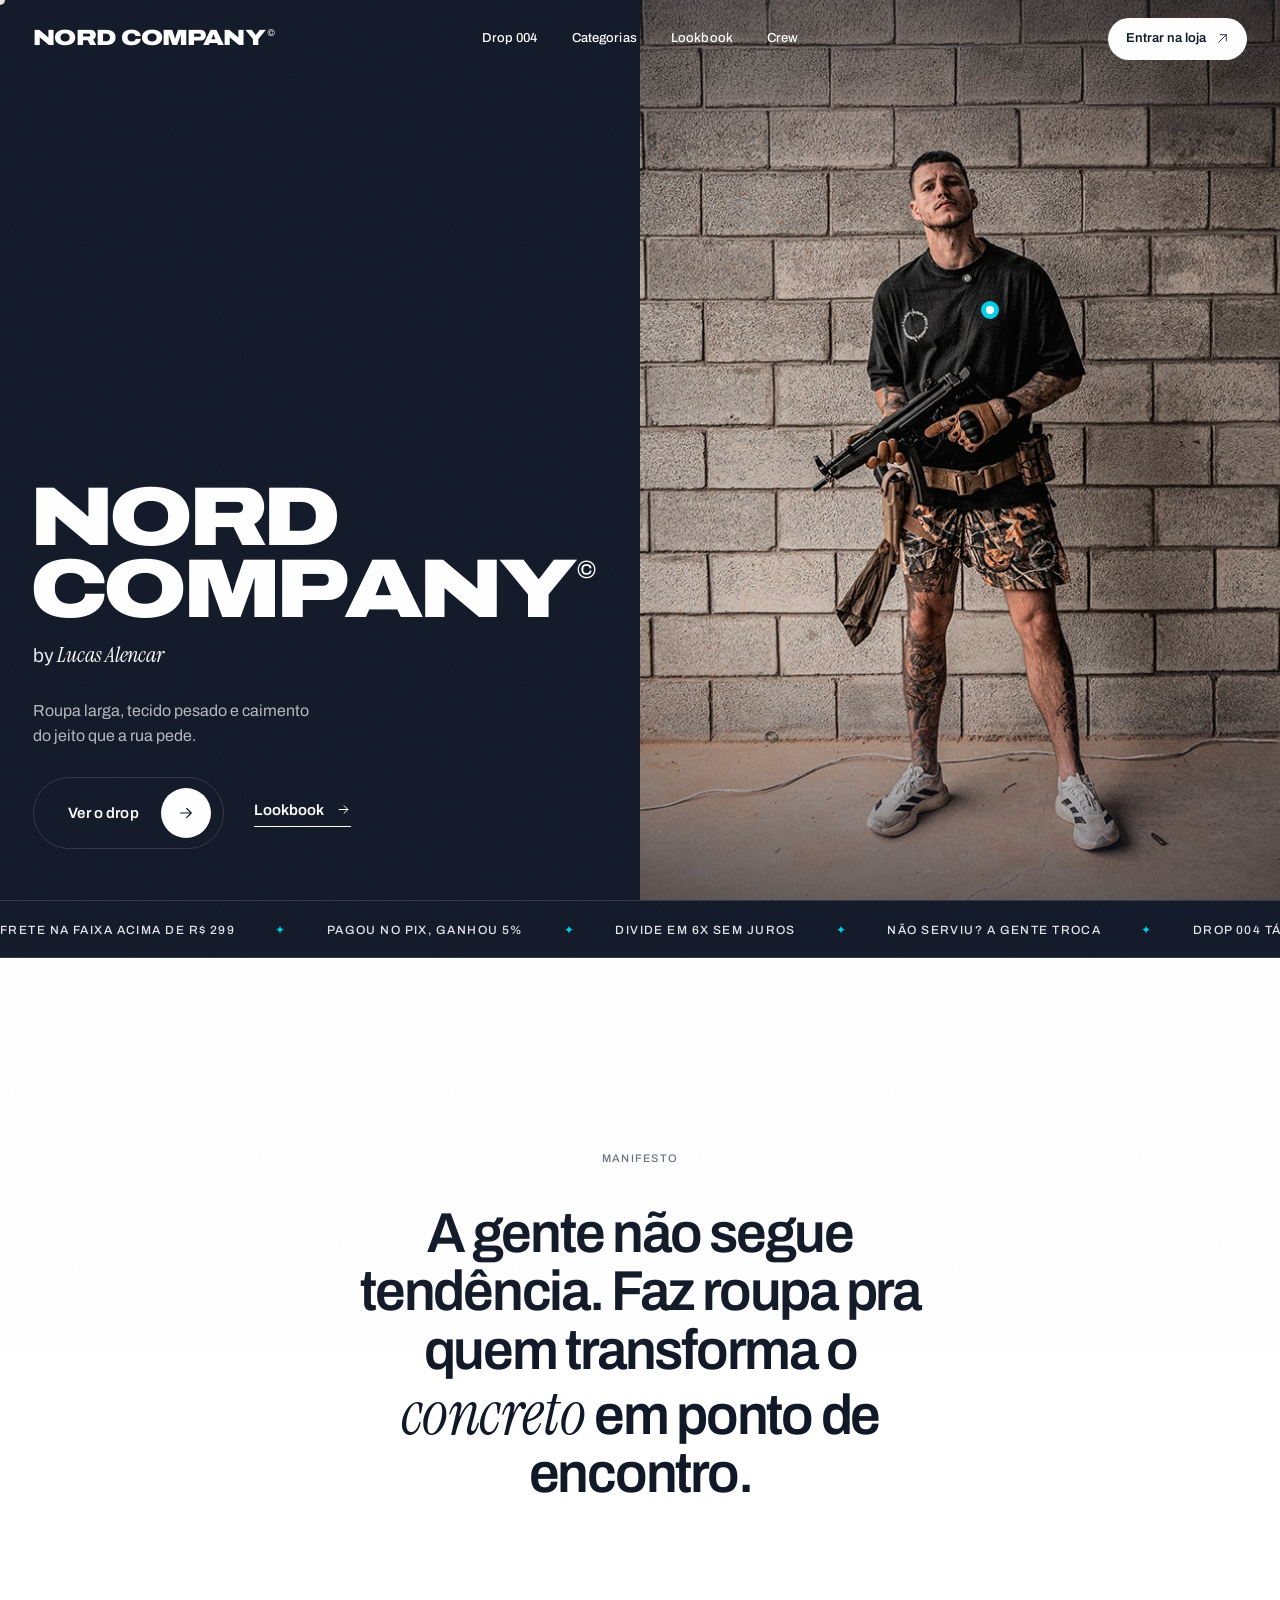
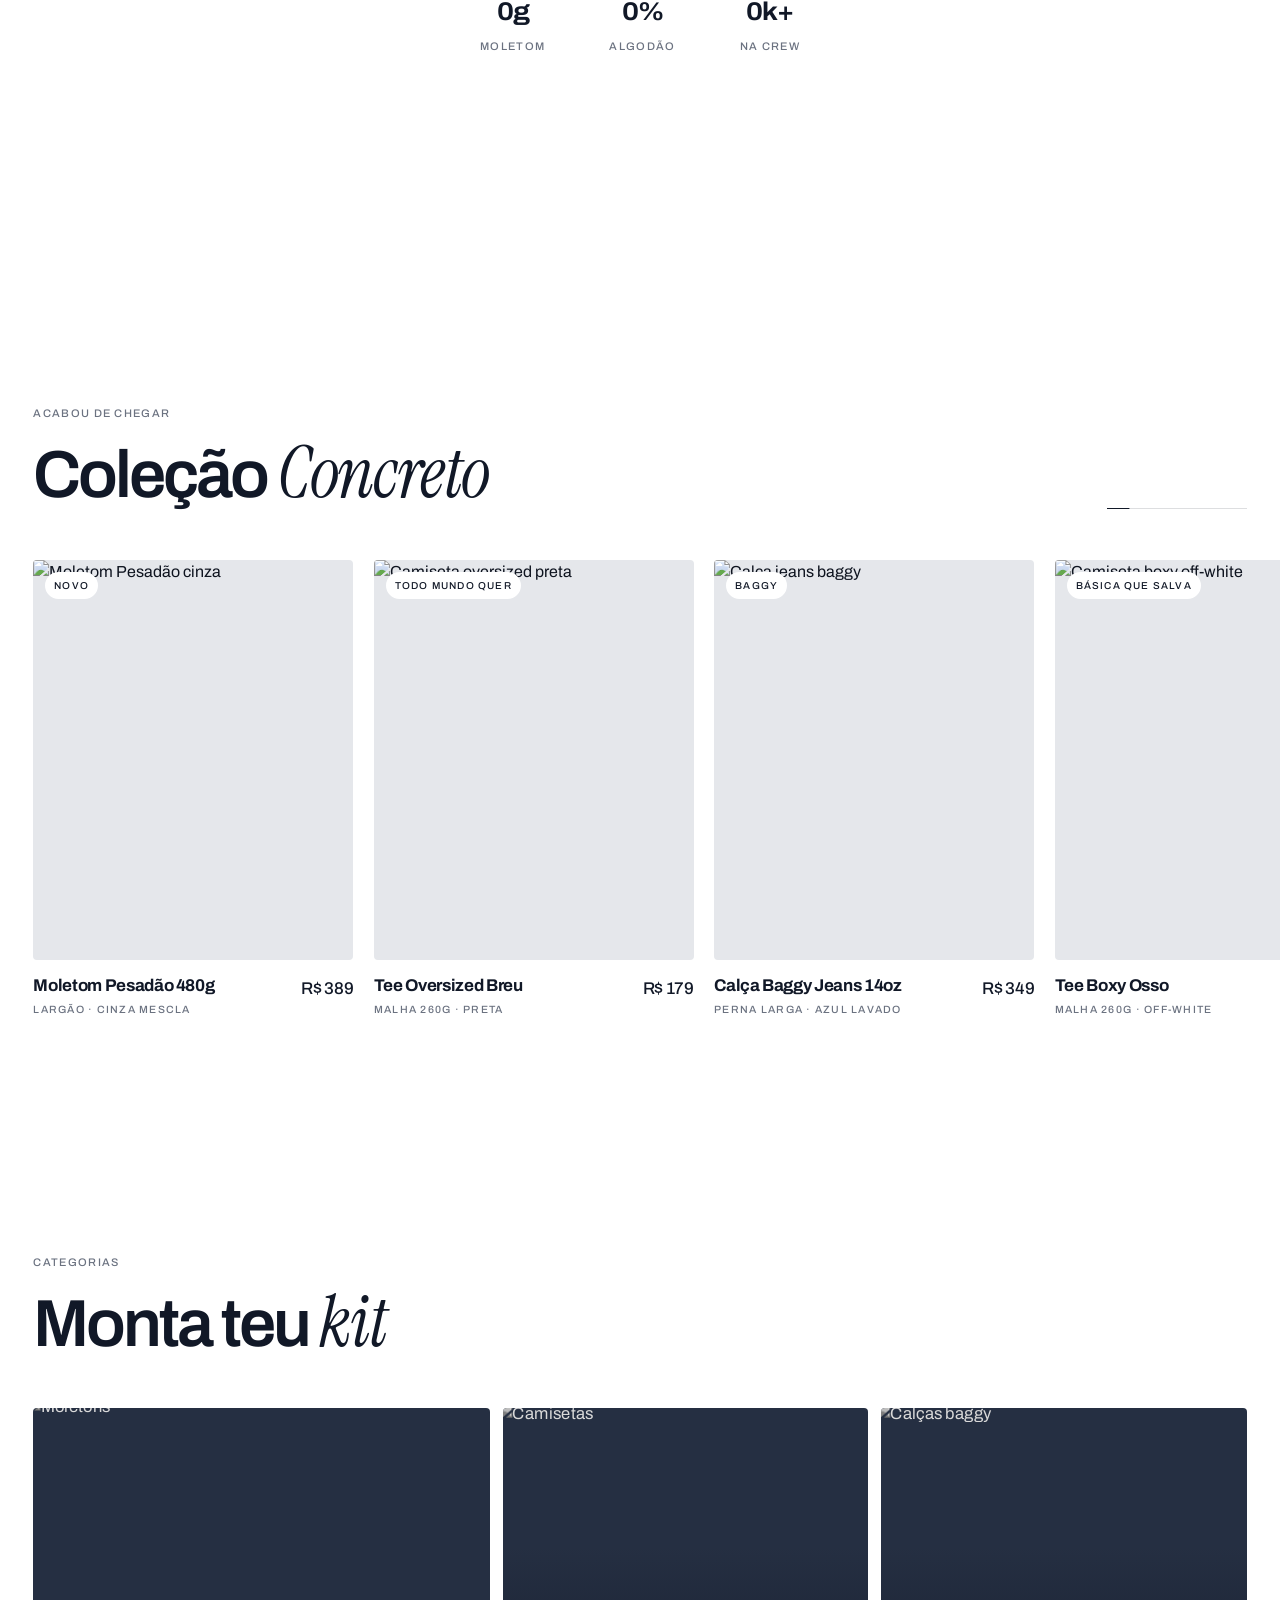
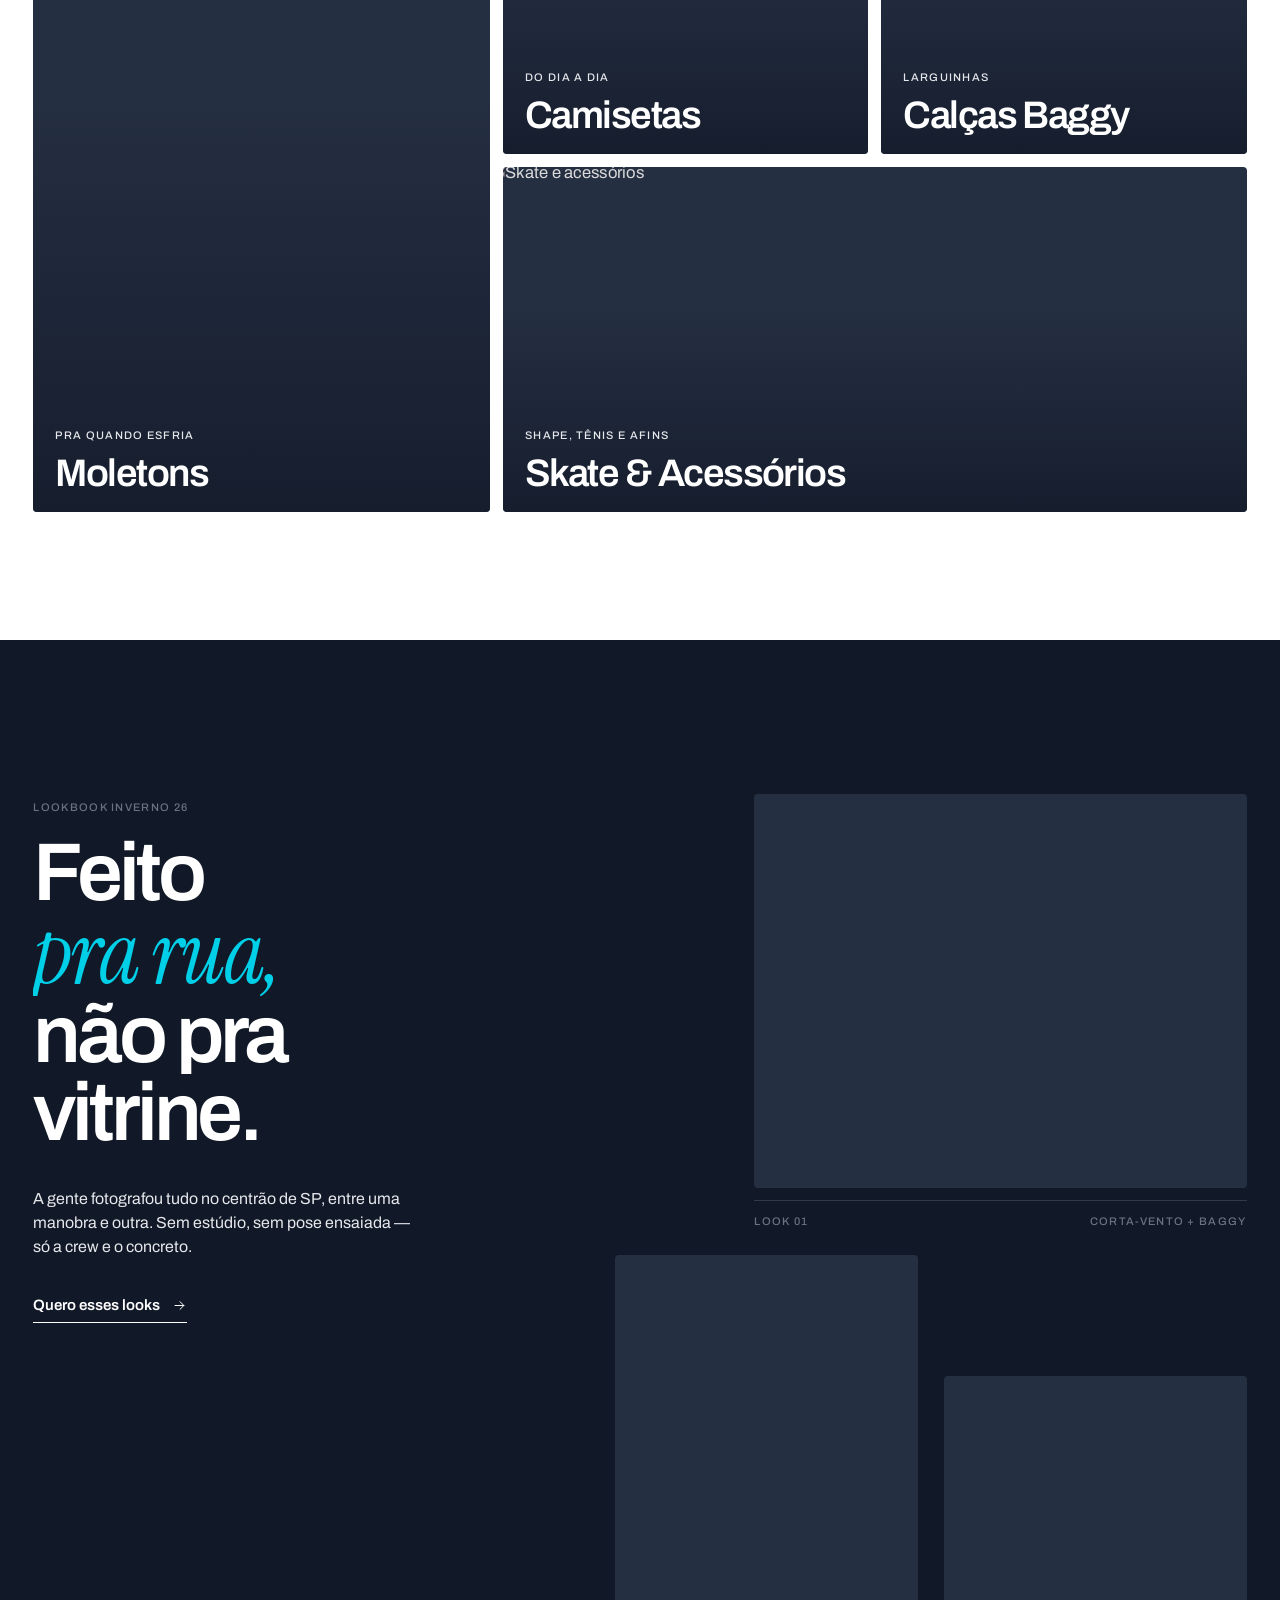
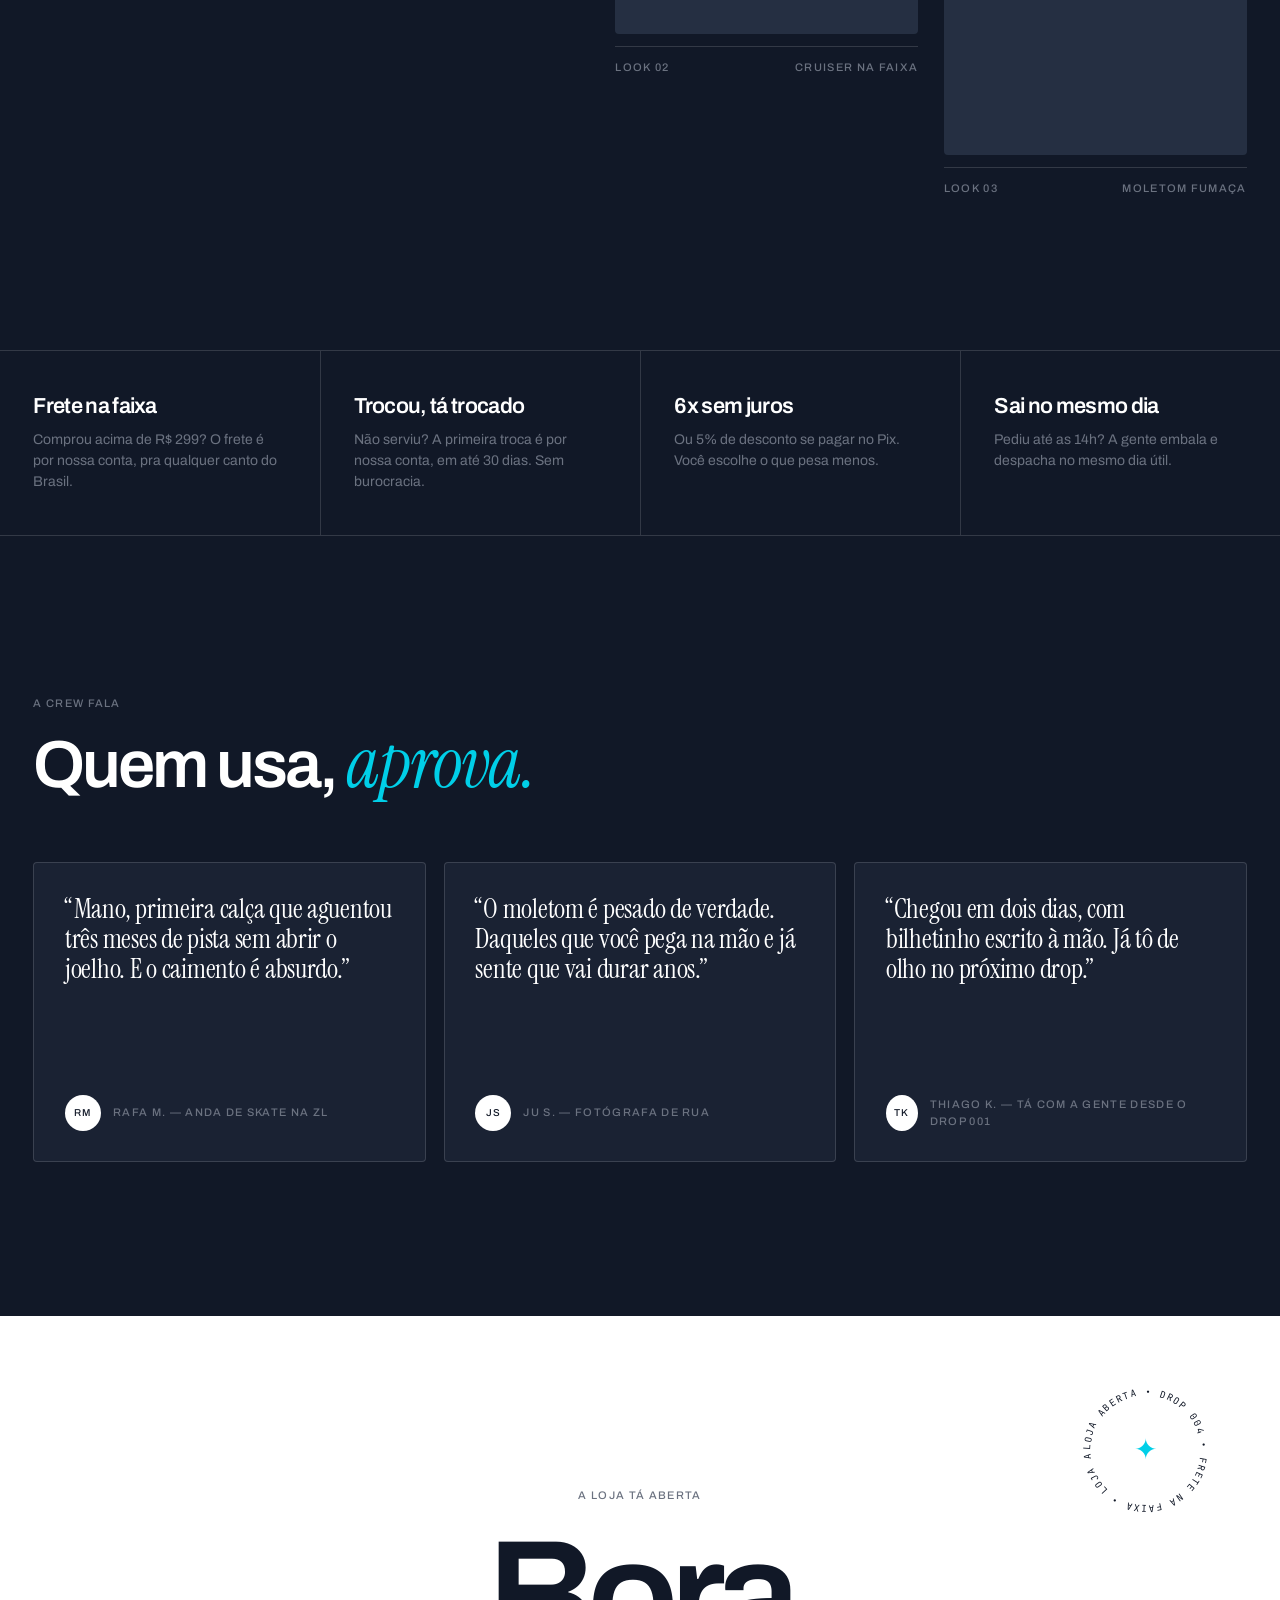
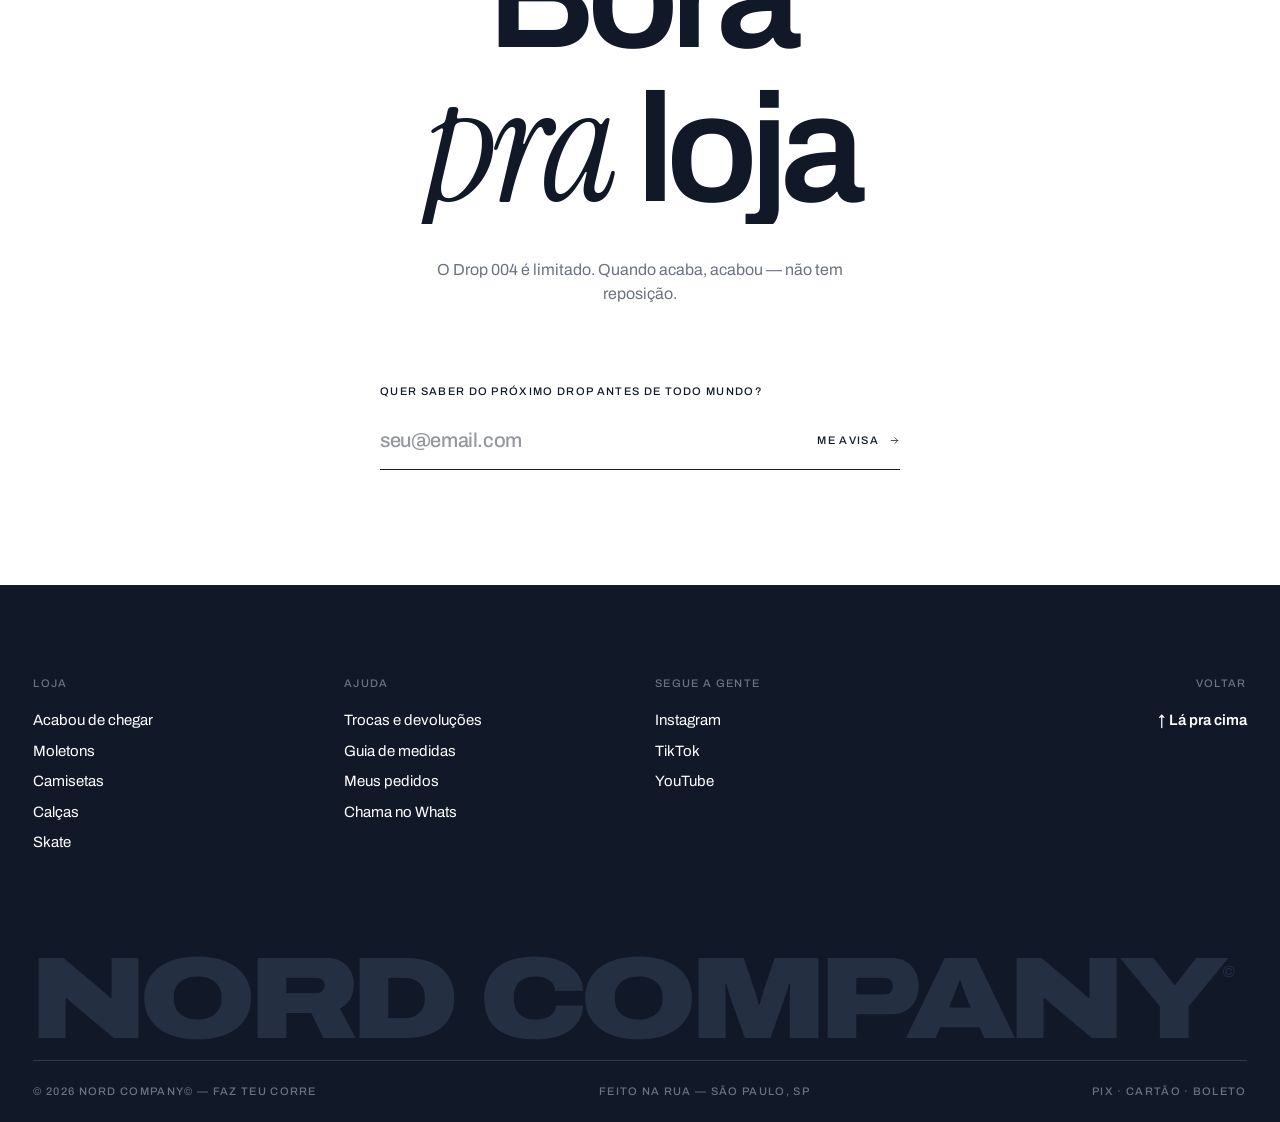
==== commit ac12cb3a: "Refina a entrada, os títulos e o nome da marca no celular Adiciona "by Lucas Alencar" na abertura e " ====
--- a/index.html
+++ b/index.html
@@ -16,15 +16,15 @@
 
   <!-- ============ PRELOADER ============ -->
   <div class="loader" aria-hidden="true">
-    <div class="loader__top mono">
-      <span>NORD COMPANY© / Drop 004</span>
-      <span>São Paulo — SP</span>
-    </div>
-    <div class="loader__word">
-      <span>N</span><span>O</span><span>R</span><span>D</span><span>&nbsp;</span><span>C</span><span>O</span><span>M</span><span>P</span><span>A</span><span>N</span><span>Y</span><span class="loader__mark">©</span>
+    <span></span>
+    <div class="loader__center">
+      <div class="loader__word">
+        <span>N</span><span>O</span><span>R</span><span>D</span><span>&nbsp;</span><span>C</span><span>O</span><span>M</span><span>P</span><span>A</span><span>N</span><span>Y</span><span class="loader__mark">©</span>
+      </div>
+      <p class="loader__by"><span>by <em>Lucas Alencar</em></span></p>
     </div>
     <div class="loader__bottom mono">
-      <span>Esquentando o asfalto</span>
+      <span>São Paulo</span>
       <span class="loader__count">000</span>
     </div>
     <div class="loader__bar"><i></i></div>
@@ -44,7 +44,6 @@
       <a href="#crew" class="link-roll"><span data-text="Crew">Crew</span></a>
     </nav>
     <div class="nav__right">
-      <span class="nav__time mono"><i class="dot"></i> SP <span class="js-clock">00:00</span></span>
       <a href="loja.html" class="btn btn--pill" data-cursor="Loja">
         <span>Entrar na loja</span>
         <svg viewBox="0 0 24 24" aria-hidden="true"><path d="M5 19 19 5M8 5h11v11"/></svg>
@@ -57,15 +56,11 @@
     <!-- ============ HERO ============ -->
     <section class="hero">
       <div class="hero__content">
-        <div class="hero__meta mono">
-          <span class="reveal-line"><span><i class="dot"></i> Drop 004 no ar</span></span>
-          <span class="reveal-line"><span>Coleção Concreto — Inverno 26</span></span>
-        </div>
-
         <h1 class="hero__title js-fit" aria-label="NORD COMPANY">
           <span class="hero__row" aria-hidden="true"><span class="hero__char">N</span><span class="hero__char">O</span><span class="hero__char">R</span><span class="hero__char">D</span></span>
           <span class="hero__row" aria-hidden="true"><span class="hero__char">C</span><span class="hero__char">O</span><span class="hero__char">M</span><span class="hero__char">P</span><span class="hero__char">A</span><span class="hero__char">N</span><span class="hero__char">Y</span><span class="hero__char hero__mark">©</span></span>
         </h1>
+        <p class="hero__by reveal-line"><span>by <em>Lucas Alencar</em></span></p>
 
         <p class="hero__lede">Roupa larga, tecido pesado e caimento do jeito que a rua pede.</p>
 
@@ -89,7 +84,6 @@
             </a>
           </div>
         </div>
-        <figcaption class="hero__caption mono"><span>Look 01</span><span>Toca no ponto pra comprar</span></figcaption>
       </figure>
     </section>
 
@@ -111,7 +105,7 @@
 
     <!-- ============ MANIFESTO ============ -->
     <section class="manifesto" id="conteudo">
-      <span class="eyebrow mono">(01) — Manifesto</span>
+      <span class="eyebrow mono">Manifesto</span>
       <p class="manifesto__text js-words">
         A gente não segue tendência. Faz roupa pra quem transforma o <em>concreto</em> em ponto de encontro.
       </p>
@@ -127,13 +121,11 @@
       <div class="drop__pin">
         <div class="drop__head">
           <div>
-            <span class="eyebrow mono">(02) — Acabou de chegar</span>
+            <span class="eyebrow mono">Acabou de chegar</span>
             <h2 class="section-title">Coleção <em>Concreto</em></h2>
           </div>
-          <div class="drop__progress mono">
-            <span class="js-drop-index">01</span>
+          <div class="drop__progress" aria-hidden="true">
             <span class="drop__bar"><i class="js-drop-bar"></i></span>
-            <span>06</span>
           </div>
         </div>
 
@@ -252,7 +244,7 @@
     <!-- ============ CATEGORIAS ============ -->
     <section class="cats" id="categorias">
       <div class="cats__head">
-        <span class="eyebrow mono">(03) — Categorias</span>
+        <span class="eyebrow mono">Categorias</span>
         <h2 class="section-title">Monta teu <em>kit</em></h2>
       </div>
 
@@ -261,7 +253,7 @@
           <img src="https://images.unsplash.com/photo-1620799140408-edc6dcb6d633?auto=format&fit=crop&w=1200&q=80" alt="Moletons" loading="lazy" />
           <div class="cat__overlay"></div>
           <div class="cat__info">
-            <span class="mono">01 — Pra quando esfria</span>
+            <span class="mono">Pra quando esfria</span>
             <h3>Moletons</h3>
           </div>
           <span class="cat__arrow"><svg viewBox="0 0 24 24" aria-hidden="true"><path d="M5 19 19 5M8 5h11v11"/></svg></span>
@@ -270,7 +262,7 @@
           <img src="https://images.unsplash.com/photo-1576566588028-4147f3842f27?auto=format&fit=crop&w=1000&q=80" alt="Camisetas" loading="lazy" />
           <div class="cat__overlay"></div>
           <div class="cat__info">
-            <span class="mono">02 — Do dia a dia</span>
+            <span class="mono">Do dia a dia</span>
             <h3>Camisetas</h3>
           </div>
           <span class="cat__arrow"><svg viewBox="0 0 24 24" aria-hidden="true"><path d="M5 19 19 5M8 5h11v11"/></svg></span>
@@ -279,7 +271,7 @@
           <img src="https://images.unsplash.com/photo-1541099649105-f69ad21f3246?auto=format&fit=crop&w=1000&q=80" alt="Calças baggy" loading="lazy" />
           <div class="cat__overlay"></div>
           <div class="cat__info">
-            <span class="mono">03 — Larguinhas</span>
+            <span class="mono">Larguinhas</span>
             <h3>Calças Baggy</h3>
           </div>
           <span class="cat__arrow"><svg viewBox="0 0 24 24" aria-hidden="true"><path d="M5 19 19 5M8 5h11v11"/></svg></span>
@@ -288,7 +280,7 @@
           <img src="https://images.unsplash.com/photo-1520045892732-304bc3ac5d8e?auto=format&fit=crop&w=1000&q=80" alt="Skate e acessórios" loading="lazy" />
           <div class="cat__overlay"></div>
           <div class="cat__info">
-            <span class="mono">04 — Shape, tênis e afins</span>
+            <span class="mono">Shape, tênis e afins</span>
             <h3>Skate &amp; Acessórios</h3>
           </div>
           <span class="cat__arrow"><svg viewBox="0 0 24 24" aria-hidden="true"><path d="M5 19 19 5M8 5h11v11"/></svg></span>
@@ -299,7 +291,7 @@
     <!-- ============ LOOKBOOK ============ -->
     <section class="look" id="lookbook">
       <div class="look__sticky">
-        <span class="eyebrow mono">(04) — Lookbook Inverno 26</span>
+        <span class="eyebrow mono">Lookbook Inverno 26</span>
         <h2 class="look__title">
           <span class="reveal-line"><span>Feito</span></span>
           <span class="reveal-line"><span><em>pra rua,</em></span></span>
@@ -329,22 +321,18 @@
     <!-- ============ BENEFÍCIOS ============ -->
     <section class="perks">
       <div class="perk">
-        <span class="perk__n mono">01</span>
         <h4>Frete na faixa</h4>
         <p>Comprou acima de R$ 299? O frete é por nossa conta, pra qualquer canto do Brasil.</p>
       </div>
       <div class="perk">
-        <span class="perk__n mono">02</span>
         <h4>Trocou, tá trocado</h4>
         <p>Não serviu? A primeira troca é por nossa conta, em até 30 dias. Sem burocracia.</p>
       </div>
       <div class="perk">
-        <span class="perk__n mono">03</span>
         <h4>6x sem juros</h4>
         <p>Ou 5% de desconto se pagar no Pix. Você escolhe o que pesa menos.</p>
       </div>
       <div class="perk">
-        <span class="perk__n mono">04</span>
         <h4>Sai no mesmo dia</h4>
         <p>Pediu até as 14h? A gente embala e despacha no mesmo dia útil.</p>
       </div>
@@ -353,7 +341,7 @@
     <!-- ============ CREW ============ -->
     <section class="crew" id="crew">
       <div class="crew__head">
-        <span class="eyebrow mono">(05) — A crew fala</span>
+        <span class="eyebrow mono">A crew fala</span>
         <h2 class="section-title">Quem usa, <em>aprova.</em></h2>
       </div>
 
@@ -383,7 +371,7 @@
         <span class="cta__star">✦</span>
       </div>
 
-      <span class="eyebrow mono">(06) — A loja tá aberta</span>
+      <span class="eyebrow mono">A loja tá aberta</span>
       <a href="loja.html" class="cta__title" data-cursor="Bora">
         <span class="cta__line"><span class="cta__word">Bora</span></span>
         <span class="cta__line"><span class="cta__word"><em>pra</em> loja</span></span>
--- a/styles.css
+++ b/styles.css
@@ -58,26 +58,25 @@
 .skip:focus-visible { translate: 0 0; }
 
 .mono {
-  font-family: var(--f-mono);
+  font-family: var(--f-display);
   font-size: 11px;
-  letter-spacing: 0.04em;
+  font-weight: 500;
+  letter-spacing: 0.12em;
   text-transform: uppercase;
 }
 
-.eyebrow { display: inline-block; color: var(--stone); margin-bottom: 20px; }
+.eyebrow { display: inline-block; color: var(--stone); margin-bottom: 18px; }
 
 .section-title {
-  font-size: clamp(40px, 6.2vw, 108px);
-  font-weight: 800;
-  font-variation-settings: "wdth" 112;
-  line-height: 0.88;
+  font-size: clamp(38px, 5.2vw, 88px);
+  font-weight: 600;
+  font-variation-settings: "wdth" 100;
+  line-height: 0.98;
   letter-spacing: -0.045em;
-  text-transform: uppercase;
 }
 .section-title em {
-  text-transform: none;
-  font-size: 1.08em;
-  letter-spacing: -0.03em;
+  font-size: 1.06em;
+  letter-spacing: -0.02em;
   color: var(--signal);
 }
 .drop .section-title em, .cats .section-title em { color: var(--ink); }
@@ -134,11 +133,18 @@
   padding: var(--gutter);
   color: var(--bone);
 }
-.loader__top, .loader__bottom { display: flex; justify-content: space-between; color: var(--stone); }
-.loader__count { color: var(--bone); font-size: 13px; }
+.loader__bottom { display: flex; justify-content: space-between; color: var(--stone); }
+.loader__count { color: var(--bone); font-size: 13px; font-variant-numeric: tabular-nums; }
+.loader__center { display: flex; flex-direction: column; align-items: center; gap: clamp(12px, 1.4vw, 20px); }
+.loader__by, .hero__by {
+  overflow: hidden; color: var(--bone-2);
+  font-size: clamp(16px, 1.5vw, 22px); letter-spacing: -0.01em;
+}
+.loader__by > span, .hero__by > span { display: inline-block; }
+.loader__by em, .hero__by em { font-size: 1.15em; color: var(--bone); }
 .loader__word {
   display: flex; justify-content: center; overflow: hidden;
-  font-size: clamp(36px, 7.4vw, 130px);
+  font-size: min(7.2vw, 130px);
   font-weight: 900; font-variation-settings: "wdth" 125;
   line-height: 0.85; letter-spacing: -0.05em;
 }
@@ -170,7 +176,6 @@
 .nav__links { display: flex; gap: 34px; }
 .nav__links a { font-size: 13px; font-weight: 500; letter-spacing: 0.01em; }
 .nav__right { display: flex; align-items: center; gap: 22px; justify-self: end; }
-.nav__time { display: flex; align-items: center; gap: 8px; color: var(--stone); }
 .dot { width: 6px; height: 6px; border-radius: 50%; background: var(--signal); display: inline-block; animation: pulse 1.8s infinite; }
 @keyframes pulse { 0%, 100% { opacity: 1; } 50% { opacity: 0.25; } }
 
@@ -249,9 +254,6 @@
   gap: clamp(22px, 2.2vw, 34px);
   padding: 120px var(--gutter) clamp(32px, 4vw, 60px);
 }
-.hero__meta { display: flex; flex-direction: column; gap: 6px; color: var(--stone); }
-.hero__meta .reveal-line:first-child > span { color: var(--bone); display: inline-flex; align-items: center; gap: 10px; }
-
 .hero__title {
   font-size: 11vw;
   font-weight: 900;
@@ -265,7 +267,8 @@
 .hero__char { display: inline-block; transform: translateY(105%); }
 .hero__mark, .loader__mark { font-size: 0.3em; font-weight: 500; align-self: flex-start; margin: 0.12em 0 0 0.06em; padding-right: 0.12em; letter-spacing: 0; }
 
-.hero__lede { max-width: 30ch; font-size: clamp(16px, 1.25vw, 19px); line-height: 1.45; color: var(--bone-2); }
+.hero__by { margin-top: calc(clamp(22px, 2.2vw, 34px) * -0.5); }
+.hero__lede { max-width: 32ch; font-size: clamp(16px, 1.2vw, 18px); line-height: 1.55; color: rgba(229, 231, 235, 0.78); }
 .hero__actions { display: flex; align-items: center; gap: clamp(20px, 2.4vw, 36px); flex-wrap: wrap; }
 
 .hero__media { position: relative; margin: 0; min-height: 560px; overflow: hidden; background: var(--ink-2); }
@@ -306,10 +309,6 @@
 .hero__spot:hover .hero__spot-card, .hero__spot:focus-visible .hero__spot-card { opacity: 1; translate: 0 0; }
 @media (hover: none) { .hero__spot-card { opacity: 1; translate: 0 0; } }
 
-.hero__caption {
-  position: absolute; z-index: 2; left: var(--gutter); right: var(--gutter); bottom: clamp(20px, 2.6vw, 34px);
-  display: flex; justify-content: space-between; color: var(--bone-2);
-}
 
 /* ---------------------------------------------------------
    Marquee
@@ -322,8 +321,8 @@
 .marquee__track {
   display: inline-flex; align-items: center; gap: 40px;
   animation: marquee 48s linear infinite;
-  font-family: var(--f-mono); font-size: 12px;
-  text-transform: uppercase; letter-spacing: 0.06em; color: var(--bone-2);
+  font-size: 12px; font-weight: 500;
+  text-transform: uppercase; letter-spacing: 0.12em; color: var(--bone-2);
 }
 .marquee__track b { font-weight: 400; color: var(--signal); }
 @keyframes marquee { to { transform: translateX(-50%); } }
@@ -426,10 +425,10 @@
 }
 .drop__end:hover { background: var(--signal); color: var(--ink); }
 .drop__end-title {
-  font-size: clamp(40px, 3.8vw, 62px); font-weight: 800; font-variation-settings: "wdth" 112;
-  line-height: 0.92; letter-spacing: -0.045em; text-transform: uppercase;
-}
-.drop__end-title em { text-transform: none; font-size: 1.1em; }
+  font-size: clamp(36px, 3.4vw, 56px); font-weight: 600;
+  line-height: 0.98; letter-spacing: -0.045em;
+}
+.drop__end-title em { font-size: 1.08em; }
 .drop__end-circle {
   width: 66px; height: 66px; border-radius: 50%;
   border: 1px solid currentColor; display: grid; place-items: center; font-size: 22px;
@@ -465,8 +464,8 @@
 .cat__info { position: absolute; left: 22px; bottom: 20px; right: 90px; }
 .cat__info .mono { color: var(--bone-2); }
 .cat__info h3 {
-  font-size: clamp(30px, 3.6vw, 60px); font-weight: 800; font-variation-settings: "wdth" 115;
-  line-height: 0.9; letter-spacing: -0.045em; text-transform: uppercase; margin-top: 8px;
+  font-size: clamp(28px, 3vw, 50px); font-weight: 600;
+  line-height: 1; letter-spacing: -0.04em; margin-top: 8px;
 }
 .cat__arrow {
   position: absolute; right: 20px; bottom: 20px;
@@ -489,11 +488,11 @@
 }
 .look__sticky { position: sticky; top: 120px; align-self: start; }
 .look__title {
-  font-size: clamp(54px, 8vw, 140px); font-weight: 800; font-variation-settings: "wdth" 112;
-  line-height: 0.86; letter-spacing: -0.05em; text-transform: uppercase;
+  font-size: clamp(46px, 6.4vw, 112px); font-weight: 600;
+  line-height: 0.96; letter-spacing: -0.05em;
   margin-bottom: 34px;
 }
-.look__title em { text-transform: none; color: var(--signal); font-size: 1.06em; }
+.look__title em { color: var(--signal); font-size: 1.06em; letter-spacing: -0.02em; }
 .look__text { max-width: 380px; color: var(--bone-2); margin-bottom: 34px; font-size: 16px; }
 
 .look__gallery { display: grid; grid-template-columns: 1fr 1fr; gap: clamp(14px, 2vw, 30px); }
@@ -531,10 +530,9 @@
 .perk:hover { color: var(--ink); }
 .perk:hover::before { transform: scaleY(1); }
 .perk + .perk { border-left: 1px solid var(--line-dark); }
-.perk__n { color: var(--signal); }
 .perk h4 {
-  font-size: clamp(22px, 2vw, 30px); font-weight: 700; font-variation-settings: "wdth" 108;
-  letter-spacing: -0.03em; margin: 34px 0 10px; line-height: 1;
+  font-size: clamp(20px, 1.7vw, 26px); font-weight: 600;
+  letter-spacing: -0.03em; margin: 0 0 10px; line-height: 1.1;
 }
 .perk p { font-size: 14px; color: var(--stone); max-width: 260px; }
 
@@ -572,12 +570,12 @@
 .cta .eyebrow { color: var(--stone); }
 .cta__title {
   display: block;
-  font-size: clamp(64px, 15.5vw, 280px); font-weight: 900; font-variation-settings: "wdth" 125;
-  line-height: 0.8; letter-spacing: -0.06em; text-transform: uppercase;
+  font-size: clamp(60px, 12vw, 210px); font-weight: 600;
+  line-height: 0.9; letter-spacing: -0.055em;
 }
 .cta__line { display: block; overflow: hidden; padding: 0.03em 0; }
 .cta__word { display: inline-block; transition: translate 0.8s var(--ease), color 0.4s; }
-.cta__title em { text-transform: none; font-weight: 400; font-size: 1.05em; letter-spacing: -0.04em; }
+.cta__title em { font-weight: 400; font-size: 1.05em; letter-spacing: -0.03em; }
 .cta__title:hover .cta__word { color: var(--signal); }
 .cta__title:hover .cta__line:first-child .cta__word { translate: -3% 0; }
 .cta__title:hover .cta__line:last-child .cta__word { translate: 3% 0; }
@@ -663,7 +661,8 @@
 }
 
 @media (max-width: 720px) {
-  .nav__time { display: none; }
+  .nav__logo { font-size: clamp(13px, 4.1vw, 20px); white-space: nowrap; }
+  .nav__logo sup { top: 2px; }
   .btn--pill { padding: 10px 15px; font-size: 12px; }
 
   .hero__media { height: 62svh; }
@@ -689,7 +688,6 @@
 
   .perks { grid-template-columns: 1fr; }
   .perk + .perk { border-left: 0; border-top: 1px solid var(--line-dark); }
-  .perk h4 { margin-top: 18px; }
 
   .cta__badge { position: relative; top: auto; right: auto; margin: 0 auto 40px; }
   .news input { font-size: 17px; }
@@ -699,6 +697,11 @@
   .footer__bottom { flex-direction: column; gap: 6px; }
 }
 
+@media (max-width: 400px) {
+  .nav .btn--pill svg { display: none; }
+  .nav__right { gap: 0; }
+}
+
 @media (prefers-reduced-motion: reduce) {
   *, *::before, *::after { animation-duration: 0.01ms !important; animation-iteration-count: 1 !important; transition-duration: 0.01ms !important; }
 }
